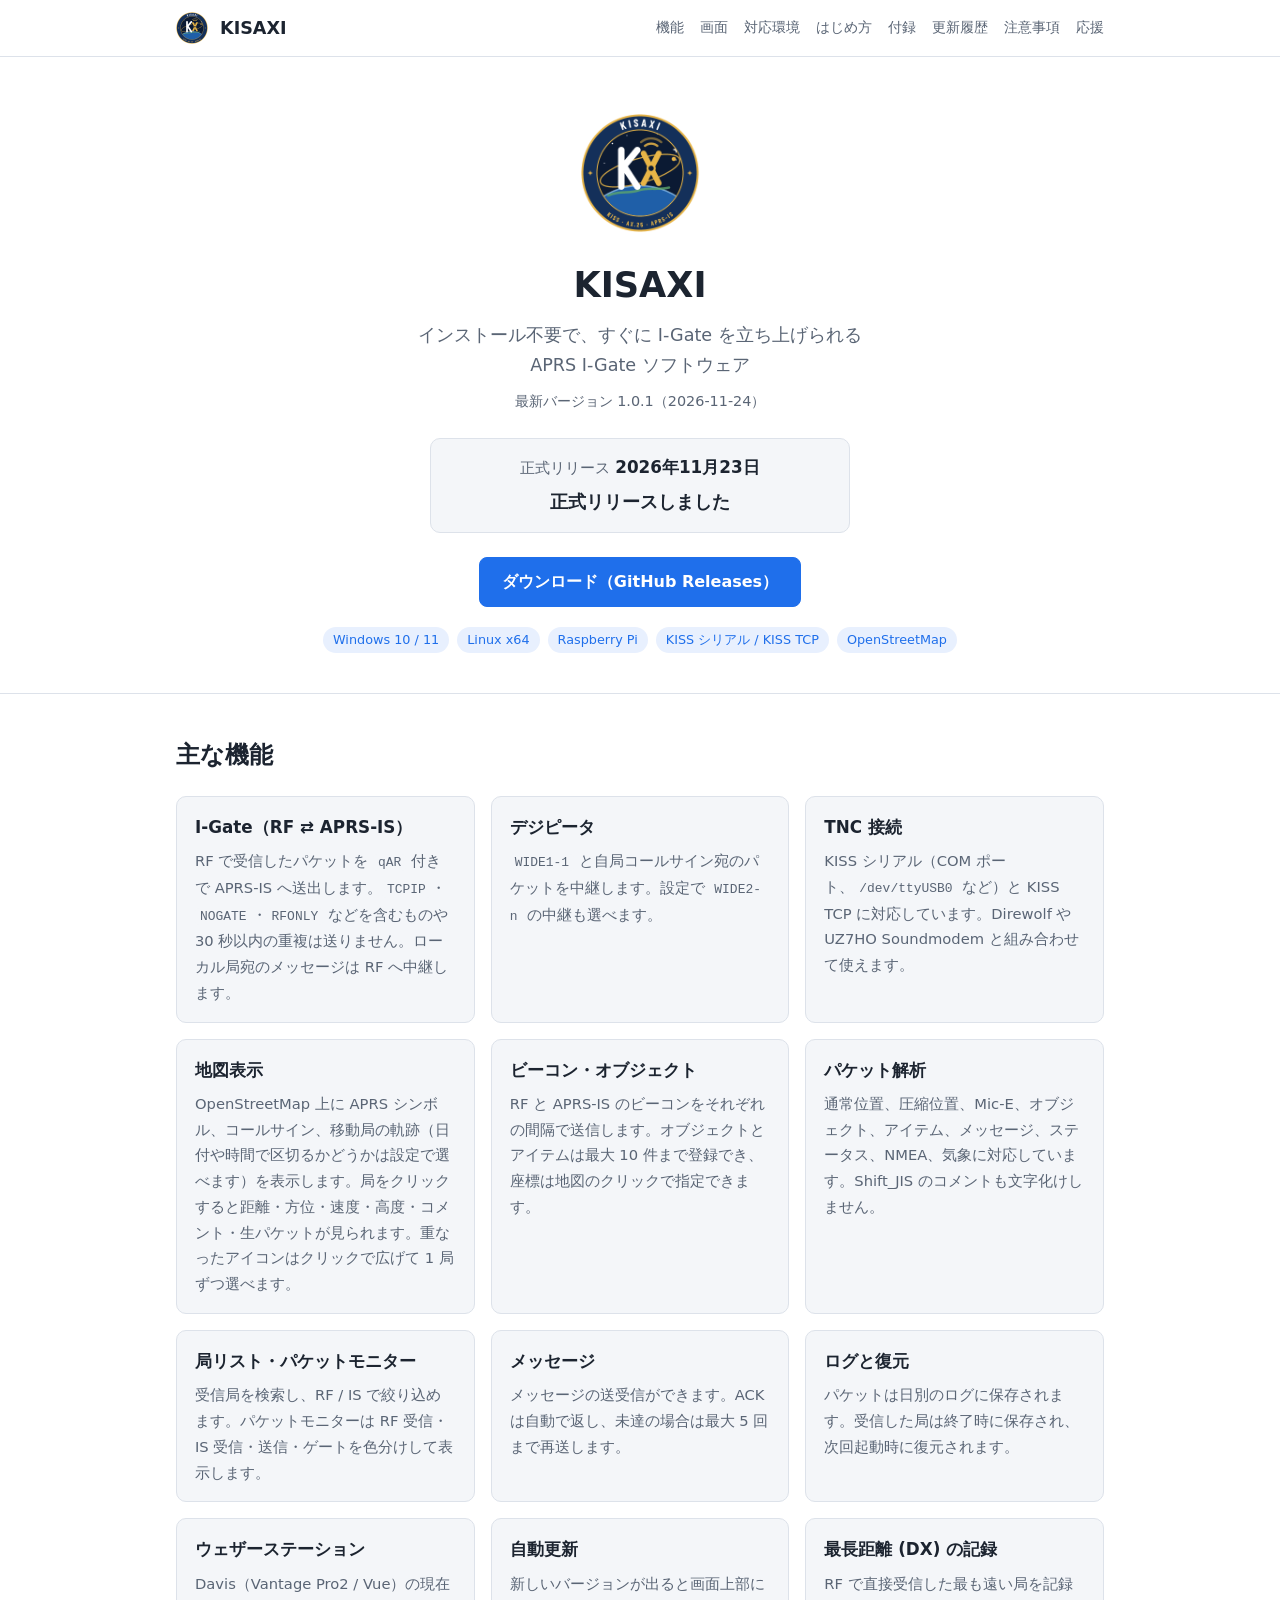
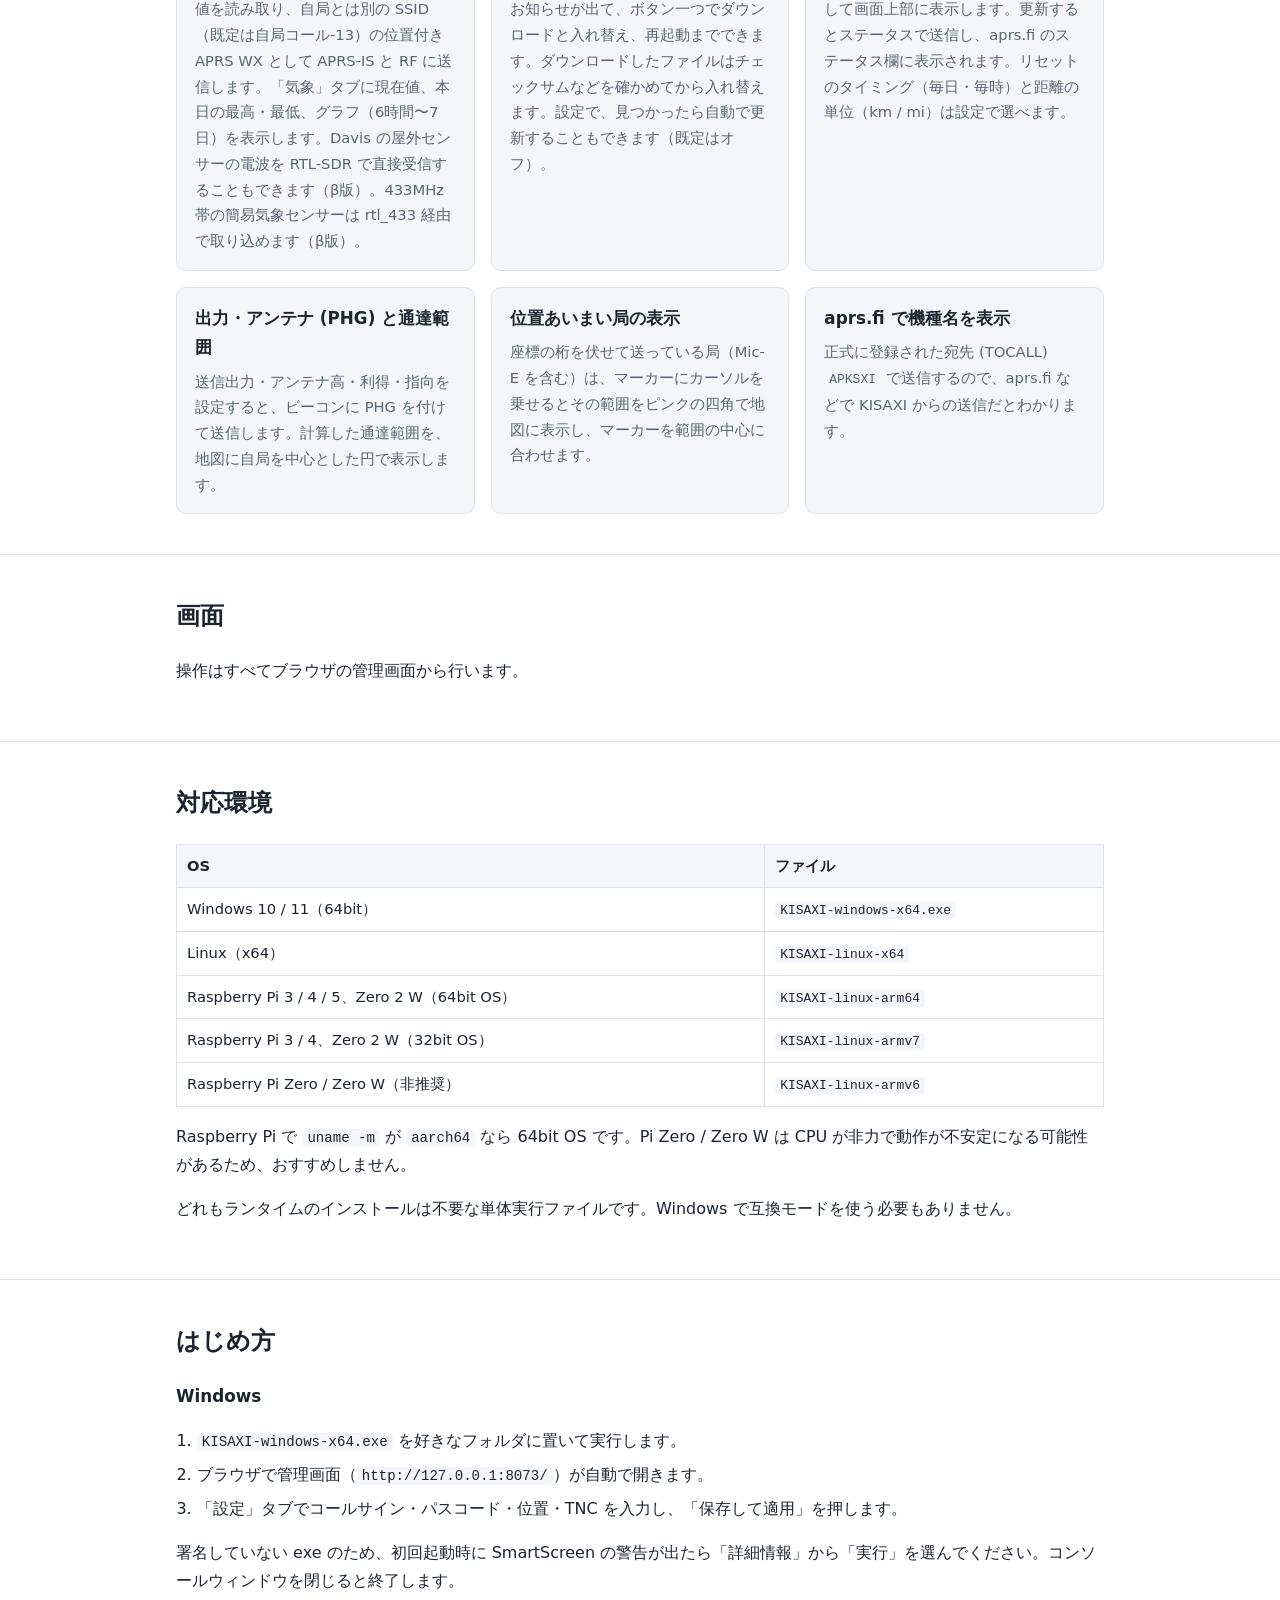
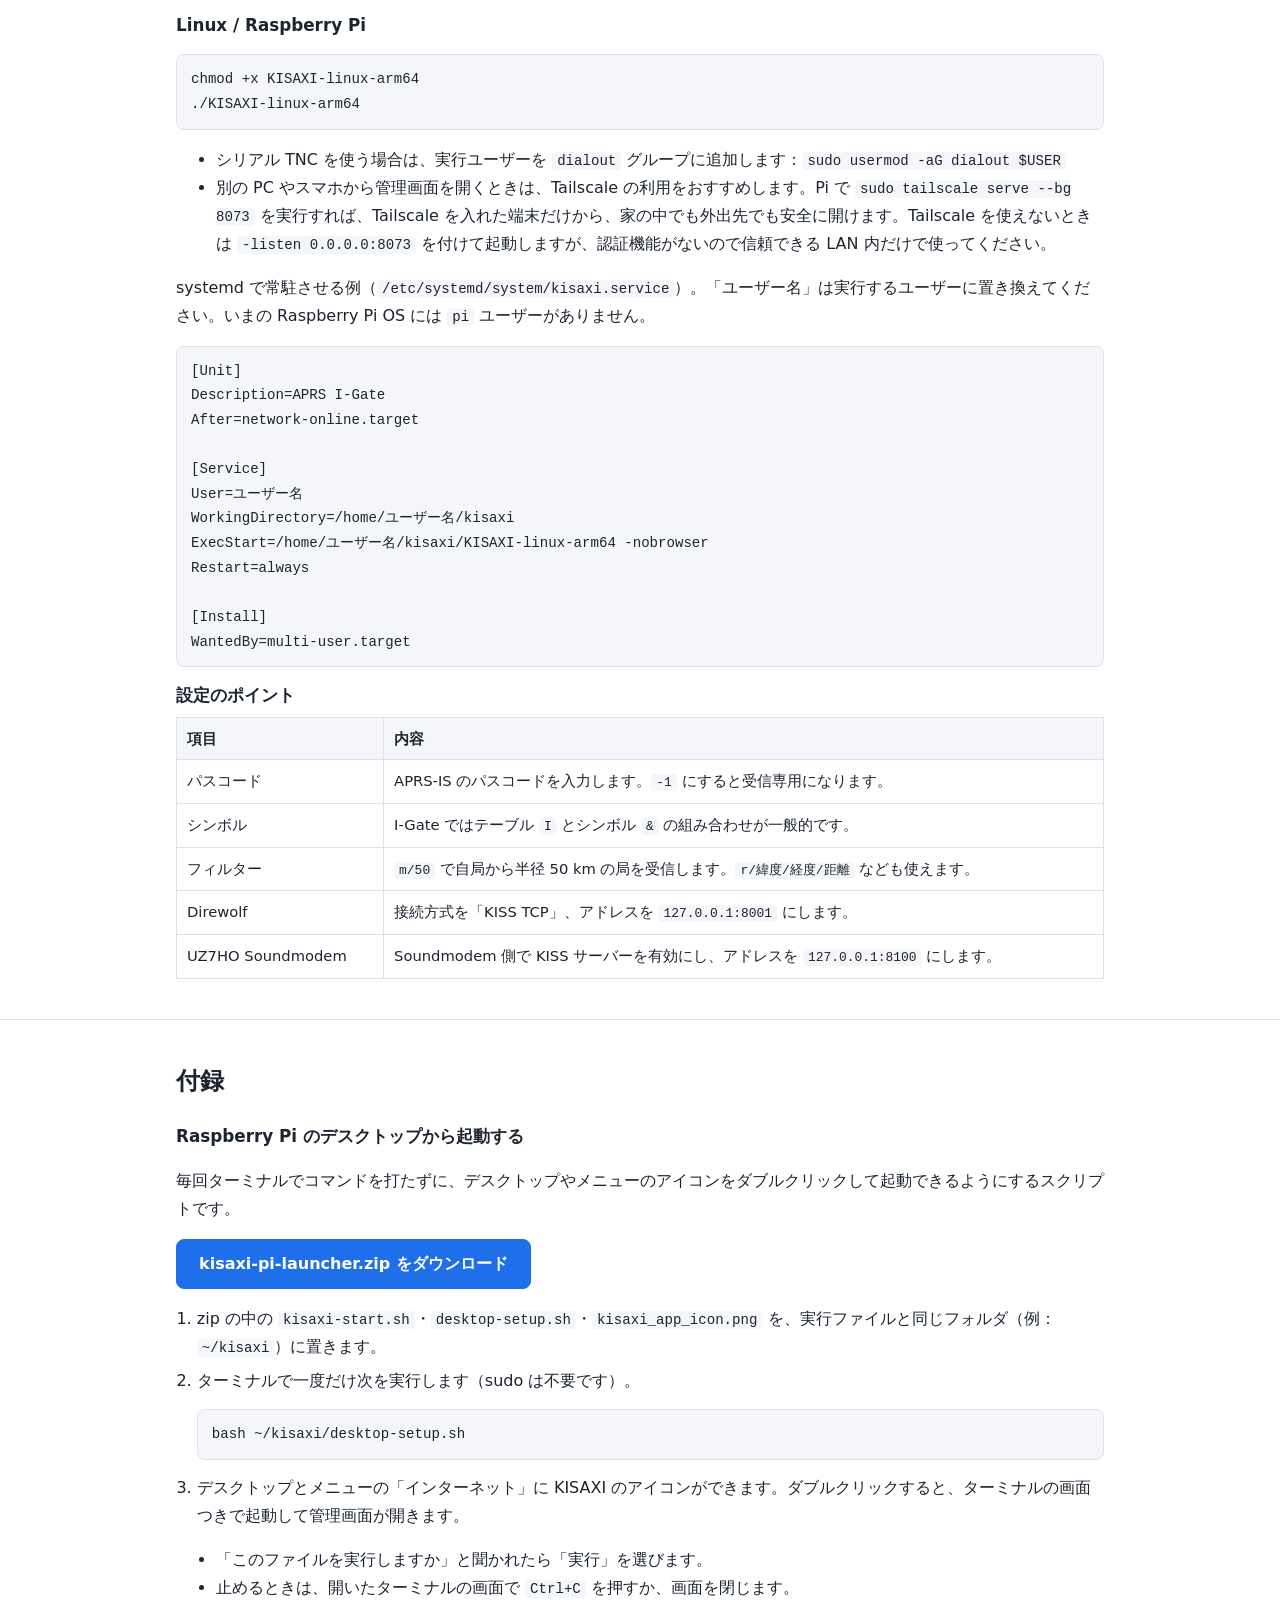
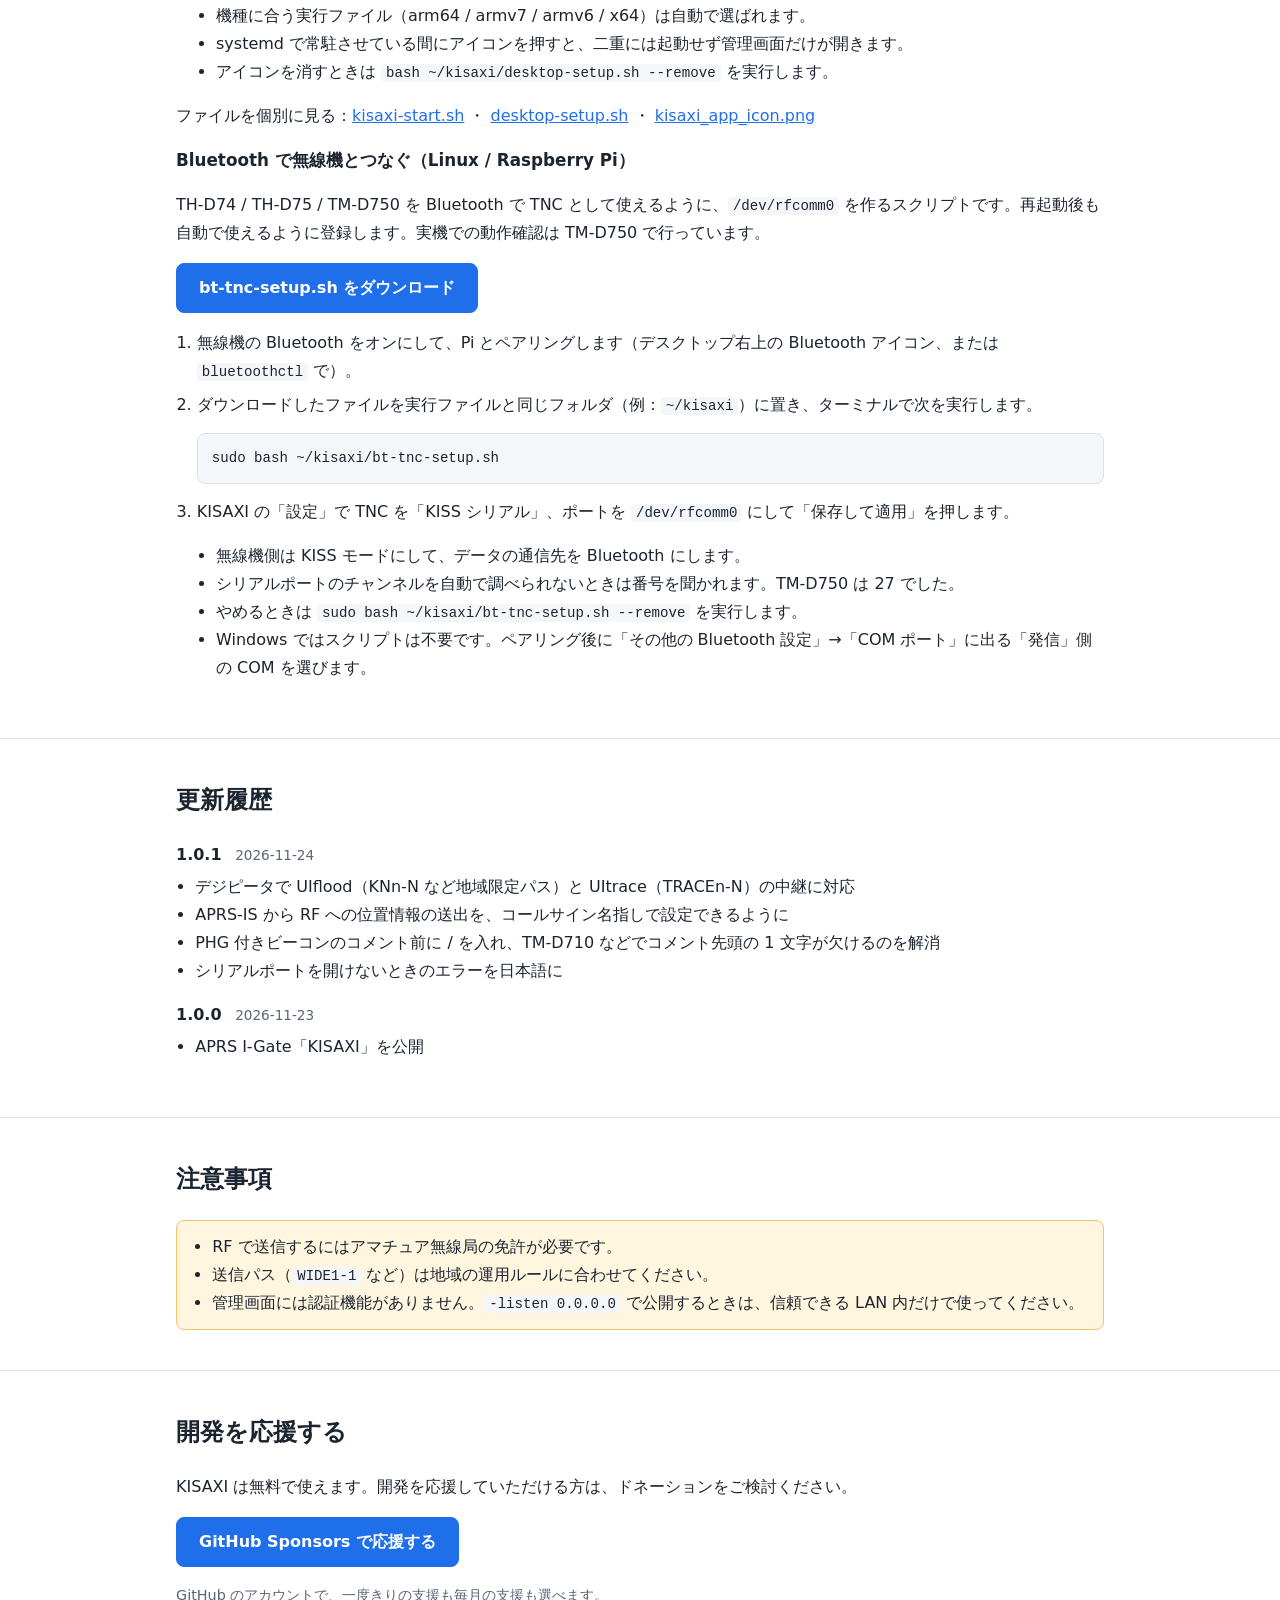
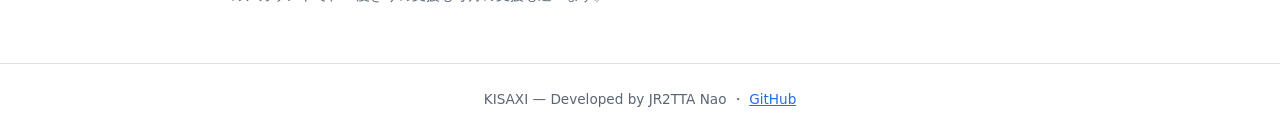
==== docs/index.html @ 73a762fe "Ver.1.0.1: IS→RF の送出条件からポジションのコメントを削除 Co-Authored-By: Claude Sonnet 5.5 <noreply@anthropic.com> Clau" ====
<!doctype html>
<html lang="ja">
<head>
<meta charset="utf-8">
<meta name="viewport" content="width=device-width, initial-scale=1">
<title>KISAXI - APRS I-Gate ソフトウェア</title>
<meta name="description" content="KISAXI は Windows と Linux (Raspberry Pi) で動く APRS I-Gate ソフトウェアです。インストール不要の単体実行ファイルで、ブラウザから地図と設定を操作できます。">
<link rel="canonical" href="https://nao700.github.io/kisaxi/">
<meta property="og:type" content="website">
<meta property="og:site_name" content="KISAXI">
<meta property="og:title" content="KISAXI - APRS I-Gate ソフトウェア">
<meta property="og:description" content="Windows と Linux (Raspberry Pi) で動く APRS I-Gate ソフトウェア。インストール不要の単体実行ファイル。">
<meta property="og:url" content="https://nao700.github.io/kisaxi/">
<link rel="icon" href="images/icon.png">
<style>
:root {
  --bg: #ffffff;
  --bg-soft: #f4f6f9;
  --text: #1c2430;
  --muted: #5a6575;
  --line: #dde2ea;
  --accent: #1f6feb;
  --accent-soft: #e8f0fe;
  --warn-bg: #fff6e0;
  --warn-line: #f0c36d;
}
@media (prefers-color-scheme: dark) {
  :root {
    --bg: #12161c;
    --bg-soft: #1b2129;
    --text: #e4e8ee;
    --muted: #9aa4b2;
    --line: #2c3540;
    --accent: #5b9dff;
    --accent-soft: #1d2a3d;
    --warn-bg: #2e2715;
    --warn-line: #8a6d2c;
  }
}
* { box-sizing: border-box; }
html { scroll-behavior: smooth; }
body {
  margin: 0;
  background: var(--bg);
  color: var(--text);
  font-family: system-ui, -apple-system, "Segoe UI", "Hiragino Sans", "Noto Sans JP", Meiryo, sans-serif;
  line-height: 1.75;
}
a { color: var(--accent); }
.wrap { max-width: 960px; margin: 0 auto; padding: 0 16px; }
header.top {
  border-bottom: 1px solid var(--line);
  position: sticky; top: 0; background: var(--bg); z-index: 10;
}
header.top .wrap { display: flex; align-items: center; gap: 12px; height: 56px; }
header.top img { width: 32px; height: 32px; }
header.top .name { font-weight: 700; font-size: 1.1rem; }
header.top nav { margin-left: auto; display: flex; gap: 16px; font-size: .9rem; }
header.top nav a { color: var(--muted); text-decoration: none; }
header.top nav a:hover { color: var(--accent); }
@media (max-width: 640px) { header.top nav { display: none; } }

.hero { padding: 56px 0 40px; text-align: center; }
.hero img { width: 120px; height: 120px; }
.hero h1 { font-size: 2.2rem; margin: 12px 0 4px; }
.hero .lead { font-size: 1.1rem; color: var(--muted); margin: 0 0 8px; }
.hero .ver { font-size: .9rem; color: var(--muted); margin: 0 0 24px; }
.btns { display: flex; gap: 12px; justify-content: center; flex-wrap: wrap; }
.btn {
  display: inline-block; padding: 10px 22px; border-radius: 8px;
  text-decoration: none; font-weight: 600; border: 1px solid var(--accent);
}
.btn.primary { background: var(--accent); color: #fff; }
.btn.ghost { color: var(--accent); }
.release { margin: 0 auto 24px; padding: 14px 20px; max-width: 420px; border: 1px solid var(--line); border-radius: 10px; background: var(--bg-soft); }
.release-title { font-size: .95rem; color: var(--muted); }
.release-title strong { color: var(--text); font-size: 1.05rem; }
.count { display: flex; justify-content: center; gap: 16px; margin-top: 6px; }
.count div { min-width: 56px; }
.count b { display: block; font-size: 1.8rem; line-height: 1.2; font-variant-numeric: tabular-nums; }
.count span { font-size: .8rem; color: var(--muted); }
.count[hidden], .release-done[hidden] { display: none; }
.release-done { font-weight: 700; font-size: 1.1rem; margin-top: 4px; }
.muted { color: var(--muted); font-size: .9rem; }
.btn.disabled { color: var(--muted); border-color: var(--line); background: var(--bg-soft); cursor: default; }
.tags { margin-top: 20px; display: flex; gap: 8px; justify-content: center; flex-wrap: wrap; }
.tag { font-size: .8rem; padding: 2px 10px; border-radius: 999px; background: var(--accent-soft); color: var(--accent); }

section { padding: 40px 0; border-top: 1px solid var(--line); }
section h2 { font-size: 1.5rem; margin: 0 0 20px; }
section h3 { font-size: 1.05rem; margin: 0 0 6px; }

.grid { display: grid; grid-template-columns: repeat(auto-fill, minmax(260px, 1fr)); gap: 16px; }
.card { background: var(--bg-soft); border: 1px solid var(--line); border-radius: 10px; padding: 16px 18px; }
.card p { margin: 0; color: var(--muted); font-size: .92rem; }

.shots { display: grid; grid-template-columns: repeat(auto-fill, minmax(280px, 1fr)); gap: 16px; }
.shots figure { margin: 0; }
.shots img { width: 100%; border: 1px solid var(--line); border-radius: 8px; display: block; }
.shots figcaption { font-size: .85rem; color: var(--muted); margin-top: 6px; }

table { border-collapse: collapse; width: 100%; font-size: .92rem; }
th, td { border: 1px solid var(--line); padding: 8px 10px; text-align: left; vertical-align: top; }
th { background: var(--bg-soft); }
.table-scroll { overflow-x: auto; }

ol.steps { padding-left: 1.3em; }
ol.steps li { margin-bottom: 6px; }
pre, code { font-family: ui-monospace, SFMono-Regular, Consolas, monospace; font-size: .88em; }
pre { background: var(--bg-soft); border: 1px solid var(--line); border-radius: 8px; padding: 12px 14px; overflow-x: auto; }
:not(pre) > code { background: var(--bg-soft); padding: 1px 5px; border-radius: 4px; }

.note { background: var(--warn-bg); border: 1px solid var(--warn-line); border-radius: 8px; padding: 12px 16px; }
.note ul { margin: 0; padding-left: 1.2em; }

.history dt { font-weight: 700; margin-top: 16px; }
.history dt:first-child { margin-top: 0; }
.history dt span { font-weight: 400; color: var(--muted); font-size: .85rem; margin-left: 8px; }
.history dd { margin: 4px 0 0; }
.history ul { margin: 0; padding-left: 1.2em; }

footer { border-top: 1px solid var(--line); padding: 24px 0 40px; color: var(--muted); font-size: .85rem; text-align: center; }
</style>
</head>
<body>

<header class="top">
  <div class="wrap">
    <img src="images/icon.png" alt="">
    <span class="name">KISAXI</span>
    <nav>
      <a href="#features">機能</a>
      <a href="#screens">画面</a>
      <a href="#env">対応環境</a>
      <a href="#start">はじめ方</a>
      <a href="#extras">付録</a>
      <a href="#history">更新履歴</a>
      <a href="#notes">注意事項</a>
      <a href="#support">応援</a>
    </nav>
  </div>
</header>

<main>
  <div class="hero wrap">
    <img src="images/icon.png" alt="KISAXI アイコン">
    <h1>KISAXI</h1>
    <p class="lead">インストール不要で、すぐに I-Gate を立ち上げられる<br>APRS I-Gate ソフトウェア</p>
    <p class="ver">最新バージョン 1.0.1（2026-11-24）</p>
    <div class="release" id="release" data-date="2026-11-23T00:00:00+09:00">
      <div class="release-title">正式リリース <strong>2026年11月23日</strong></div>
      <div class="count" id="count" aria-live="off">
        <div><b id="cd-d">--</b><span>日</span></div>
        <div><b id="cd-h">--</b><span>時間</span></div>
        <div><b id="cd-m">--</b><span>分</span></div>
        <div><b id="cd-s">--</b><span>秒</span></div>
      </div>
      <div class="release-done" id="release-done" hidden>正式リリースしました</div>
    </div>
    <p><a class="btn primary" href="https://github.com/Nao700/kisaxi/releases/latest">ダウンロード（GitHub Releases）</a></p>
    <div class="tags">
      <span class="tag">Windows 10 / 11</span>
      <span class="tag">Linux x64</span>
      <span class="tag">Raspberry Pi</span>
      <span class="tag">KISS シリアル / KISS TCP</span>
      <span class="tag">OpenStreetMap</span>
    </div>
  </div>

  <section id="features">
    <div class="wrap">
      <h2>主な機能</h2>
      <div class="grid">
        <div class="card">
          <h3>I-Gate（RF ⇄ APRS-IS）</h3>
          <p>RF で受信したパケットを <code>qAR</code> 付きで APRS-IS へ送出します。<code>TCPIP</code>・<code>NOGATE</code>・<code>RFONLY</code> などを含むものや 30 秒以内の重複は送りません。ローカル局宛のメッセージは RF へ中継します。</p>
        </div>
        <div class="card">
          <h3>デジピータ</h3>
          <p><code>WIDE1-1</code> と自局コールサイン宛のパケットを中継します。設定で <code>WIDE2-n</code> の中継も選べます。</p>
        </div>
        <div class="card">
          <h3>TNC 接続</h3>
          <p>KISS シリアル（COM ポート、<code>/dev/ttyUSB0</code> など）と KISS TCP に対応しています。Direwolf や UZ7HO Soundmodem と組み合わせて使えます。</p>
        </div>
        <div class="card">
          <h3>地図表示</h3>
          <p>OpenStreetMap 上に APRS シンボル、コールサイン、移動局の軌跡（日付や時間で区切るかどうかは設定で選べます）を表示します。局をクリックすると距離・方位・速度・高度・コメント・生パケットが見られます。重なったアイコンはクリックで広げて 1 局ずつ選べます。</p>
        </div>
        <div class="card">
          <h3>ビーコン・オブジェクト</h3>
          <p>RF と APRS-IS のビーコンをそれぞれの間隔で送信します。オブジェクトとアイテムは最大 10 件まで登録でき、座標は地図のクリックで指定できます。</p>
        </div>
        <div class="card">
          <h3>パケット解析</h3>
          <p>通常位置、圧縮位置、Mic-E、オブジェクト、アイテム、メッセージ、ステータス、NMEA、気象に対応しています。Shift_JIS のコメントも文字化けしません。</p>
        </div>
        <div class="card">
          <h3>局リスト・パケットモニター</h3>
          <p>受信局を検索し、RF / IS で絞り込めます。パケットモニターは RF 受信・IS 受信・送信・ゲートを色分けして表示します。</p>
        </div>
        <div class="card">
          <h3>メッセージ</h3>
          <p>メッセージの送受信ができます。ACK は自動で返し、未達の場合は最大 5 回まで再送します。</p>
        </div>
        <div class="card">
          <h3>ログと復元</h3>
          <p>パケットは日別のログに保存されます。受信した局は終了時に保存され、次回起動時に復元されます。</p>
        </div>
        <div class="card">
          <h3>ウェザーステーション</h3>
          <p>Davis（Vantage Pro2 / Vue）の現在値を読み取り、自局とは別の SSID（既定は自局コール-13）の位置付き APRS WX として APRS-IS と RF に送信します。「気象」タブに現在値、本日の最高・最低、グラフ（6時間〜7日）を表示します。Davis の屋外センサーの電波を RTL-SDR で直接受信することもできます（β版）。433MHz 帯の簡易気象センサーは rtl_433 経由で取り込めます（β版）。</p>
        </div>
        <div class="card">
          <h3>自動更新</h3>
          <p>新しいバージョンが出ると画面上部にお知らせが出て、ボタン一つでダウンロードと入れ替え、再起動までできます。ダウンロードしたファイルはチェックサムなどを確かめてから入れ替えます。設定で、見つかったら自動で更新することもできます（既定はオフ）。</p>
        </div>
        <div class="card">
          <h3>最長距離 (DX) の記録</h3>
          <p>RF で直接受信した最も遠い局を記録して画面上部に表示します。更新するとステータスで送信し、aprs.fi のステータス欄に表示されます。リセットのタイミング（毎日・毎時）と距離の単位（km / mi）は設定で選べます。</p>
        </div>
        <div class="card">
          <h3>出力・アンテナ (PHG) と通達範囲</h3>
          <p>送信出力・アンテナ高・利得・指向を設定すると、ビーコンに PHG を付けて送信します。計算した通達範囲を、地図に自局を中心とした円で表示します。</p>
        </div>
        <div class="card">
          <h3>位置あいまい局の表示</h3>
          <p>座標の桁を伏せて送っている局（Mic-E を含む）は、マーカーにカーソルを乗せるとその範囲をピンクの四角で地図に表示し、マーカーを範囲の中心に合わせます。</p>
        </div>
        <div class="card">
          <h3>aprs.fi で機種名を表示</h3>
          <p>正式に登録された宛先 (TOCALL) <code>APKSXI</code> で送信するので、aprs.fi などで KISAXI からの送信だとわかります。</p>
        </div>
      </div>
    </div>
  </section>

  <section id="screens">
    <div class="wrap">
      <h2>画面</h2>
      <p>操作はすべてブラウザの管理画面から行います。</p>
      <div class="shots">
        <!-- 画像は docs/images/ に置く。ファイルが無いうちはその枠を表示しない -->
        <figure>
          <img src="images/screen-map.png" alt="地図画面" loading="lazy" onerror="this.parentNode.remove()">
          <figcaption>地図：受信した局と移動局の軌跡</figcaption>
        </figure>
        <figure>
          <img src="images/screen-monitor.png" alt="パケットモニター" loading="lazy" onerror="this.parentNode.remove()">
          <figcaption>パケットモニター：RF / IS / 送信 / ゲートを色分け</figcaption>
        </figure>
        <figure>
          <img src="images/screen-settings.png" alt="設定画面" loading="lazy" onerror="this.parentNode.remove()">
          <figcaption>設定：コールサイン・位置・TNC・I-Gate の設定</figcaption>
        </figure>
      </div>
      <p id="shots-empty" hidden>画面の写真は準備中です。</p>
      <script>
        window.addEventListener('load', function () {
          if (!document.querySelector('.shots figure')) document.getElementById('shots-empty').hidden = false;
        });
      </script>
    </div>
  </section>

  <section id="env">
    <div class="wrap">
      <h2>対応環境</h2>
      <div class="table-scroll">
        <table>
          <tr><th>OS</th><th>ファイル</th></tr>
          <tr><td>Windows 10 / 11（64bit）</td><td><code>KISAXI-windows-x64.exe</code></td></tr>
          <tr><td>Linux（x64）</td><td><code>KISAXI-linux-x64</code></td></tr>
          <tr><td>Raspberry Pi 3 / 4 / 5、Zero 2 W（64bit OS）</td><td><code>KISAXI-linux-arm64</code></td></tr>
          <tr><td>Raspberry Pi 3 / 4、Zero 2 W（32bit OS）</td><td><code>KISAXI-linux-armv7</code></td></tr>
          <tr><td>Raspberry Pi Zero / Zero W（非推奨）</td><td><code>KISAXI-linux-armv6</code></td></tr>
        </table>
      </div>
      <p>Raspberry Pi で <code>uname -m</code> が <code>aarch64</code> なら 64bit OS です。Pi Zero / Zero W は CPU が非力で動作が不安定になる可能性があるため、おすすめしません。</p>
      <p>どれもランタイムのインストールは不要な単体実行ファイルです。Windows で互換モードを使う必要もありません。</p>
    </div>
  </section>

  <section id="start">
    <div class="wrap">
      <h2>はじめ方</h2>

      <h3>Windows</h3>
      <ol class="steps">
        <li><code>KISAXI-windows-x64.exe</code> を好きなフォルダに置いて実行します。</li>
        <li>ブラウザで管理画面（<code>http://127.0.0.1:8073/</code>）が自動で開きます。</li>
        <li>「設定」タブでコールサイン・パスコード・位置・TNC を入力し、「保存して適用」を押します。</li>
      </ol>
      <p>署名していない exe のため、初回起動時に SmartScreen の警告が出たら「詳細情報」から「実行」を選んでください。コンソールウィンドウを閉じると終了します。</p>

      <h3>Linux / Raspberry Pi</h3>
<pre>chmod +x KISAXI-linux-arm64
./KISAXI-linux-arm64</pre>
      <ul>
        <li>シリアル TNC を使う場合は、実行ユーザーを <code>dialout</code> グループに追加します：<code>sudo usermod -aG dialout $USER</code></li>
        <li>別の PC やスマホから管理画面を開くときは、Tailscale の利用をおすすめします。Pi で <code>sudo tailscale serve --bg 8073</code> を実行すれば、Tailscale を入れた端末だけから、家の中でも外出先でも安全に開けます。Tailscale を使えないときは <code>-listen 0.0.0.0:8073</code> を付けて起動しますが、認証機能がないので信頼できる LAN 内だけで使ってください。</li>
      </ul>
      <p>systemd で常駐させる例（<code>/etc/systemd/system/kisaxi.service</code>）。「ユーザー名」は実行するユーザーに置き換えてください。いまの Raspberry Pi OS には <code>pi</code> ユーザーがありません。</p>
<pre>[Unit]
Description=APRS I-Gate
After=network-online.target

[Service]
User=ユーザー名
WorkingDirectory=/home/ユーザー名/kisaxi
ExecStart=/home/ユーザー名/kisaxi/KISAXI-linux-arm64 -nobrowser
Restart=always

[Install]
WantedBy=multi-user.target</pre>

      <h3>設定のポイント</h3>
      <div class="table-scroll">
        <table>
          <tr><th>項目</th><th>内容</th></tr>
          <tr><td>パスコード</td><td>APRS-IS のパスコードを入力します。<code>-1</code> にすると受信専用になります。</td></tr>
          <tr><td>シンボル</td><td>I-Gate ではテーブル <code>I</code> とシンボル <code>&amp;</code> の組み合わせが一般的です。</td></tr>
          <tr><td>フィルター</td><td><code>m/50</code> で自局から半径 50 km の局を受信します。<code>r/緯度/経度/距離</code> なども使えます。</td></tr>
          <tr><td>Direwolf</td><td>接続方式を「KISS TCP」、アドレスを <code>127.0.0.1:8001</code> にします。</td></tr>
          <tr><td>UZ7HO Soundmodem</td><td>Soundmodem 側で KISS サーバーを有効にし、アドレスを <code>127.0.0.1:8100</code> にします。</td></tr>
        </table>
      </div>
    </div>
  </section>

  <section id="extras">
    <div class="wrap">
      <h2>付録</h2>

      <h3>Raspberry Pi のデスクトップから起動する</h3>
      <p>毎回ターミナルでコマンドを打たずに、デスクトップやメニューのアイコンをダブルクリックして起動できるようにするスクリプトです。</p>
      <div class="btns" style="justify-content:flex-start">
        <a class="btn primary" href="extras/kisaxi-pi-launcher.zip" download>kisaxi-pi-launcher.zip をダウンロード</a>
      </div>
      <ol class="steps">
        <li>zip の中の <code>kisaxi-start.sh</code>・<code>desktop-setup.sh</code>・<code>kisaxi_app_icon.png</code> を、実行ファイルと同じフォルダ（例：<code>~/kisaxi</code>）に置きます。</li>
        <li>ターミナルで一度だけ次を実行します（sudo は不要です）。
<pre>bash ~/kisaxi/desktop-setup.sh</pre></li>
        <li>デスクトップとメニューの「インターネット」に KISAXI のアイコンができます。ダブルクリックすると、ターミナルの画面つきで起動して管理画面が開きます。</li>
      </ol>
      <ul>
        <li>「このファイルを実行しますか」と聞かれたら「実行」を選びます。</li>
        <li>止めるときは、開いたターミナルの画面で <code>Ctrl+C</code> を押すか、画面を閉じます。</li>
        <li>機種に合う実行ファイル（arm64 / armv7 / armv6 / x64）は自動で選ばれます。</li>
        <li>systemd で常駐させている間にアイコンを押すと、二重には起動せず管理画面だけが開きます。</li>
        <li>アイコンを消すときは <code>bash ~/kisaxi/desktop-setup.sh --remove</code> を実行します。</li>
      </ul>
      <p>ファイルを個別に見る：<a href="extras/pi-launcher/kisaxi-start.sh">kisaxi-start.sh</a> ・ <a href="extras/pi-launcher/desktop-setup.sh">desktop-setup.sh</a> ・ <a href="extras/pi-launcher/kisaxi_app_icon.png">kisaxi_app_icon.png</a></p>

      <h3>Bluetooth で無線機とつなぐ（Linux / Raspberry Pi）</h3>
      <p>TH-D74 / TH-D75 / TM-D750 を Bluetooth で TNC として使えるように、<code>/dev/rfcomm0</code> を作るスクリプトです。再起動後も自動で使えるように登録します。実機での動作確認は TM-D750 で行っています。</p>
      <div class="btns" style="justify-content:flex-start">
        <a class="btn primary" href="extras/bluetooth/bt-tnc-setup.sh" download>bt-tnc-setup.sh をダウンロード</a>
      </div>
      <ol class="steps">
        <li>無線機の Bluetooth をオンにして、Pi とペアリングします（デスクトップ右上の Bluetooth アイコン、または <code>bluetoothctl</code> で）。</li>
        <li>ダウンロードしたファイルを実行ファイルと同じフォルダ（例：<code>~/kisaxi</code>）に置き、ターミナルで次を実行します。
<pre>sudo bash ~/kisaxi/bt-tnc-setup.sh</pre></li>
        <li>KISAXI の「設定」で TNC を「KISS シリアル」、ポートを <code>/dev/rfcomm0</code> にして「保存して適用」を押します。</li>
      </ol>
      <ul>
        <li>無線機側は KISS モードにして、データの通信先を Bluetooth にします。</li>
        <li>シリアルポートのチャンネルを自動で調べられないときは番号を聞かれます。TM-D750 は 27 でした。</li>
        <li>やめるときは <code>sudo bash ~/kisaxi/bt-tnc-setup.sh --remove</code> を実行します。</li>
        <li>Windows ではスクリプトは不要です。ペアリング後に「その他の Bluetooth 設定」→「COM ポート」に出る「発信」側の COM を選びます。</li>
      </ul>
    </div>
  </section>

  <section id="history">
    <div class="wrap">
      <h2>更新履歴</h2>
      <dl class="history">
        <dt>1.0.1 <span>2026-11-24</span></dt>
        <dd><ul>
          <li>デジピータで UIflood（KNn-N など地域限定パス）と UItrace（TRACEn-N）の中継に対応</li>
          <li>APRS-IS から RF への位置情報の送出を、コールサイン名指しで設定できるように</li>
          <li>PHG 付きビーコンのコメント前に / を入れ、TM-D710 などでコメント先頭の 1 文字が欠けるのを解消</li>
          <li>シリアルポートを開けないときのエラーを日本語に</li>
        </ul></dd>
        <dt>1.0.0 <span>2026-11-23</span></dt>
        <dd><ul><li>APRS I-Gate「KISAXI」を公開</li></ul></dd>
      </dl>
    </div>
  </section>

  <section id="notes">
    <div class="wrap">
      <h2>注意事項</h2>
      <div class="note">
        <ul>
          <li>RF で送信するにはアマチュア無線局の免許が必要です。</li>
          <li>送信パス（<code>WIDE1-1</code> など）は地域の運用ルールに合わせてください。</li>
          <li>管理画面には認証機能がありません。<code>-listen 0.0.0.0</code> で公開するときは、信頼できる LAN 内だけで使ってください。</li>
        </ul>
      </div>
    </div>
  </section>
  <section id="support">
    <div class="wrap">
      <h2>開発を応援する</h2>
      <p>KISAXI は無料で使えます。開発を応援していただける方は、ドネーションをご検討ください。</p>
      <p><a class="btn primary" href="https://github.com/sponsors/Nao700" target="_blank" rel="noopener">GitHub Sponsors で応援する</a></p>
      <p class="muted">GitHub のアカウントで、一度きりの支援も毎月の支援も選べます。</p>
    </div>
  </section>
</main>

<footer>
  <div class="wrap">
    KISAXI — Developed by JR2TTA Nao ・ <a href="https://github.com/Nao700/kisaxi">GitHub</a>
  </div>
</footer>

<script>
(function () {
  var box = document.getElementById('release');
  var target = new Date(box.getAttribute('data-date')).getTime();
  var ids = ['d', 'h', 'm', 's'].map(function (k) { return document.getElementById('cd-' + k); });
  var count = document.getElementById('count');
  var done = document.getElementById('release-done');
  function pad(n) { return n < 10 ? '0' + n : String(n); }
  function tick() {
    var left = Math.floor((target - Date.now()) / 1000);
    if (left <= 0) { count.hidden = true; done.hidden = false; return false; }
    ids[0].textContent = Math.floor(left / 86400);
    ids[1].textContent = pad(Math.floor(left % 86400 / 3600));
    ids[2].textContent = pad(Math.floor(left % 3600 / 60));
    ids[3].textContent = pad(left % 60);
    return true;
  }
  if (tick()) {
    var t = setInterval(function () { if (!tick()) clearInterval(t); }, 1000);
  }
})();
</script>
</body>
</html>
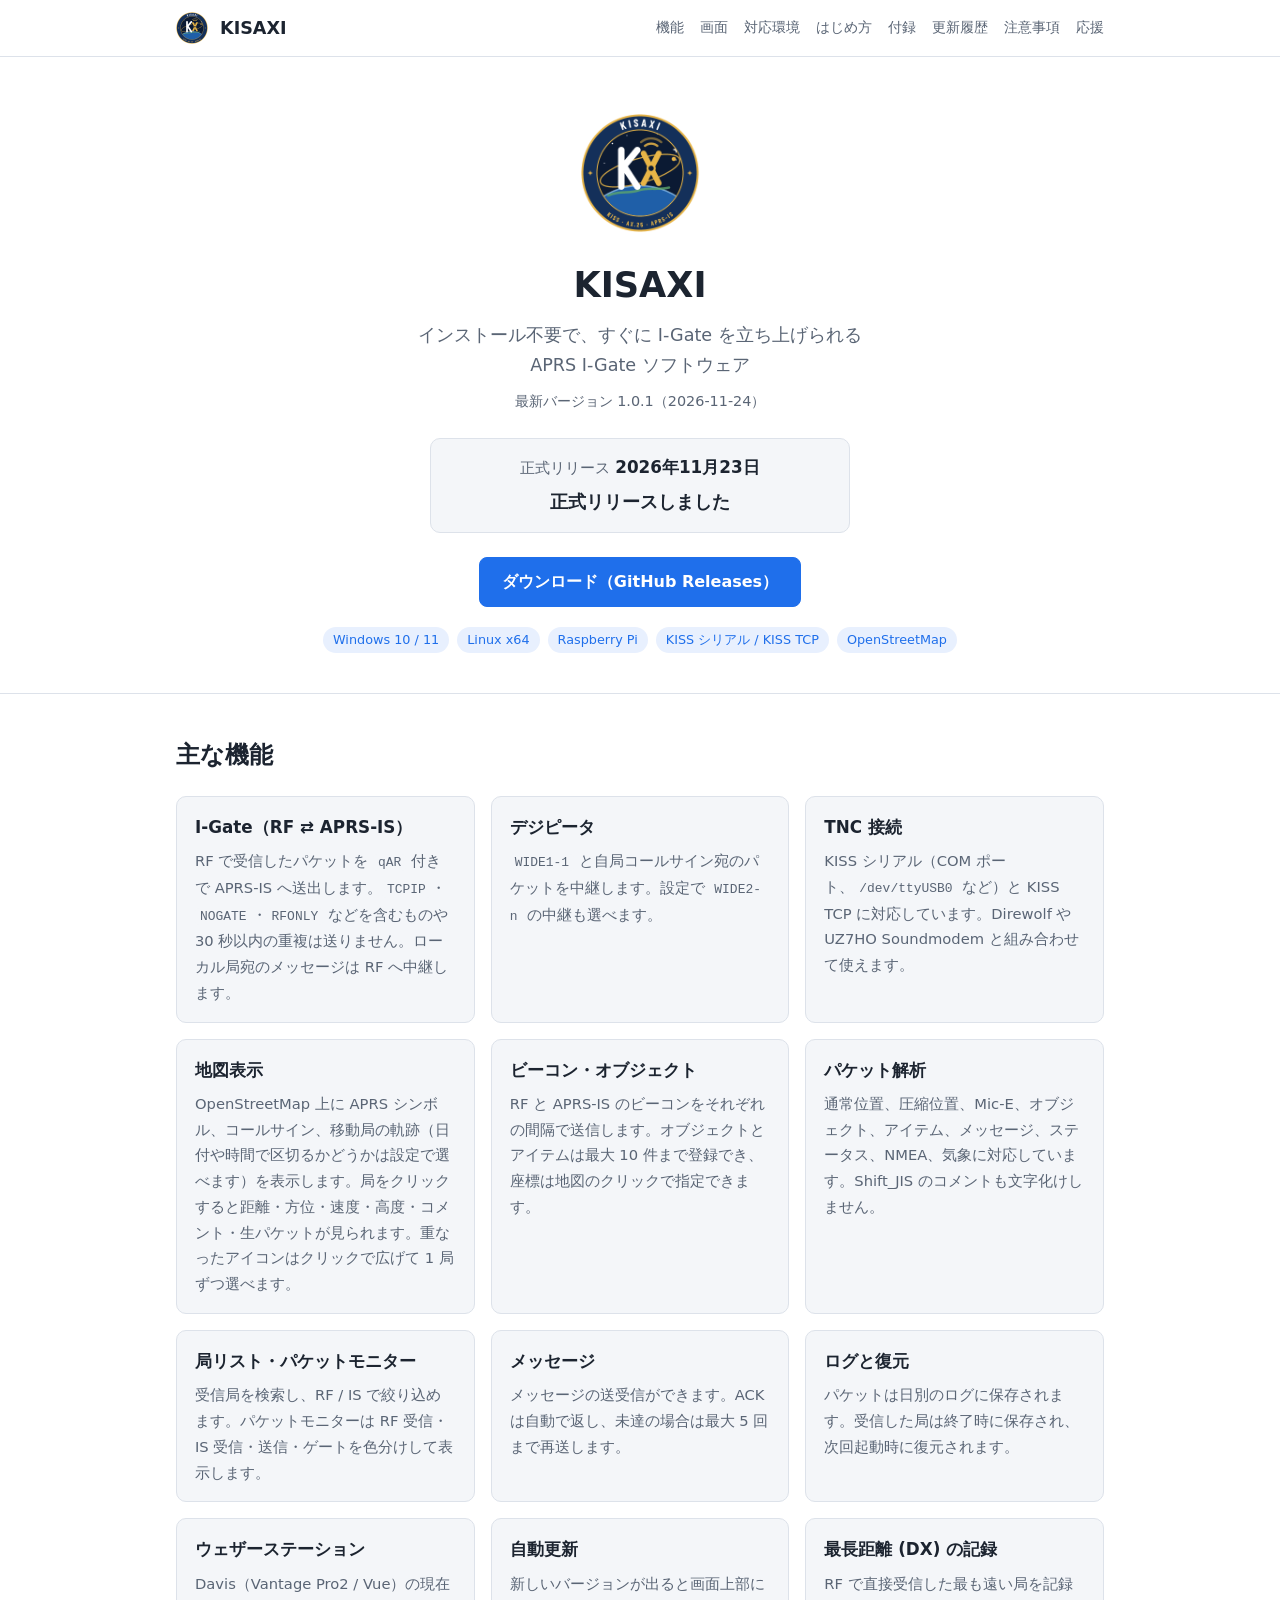
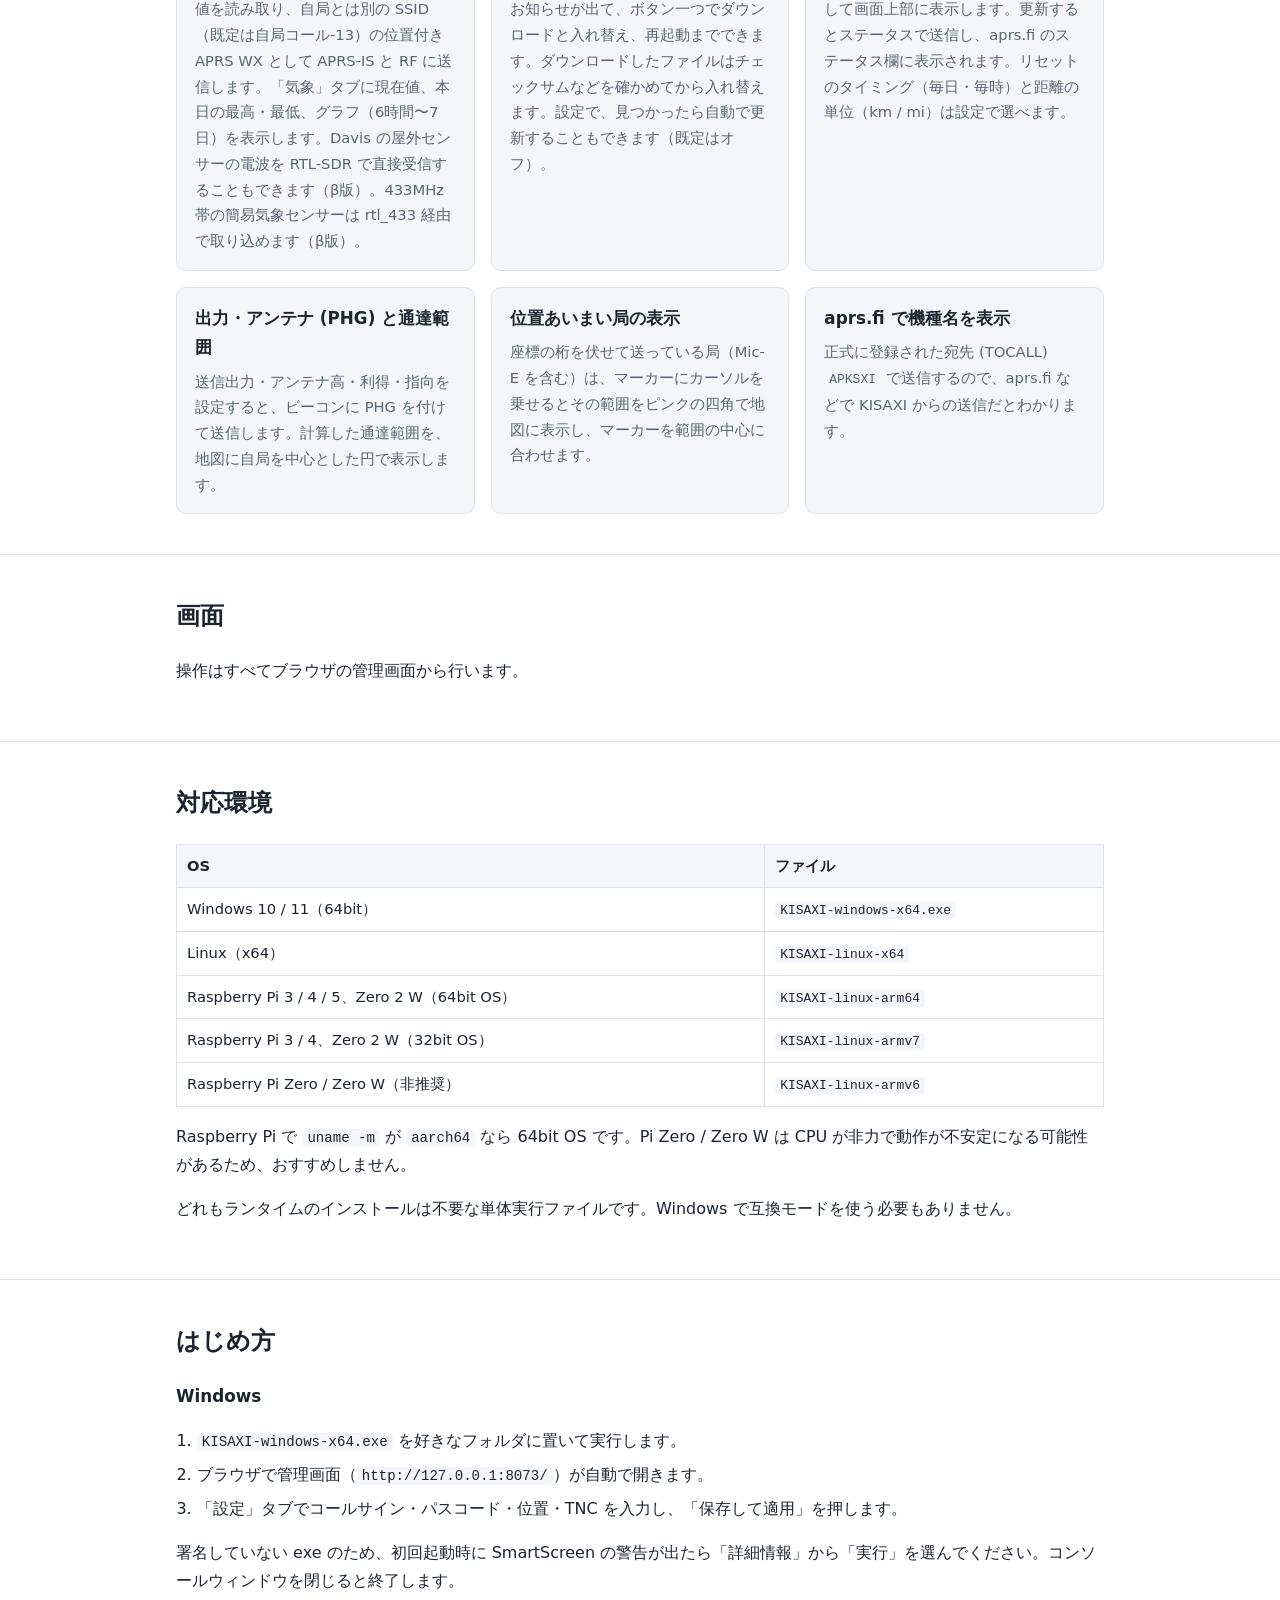
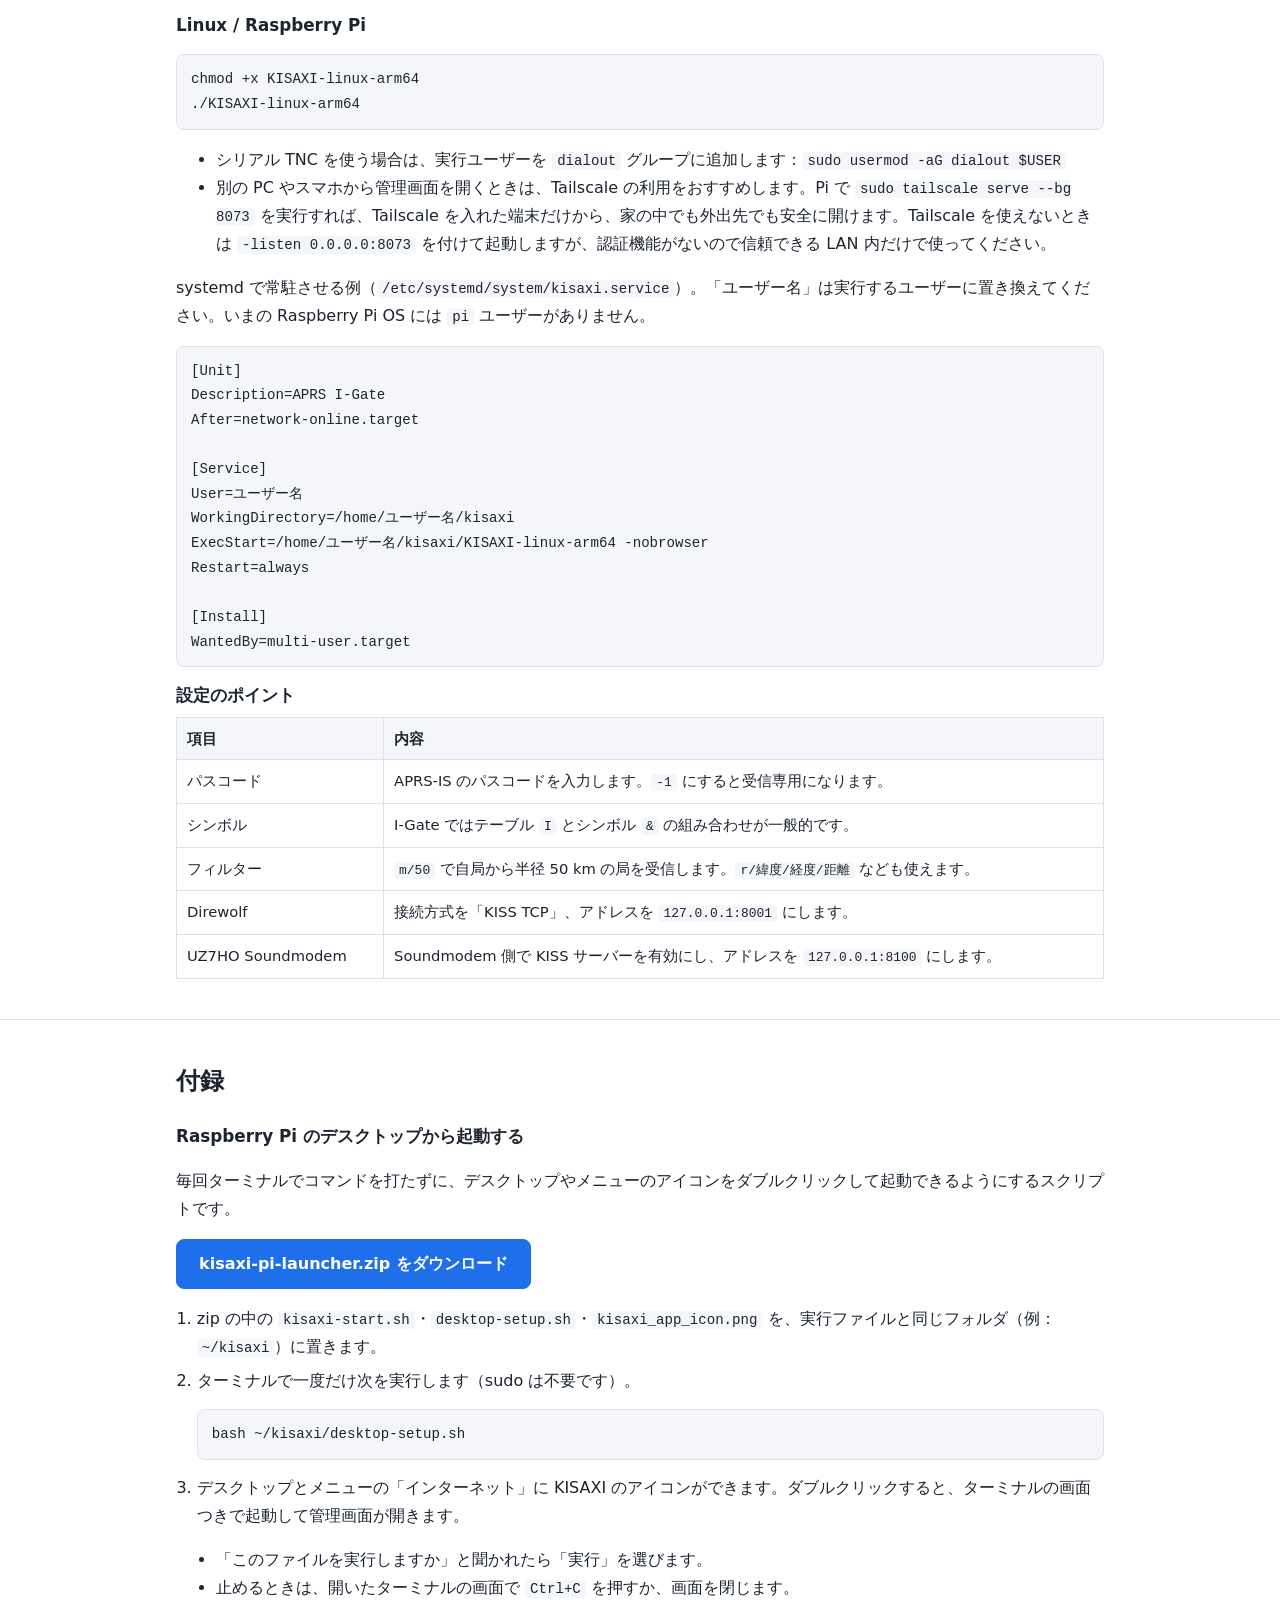
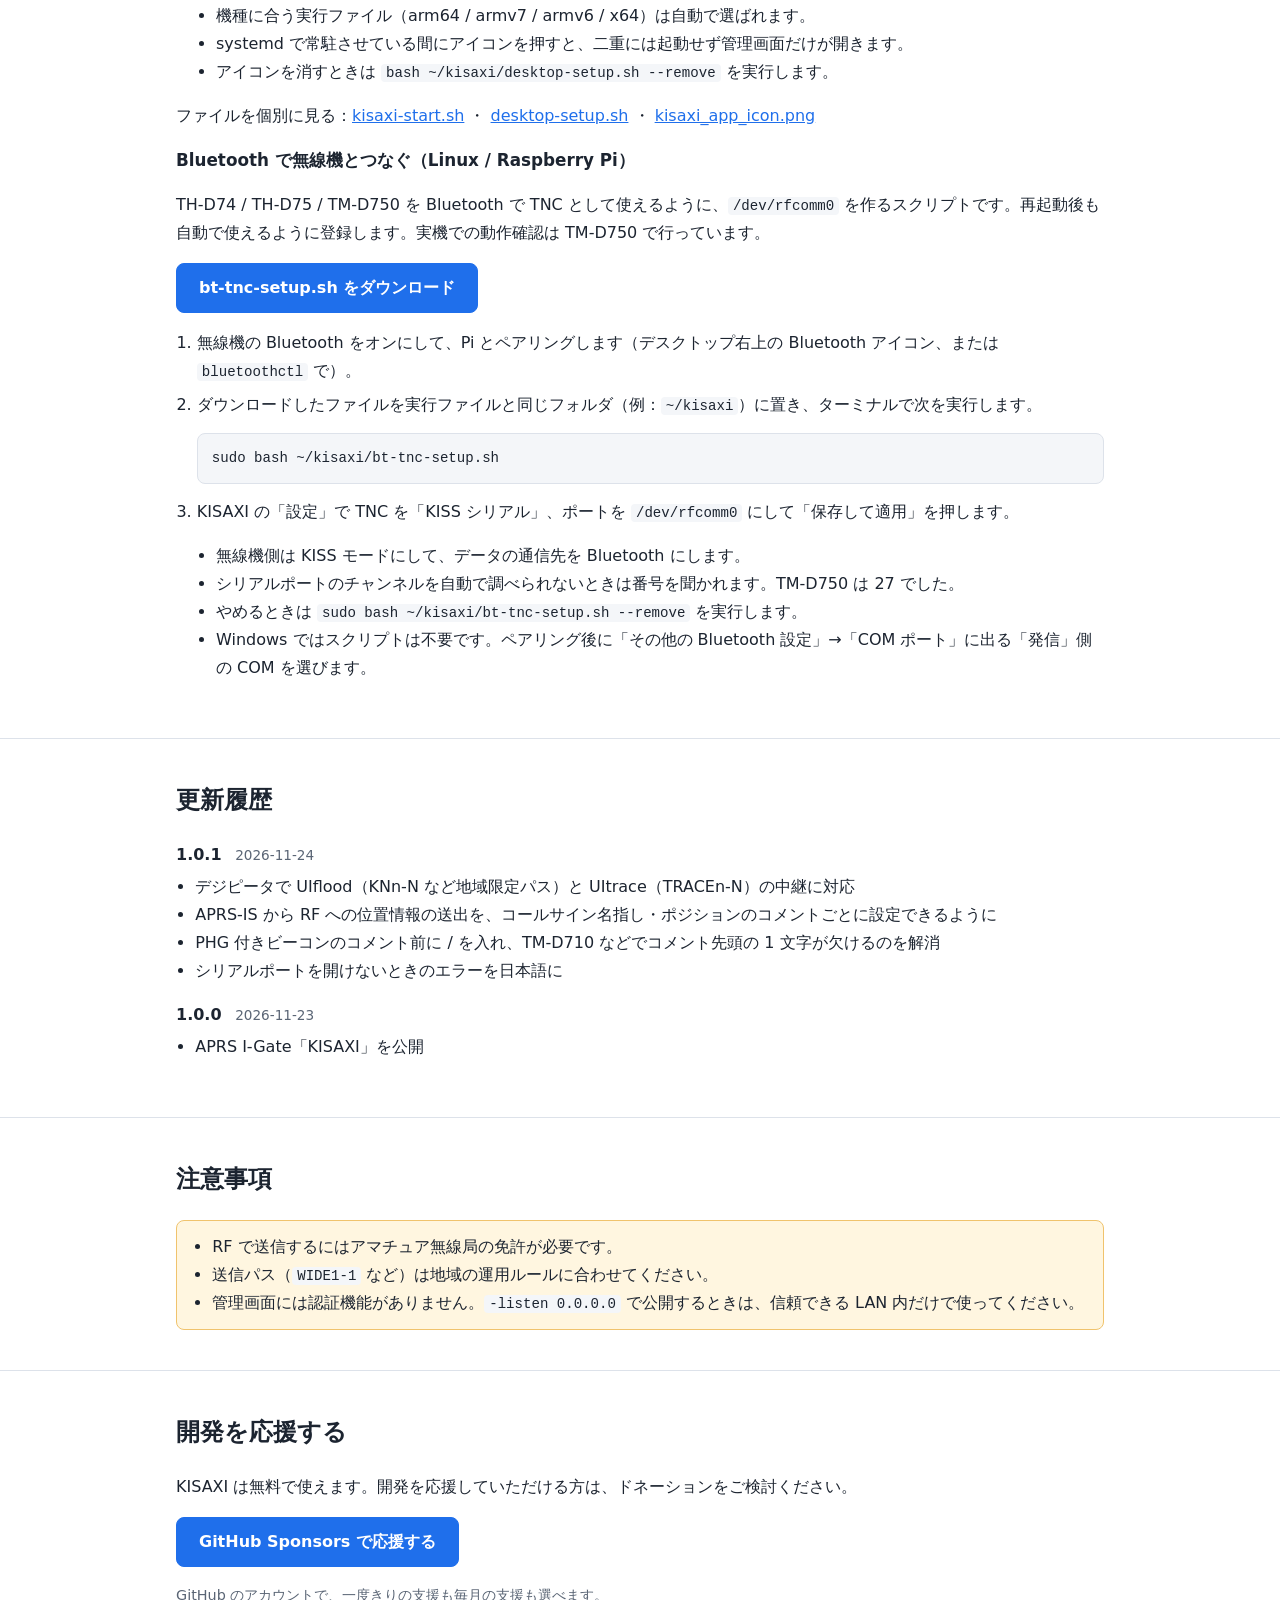
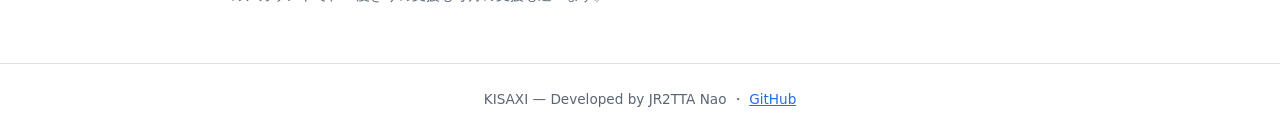
==== commit 6d23e1a4: "Ver.1.0.1: IS→RF の送出条件にポジションのコメントを復活 Co-Authored-By: Claude Sonnet 5.5 <noreply@anthropic.com> Claud" ====
--- a/docs/index.html
+++ b/docs/index.html
@@ -379,7 +379,7 @@
         <dt>1.0.1 <span>2026-11-24</span></dt>
         <dd><ul>
           <li>デジピータで UIflood（KNn-N など地域限定パス）と UItrace（TRACEn-N）の中継に対応</li>
-          <li>APRS-IS から RF への位置情報の送出を、コールサイン名指しで設定できるように</li>
+          <li>APRS-IS から RF への位置情報の送出を、コールサイン名指し・ポジションのコメントごとに設定できるように</li>
           <li>PHG 付きビーコンのコメント前に / を入れ、TM-D710 などでコメント先頭の 1 文字が欠けるのを解消</li>
           <li>シリアルポートを開けないときのエラーを日本語に</li>
         </ul></dd>
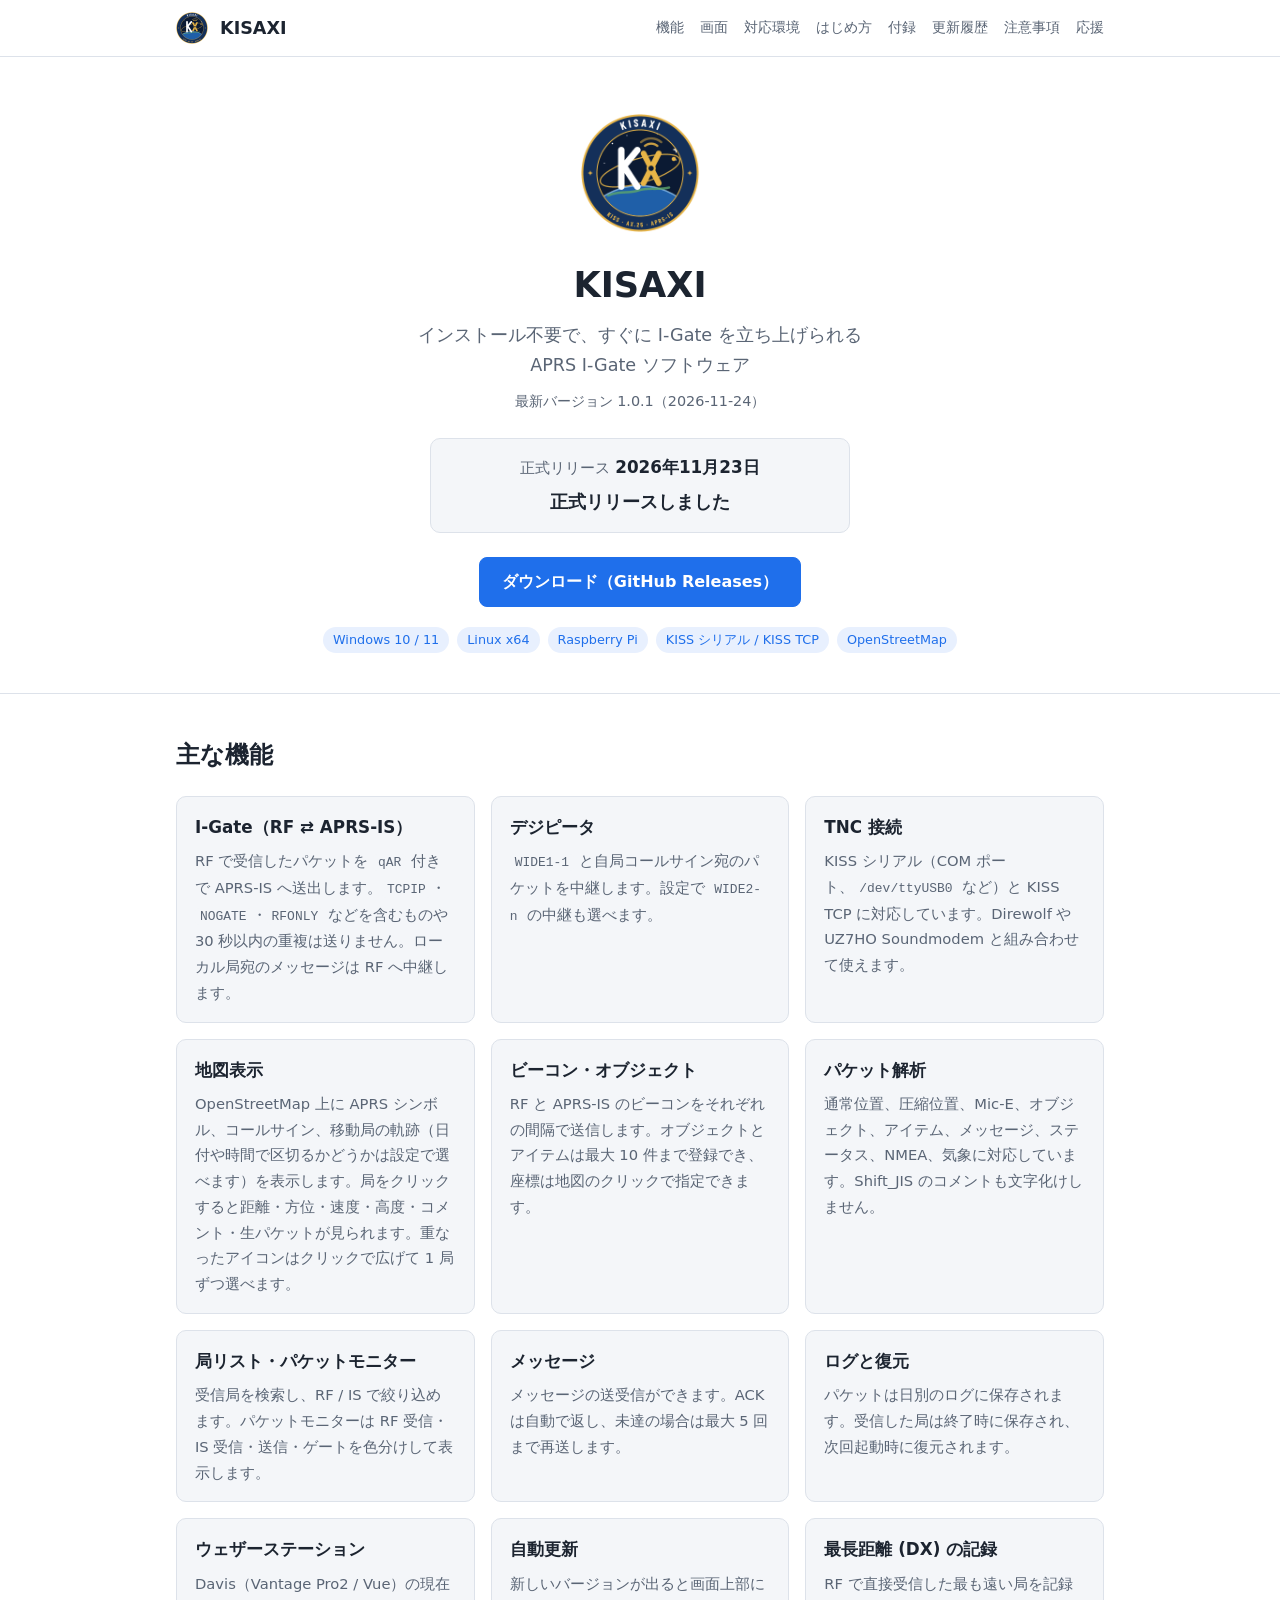
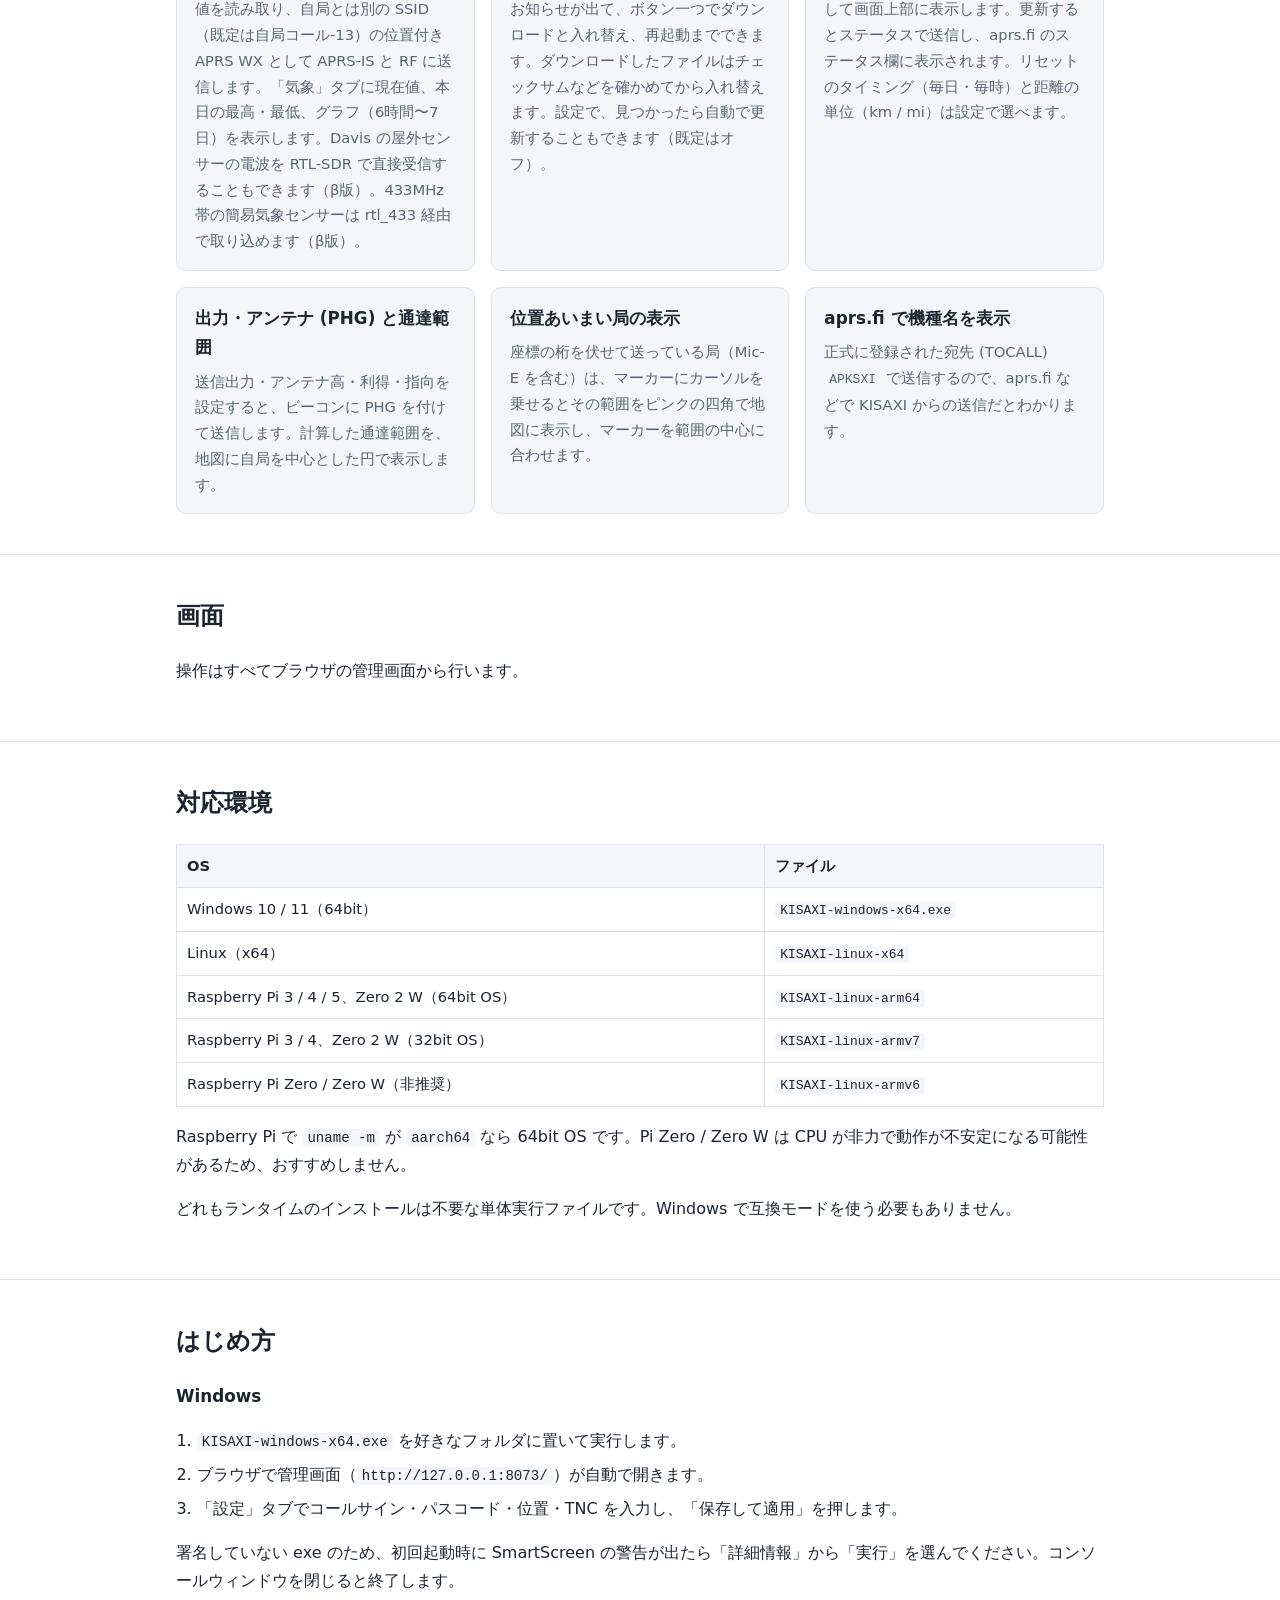
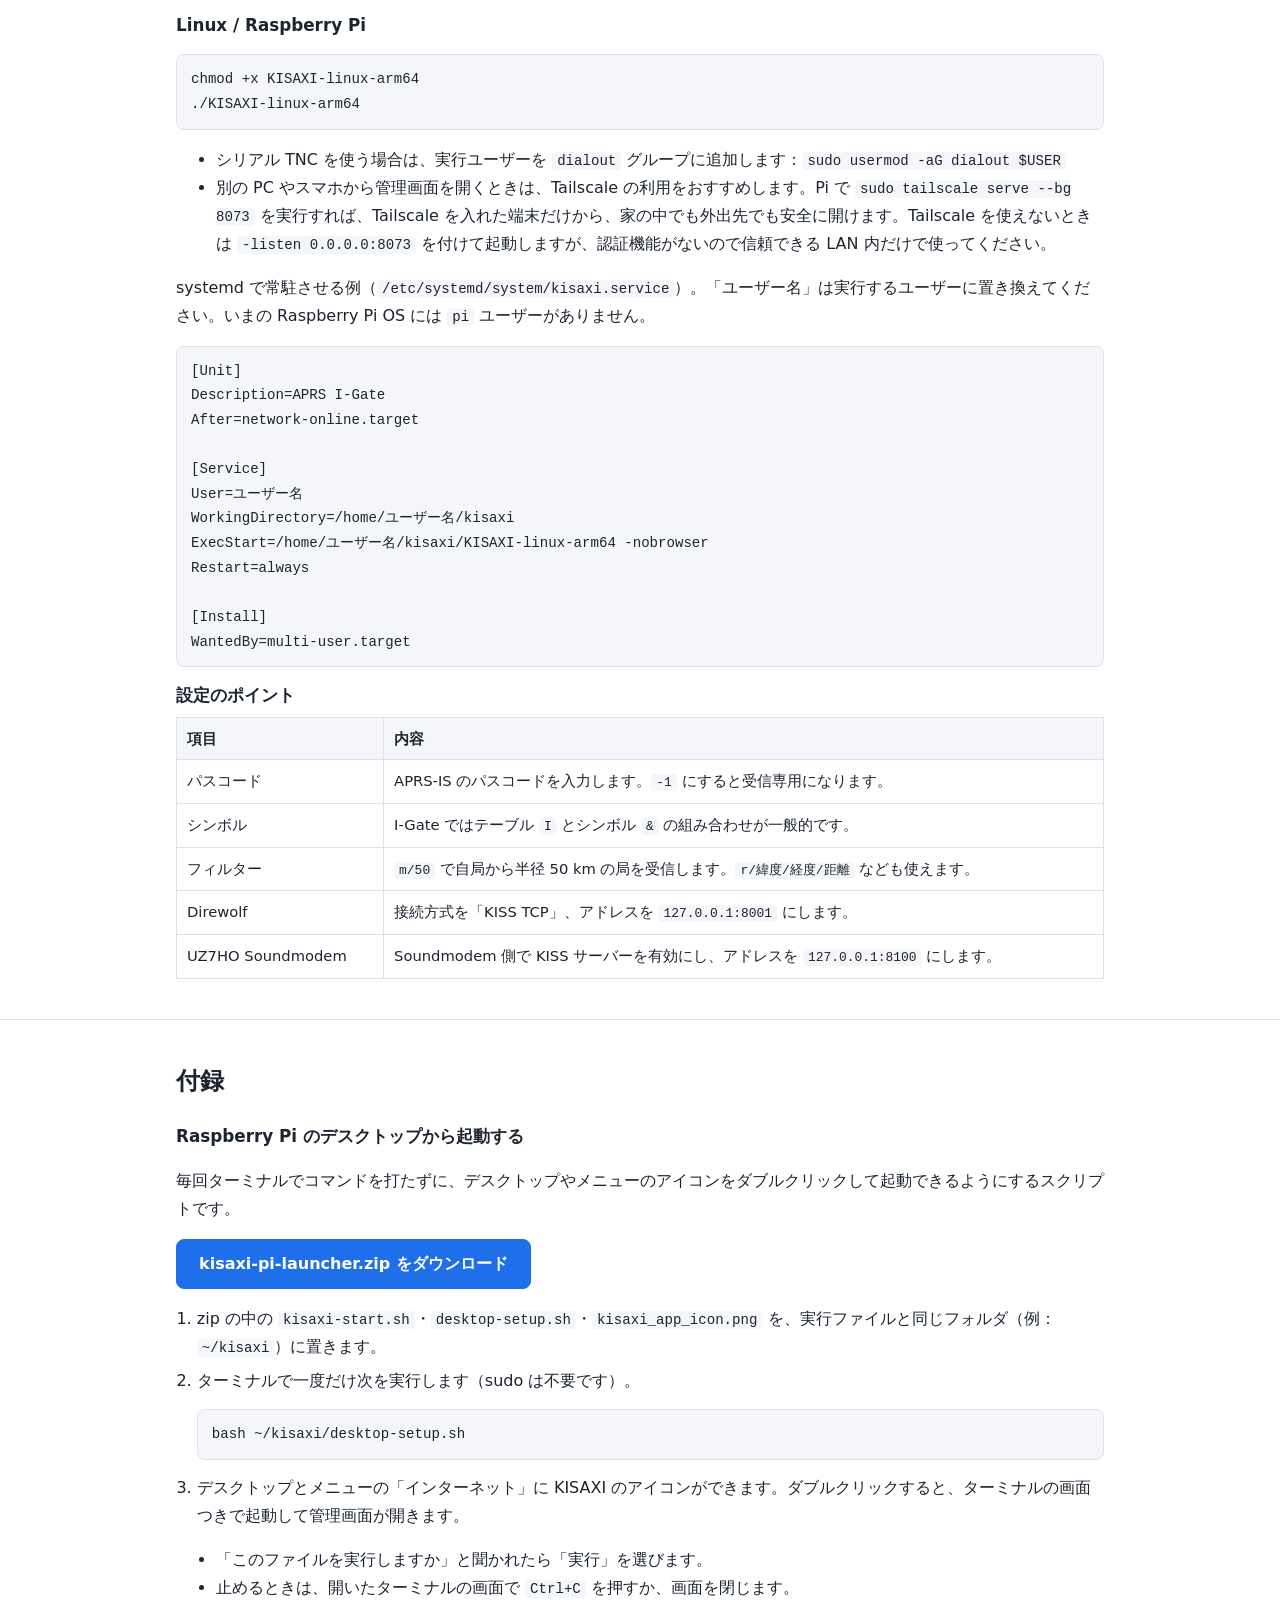
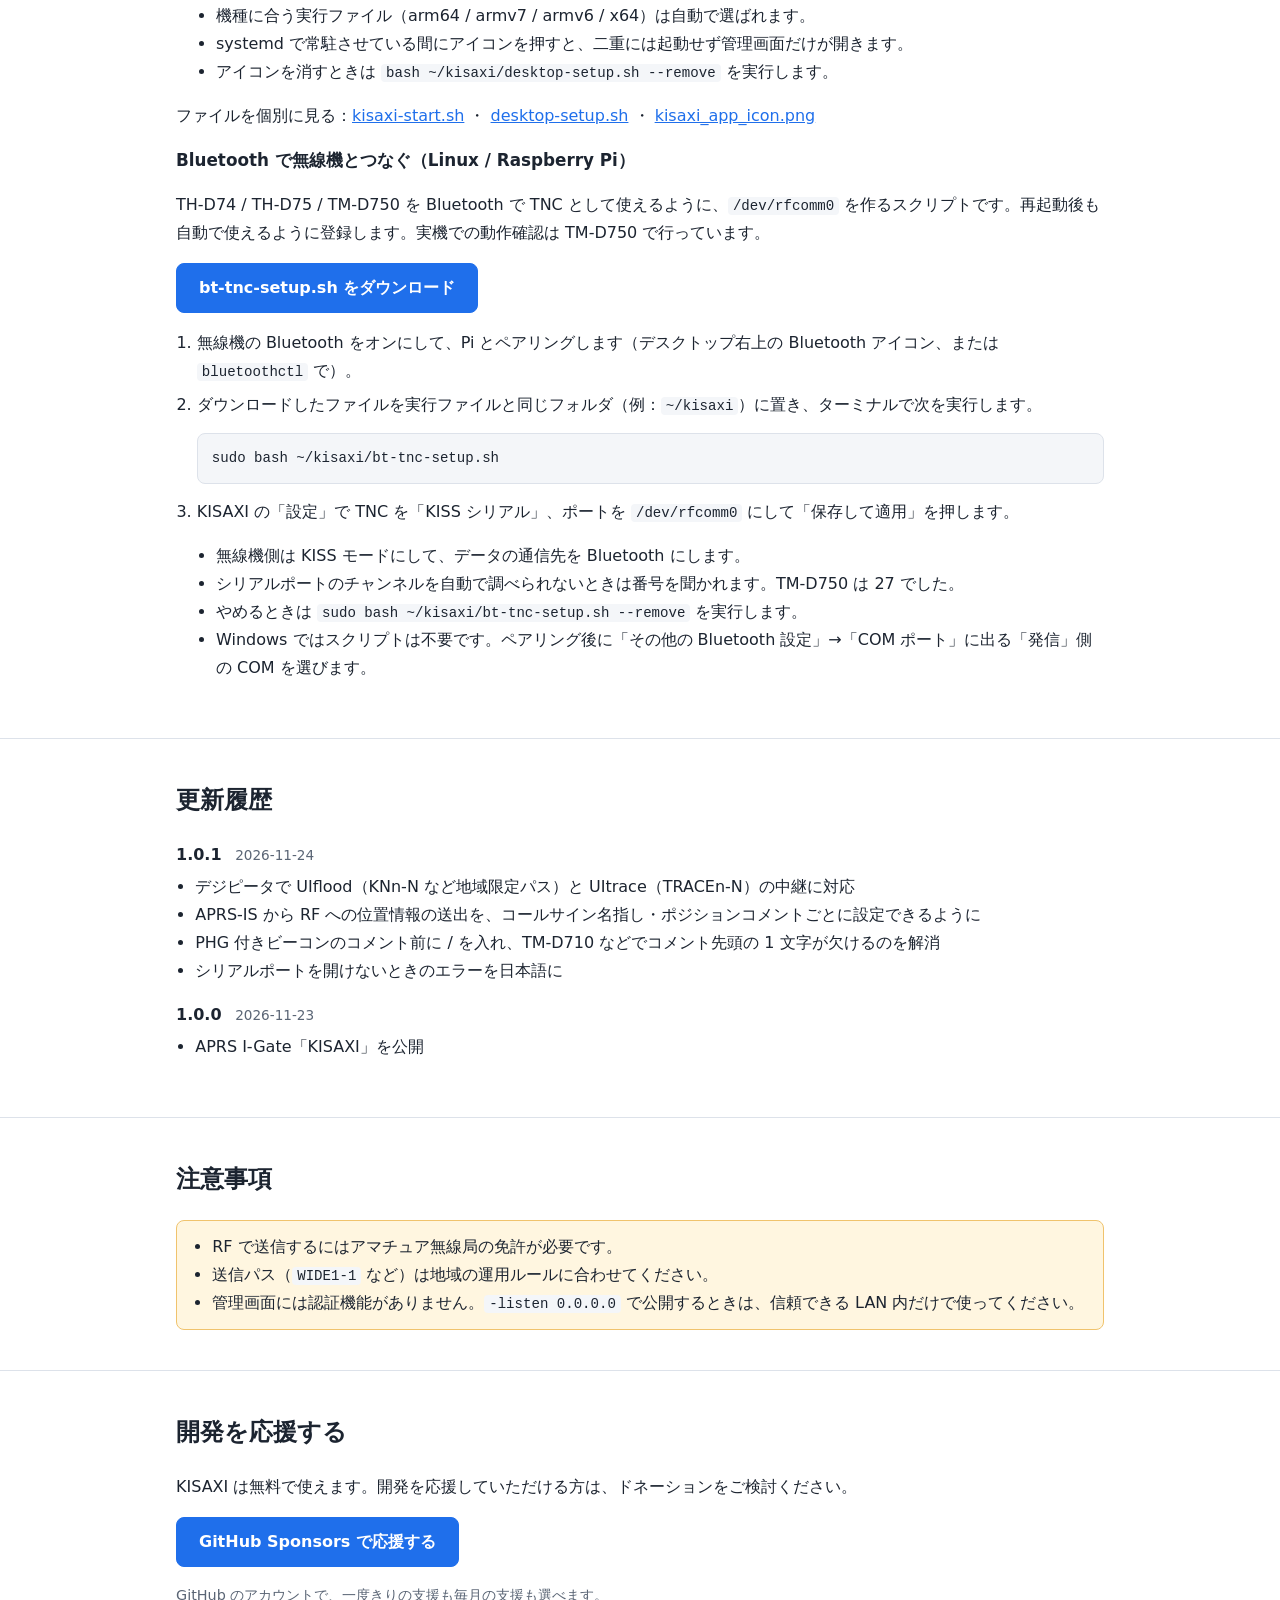
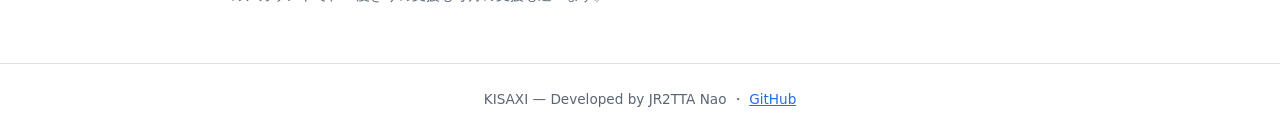
==== commit 83a87a30: "Ver.1.0.1: 「ポジションのコメント」の表記を「ポジションコメント」に統一 Co-Authored-By: Claude Sonnet 5.5 <noreply@anthropic.com> " ====
--- a/docs/index.html
+++ b/docs/index.html
@@ -379,7 +379,7 @@
         <dt>1.0.1 <span>2026-11-24</span></dt>
         <dd><ul>
           <li>デジピータで UIflood（KNn-N など地域限定パス）と UItrace（TRACEn-N）の中継に対応</li>
-          <li>APRS-IS から RF への位置情報の送出を、コールサイン名指し・ポジションのコメントごとに設定できるように</li>
+          <li>APRS-IS から RF への位置情報の送出を、コールサイン名指し・ポジションコメントごとに設定できるように</li>
           <li>PHG 付きビーコンのコメント前に / を入れ、TM-D710 などでコメント先頭の 1 文字が欠けるのを解消</li>
           <li>シリアルポートを開けないときのエラーを日本語に</li>
         </ul></dd>
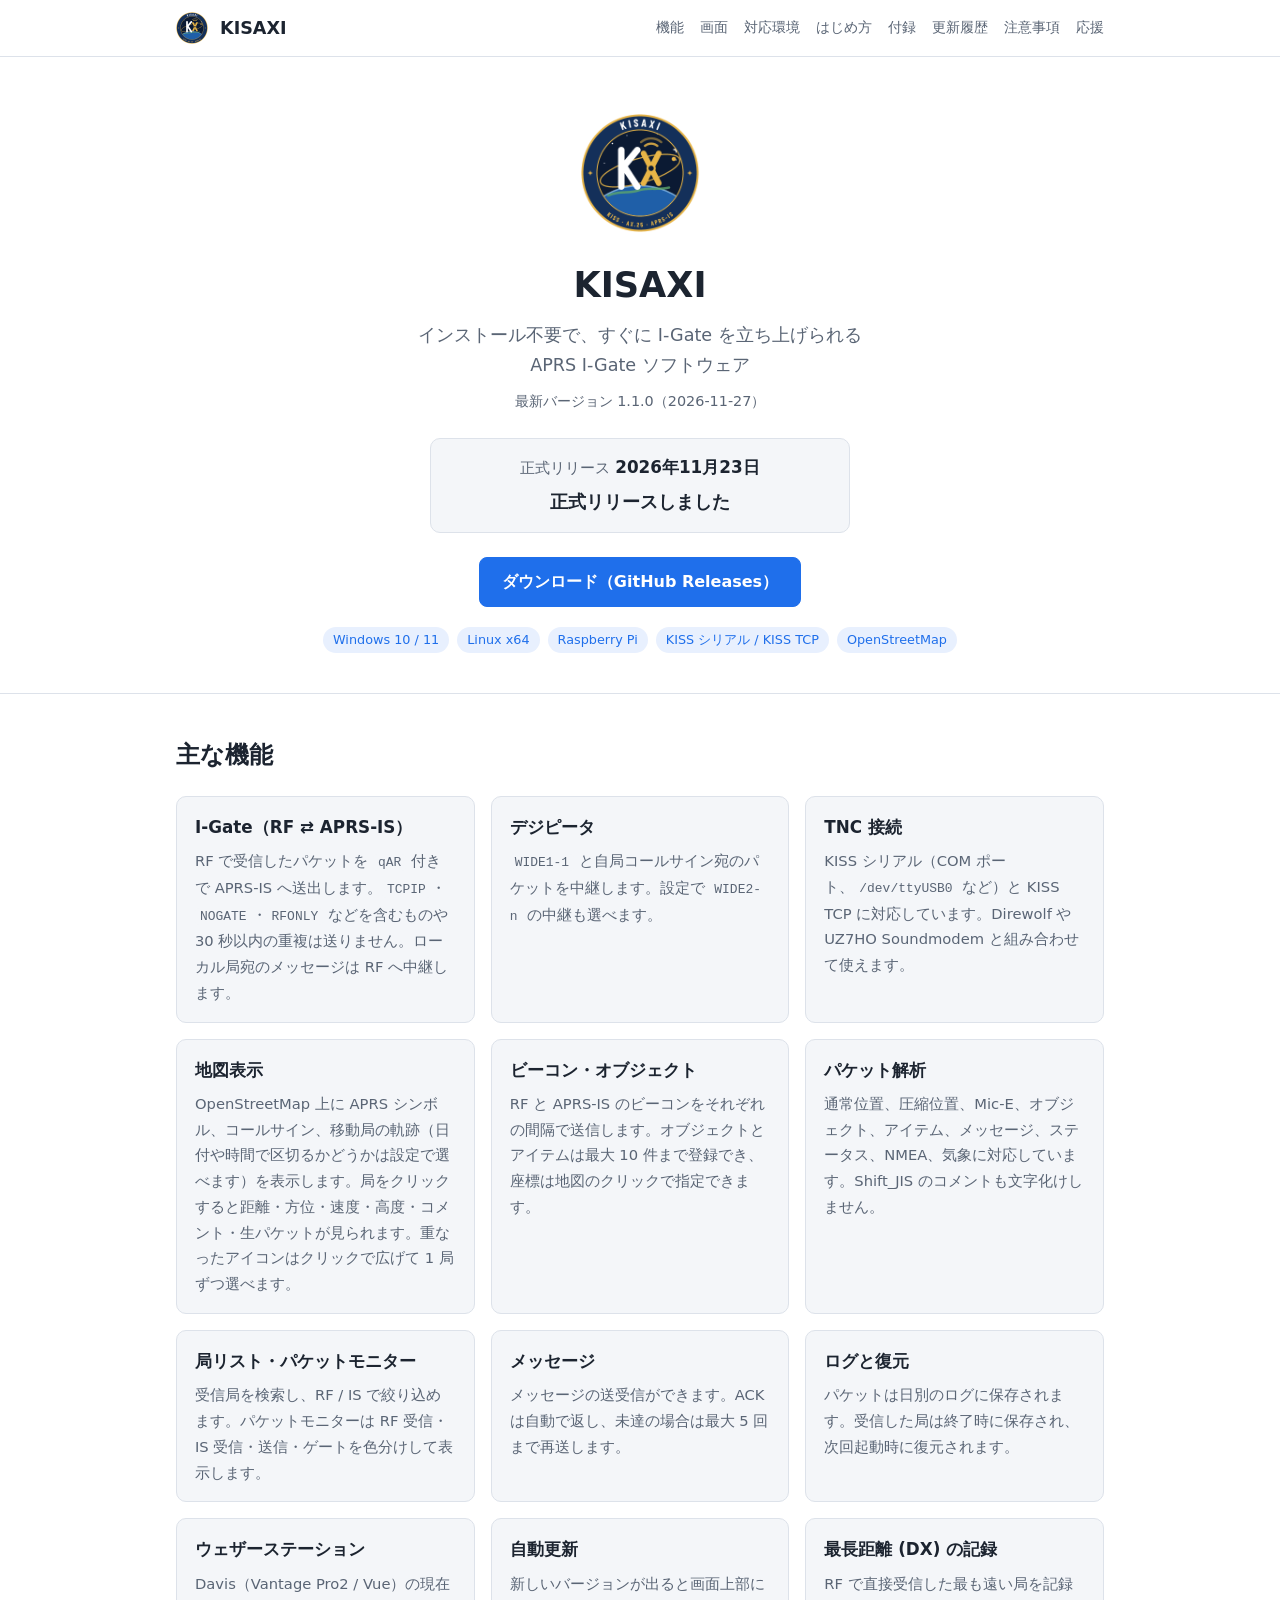
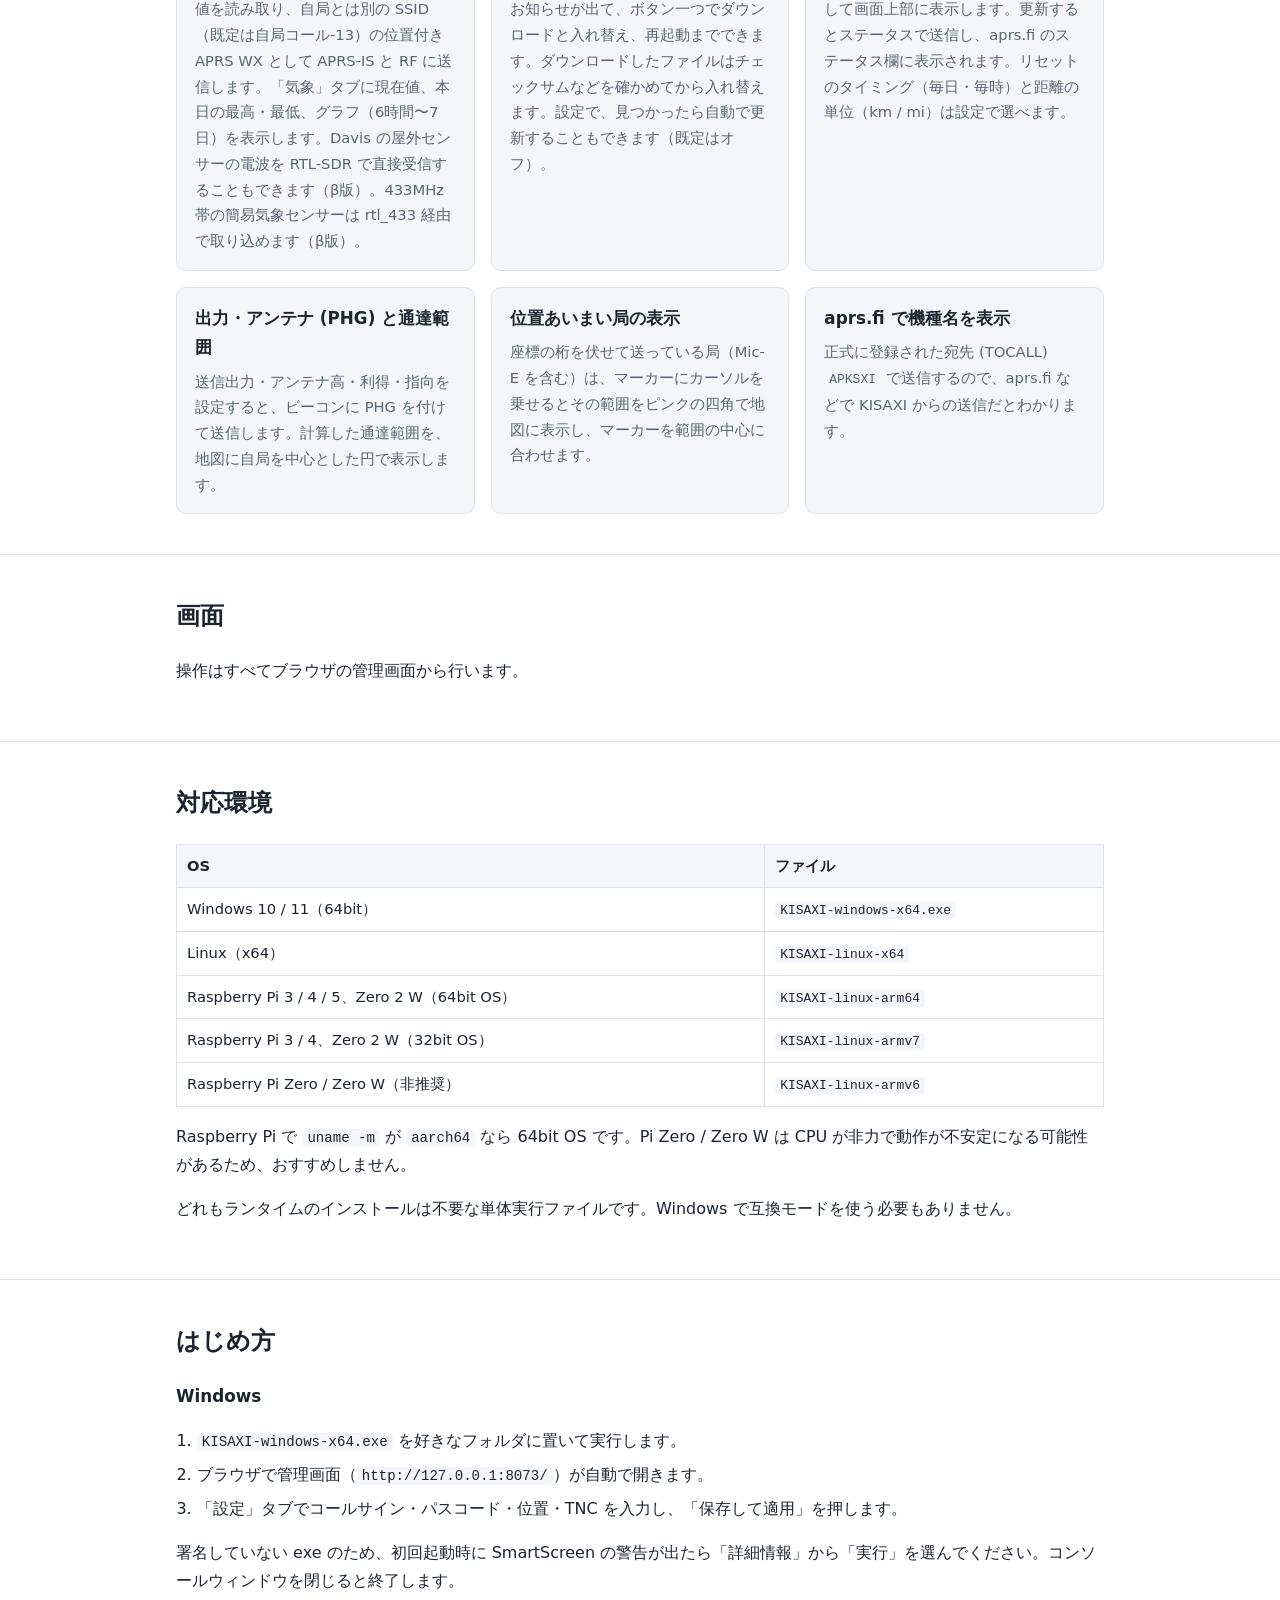
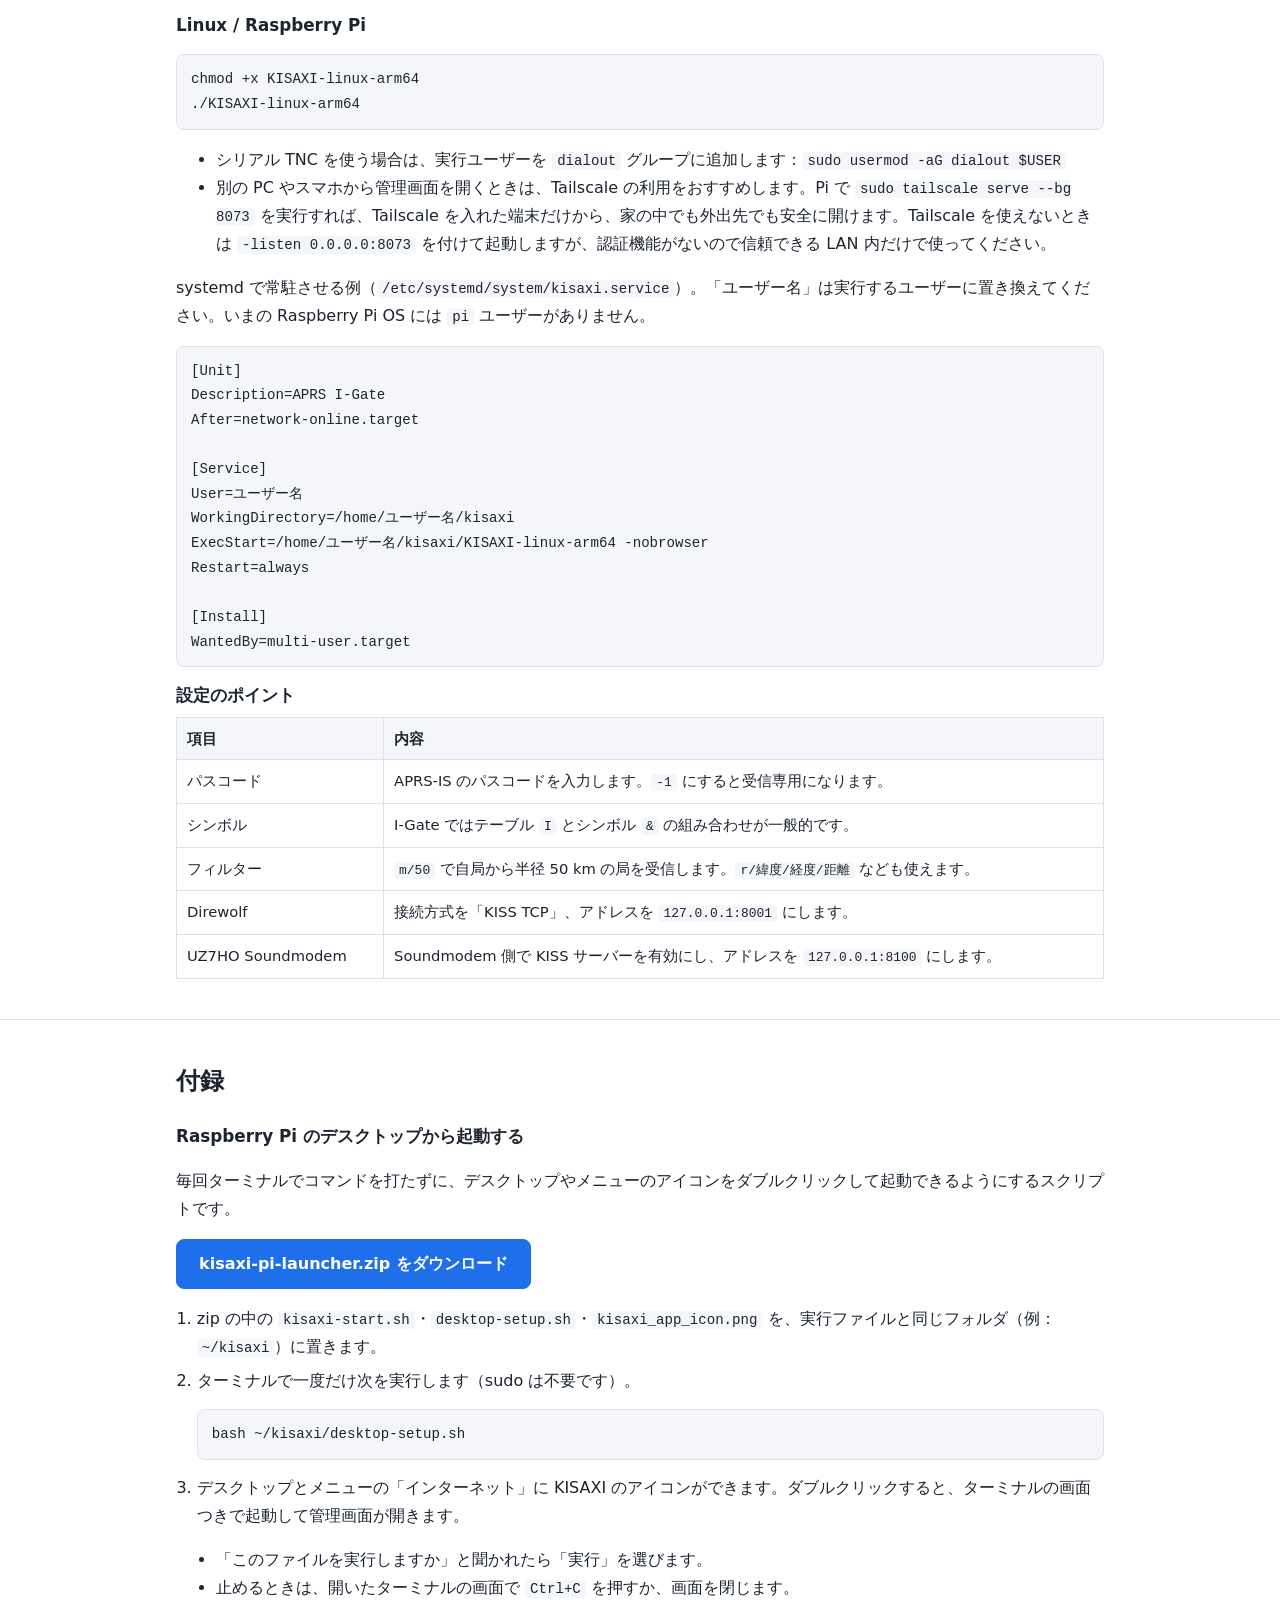
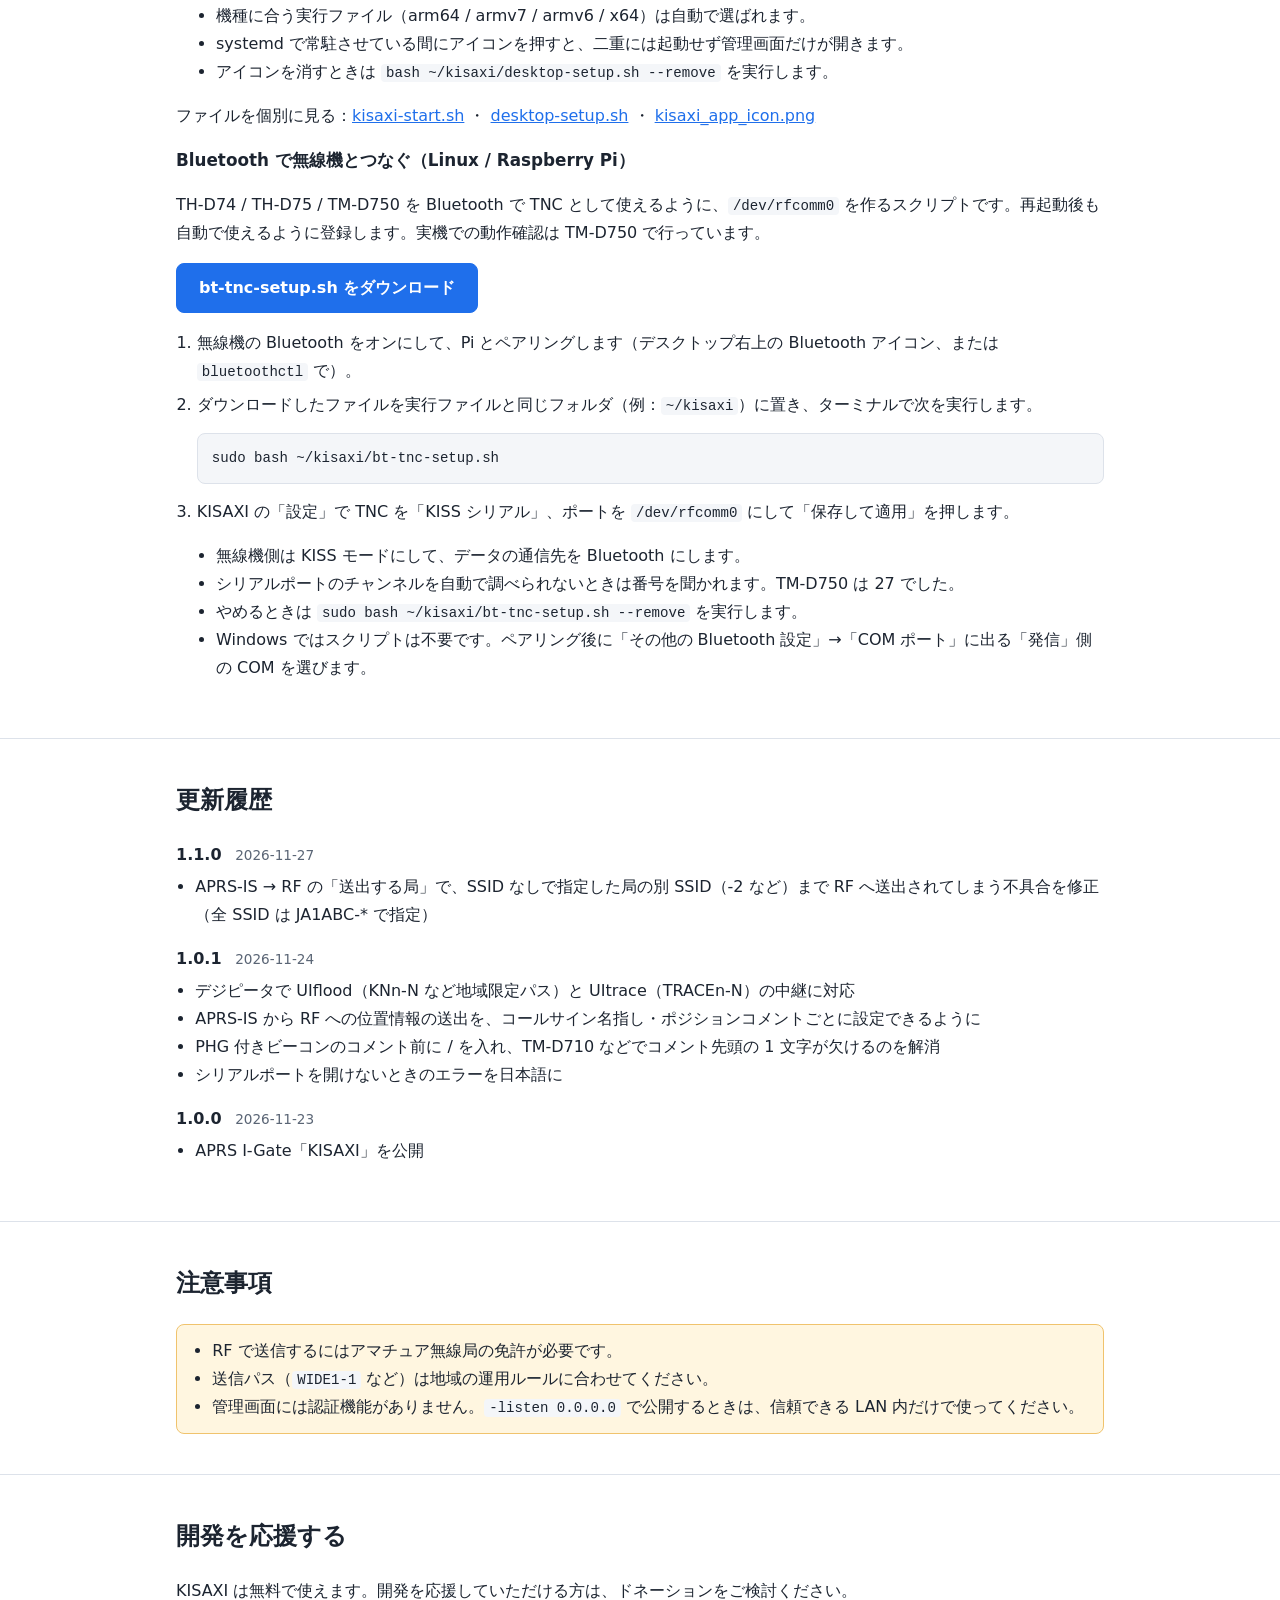
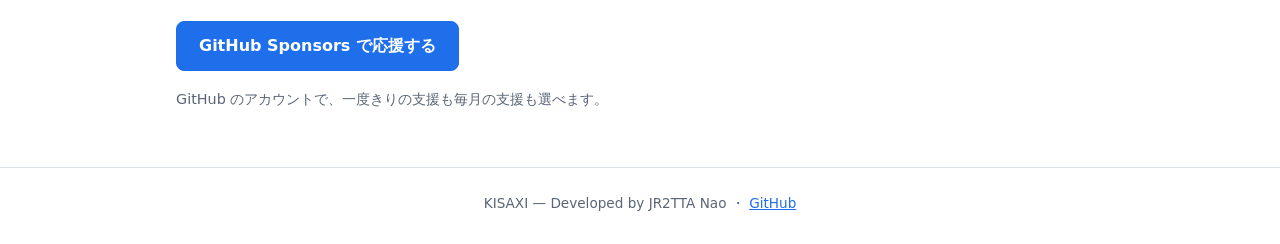
==== commit c02e1aba: "Ver.1.1.0: IS→RF の局指定で別 SSID (-2 など) が RF へ漏れる不具合を修正 Co-Authored-By: Claude Sonnet 5.5 <noreply@anth" ====
--- a/docs/index.html
+++ b/docs/index.html
@@ -146,7 +146,7 @@
     <img src="images/icon.png" alt="KISAXI アイコン">
     <h1>KISAXI</h1>
     <p class="lead">インストール不要で、すぐに I-Gate を立ち上げられる<br>APRS I-Gate ソフトウェア</p>
-    <p class="ver">最新バージョン 1.0.1（2026-11-24）</p>
+    <p class="ver">最新バージョン 1.1.0（2026-11-27）</p>
     <div class="release" id="release" data-date="2026-11-23T00:00:00+09:00">
       <div class="release-title">正式リリース <strong>2026年11月23日</strong></div>
       <div class="count" id="count" aria-live="off">
@@ -376,6 +376,10 @@
     <div class="wrap">
       <h2>更新履歴</h2>
       <dl class="history">
+        <dt>1.1.0 <span>2026-11-27</span></dt>
+        <dd><ul>
+          <li>APRS-IS → RF の「送出する局」で、SSID なしで指定した局の別 SSID（-2 など）まで RF へ送出されてしまう不具合を修正（全 SSID は JA1ABC-* で指定）</li>
+        </ul></dd>
         <dt>1.0.1 <span>2026-11-24</span></dt>
         <dd><ul>
           <li>デジピータで UIflood（KNn-N など地域限定パス）と UItrace（TRACEn-N）の中継に対応</li>
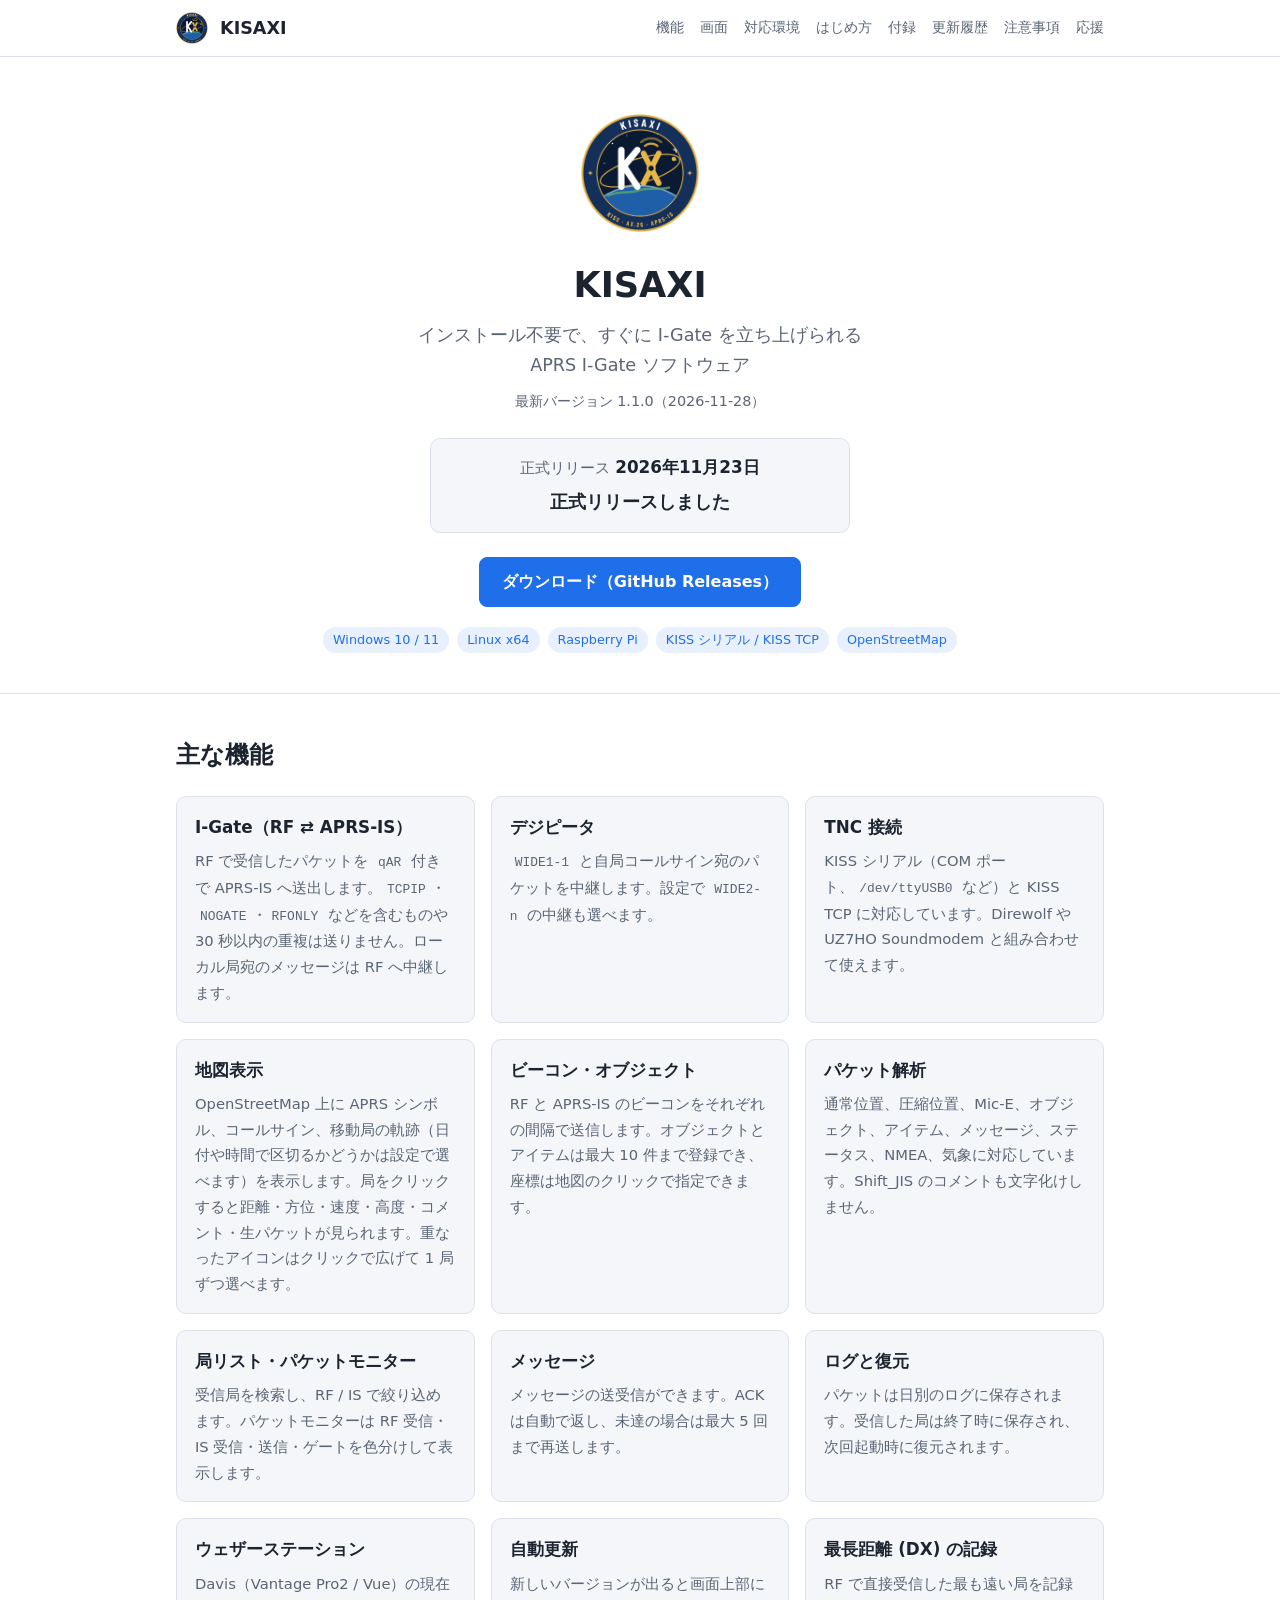
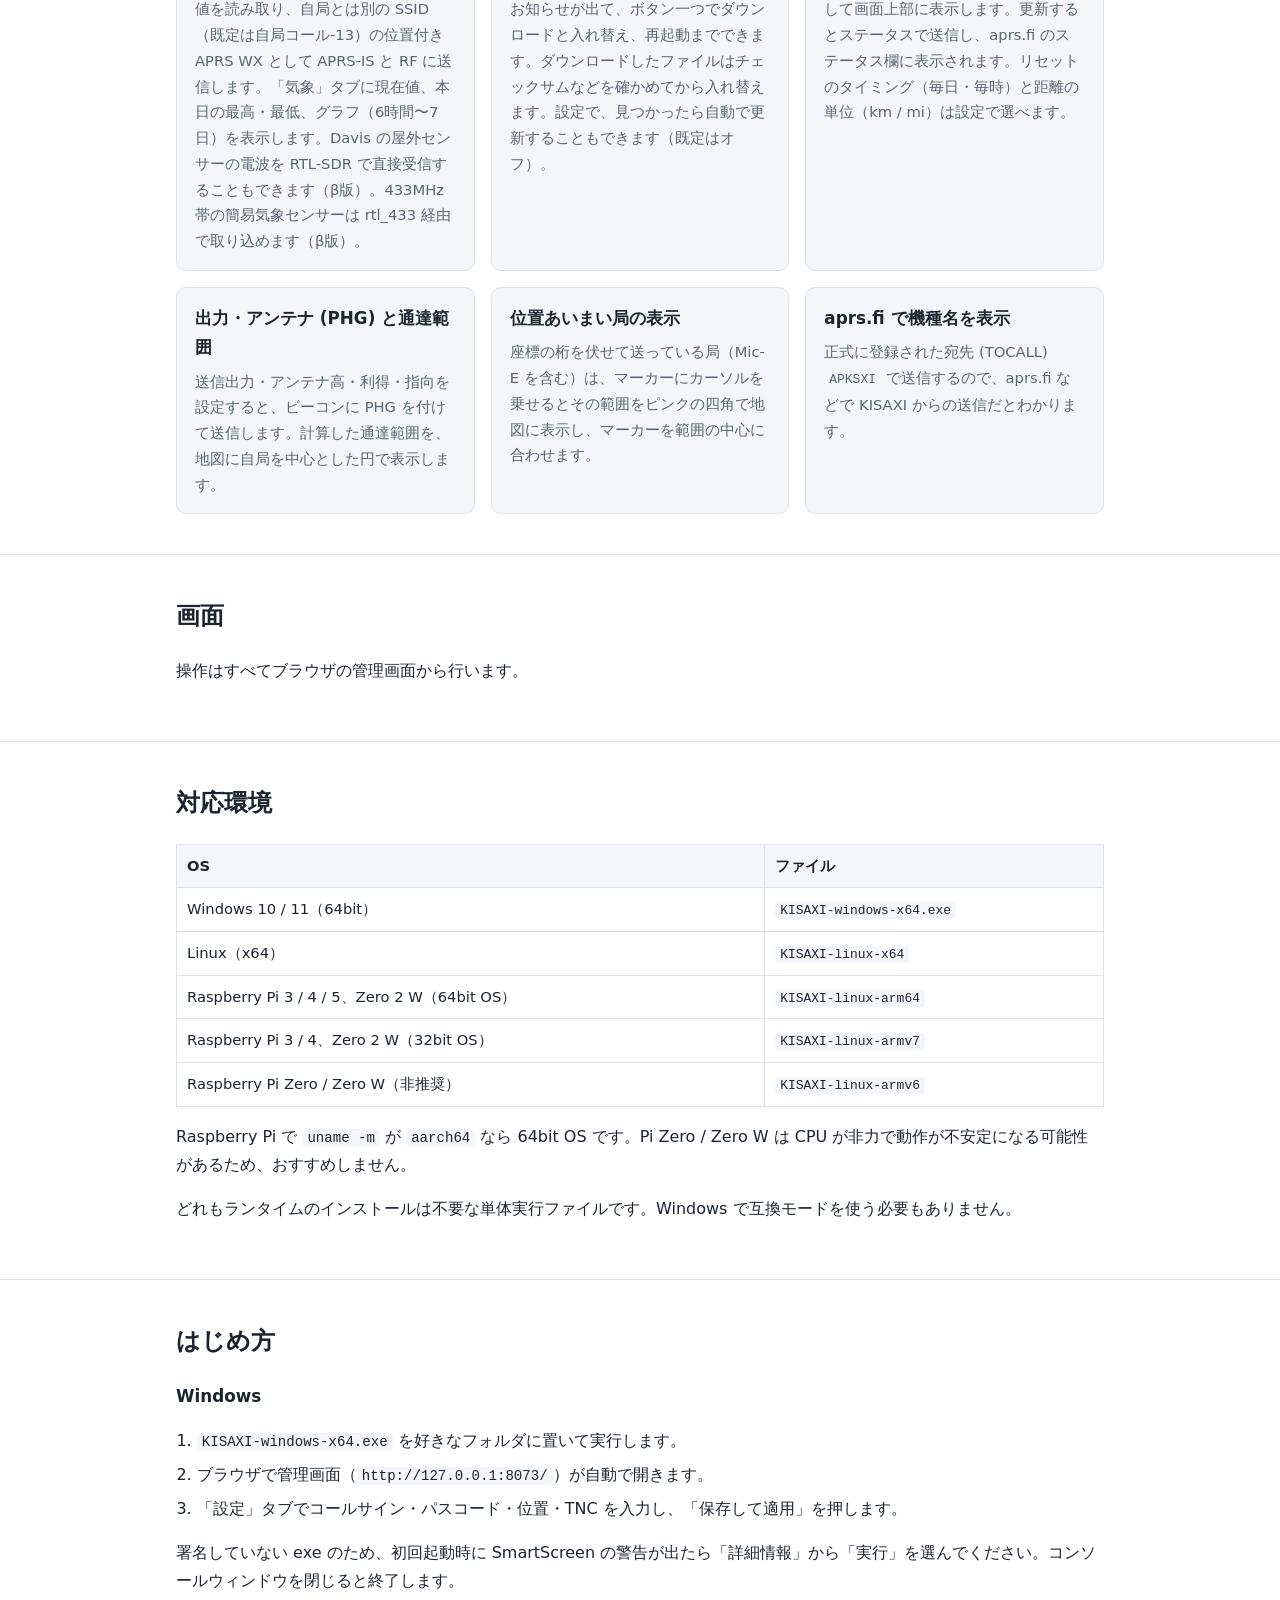
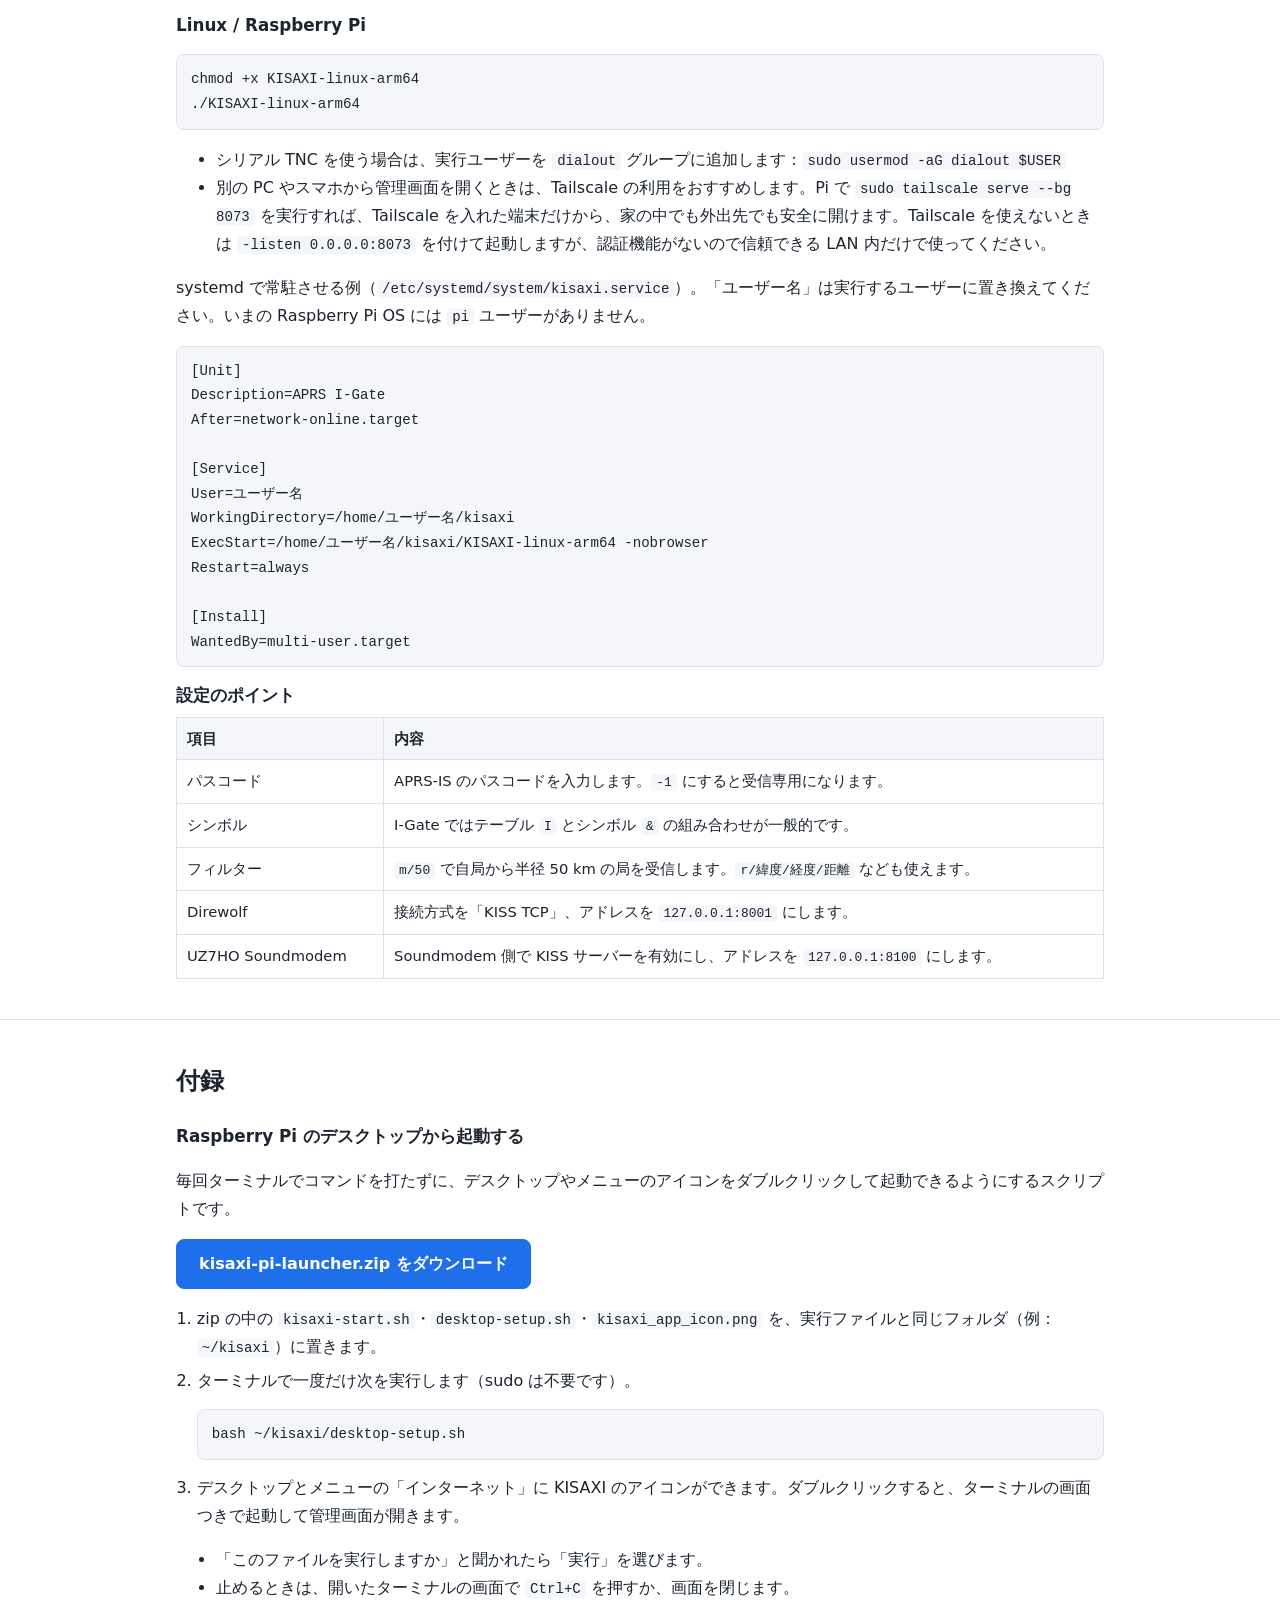
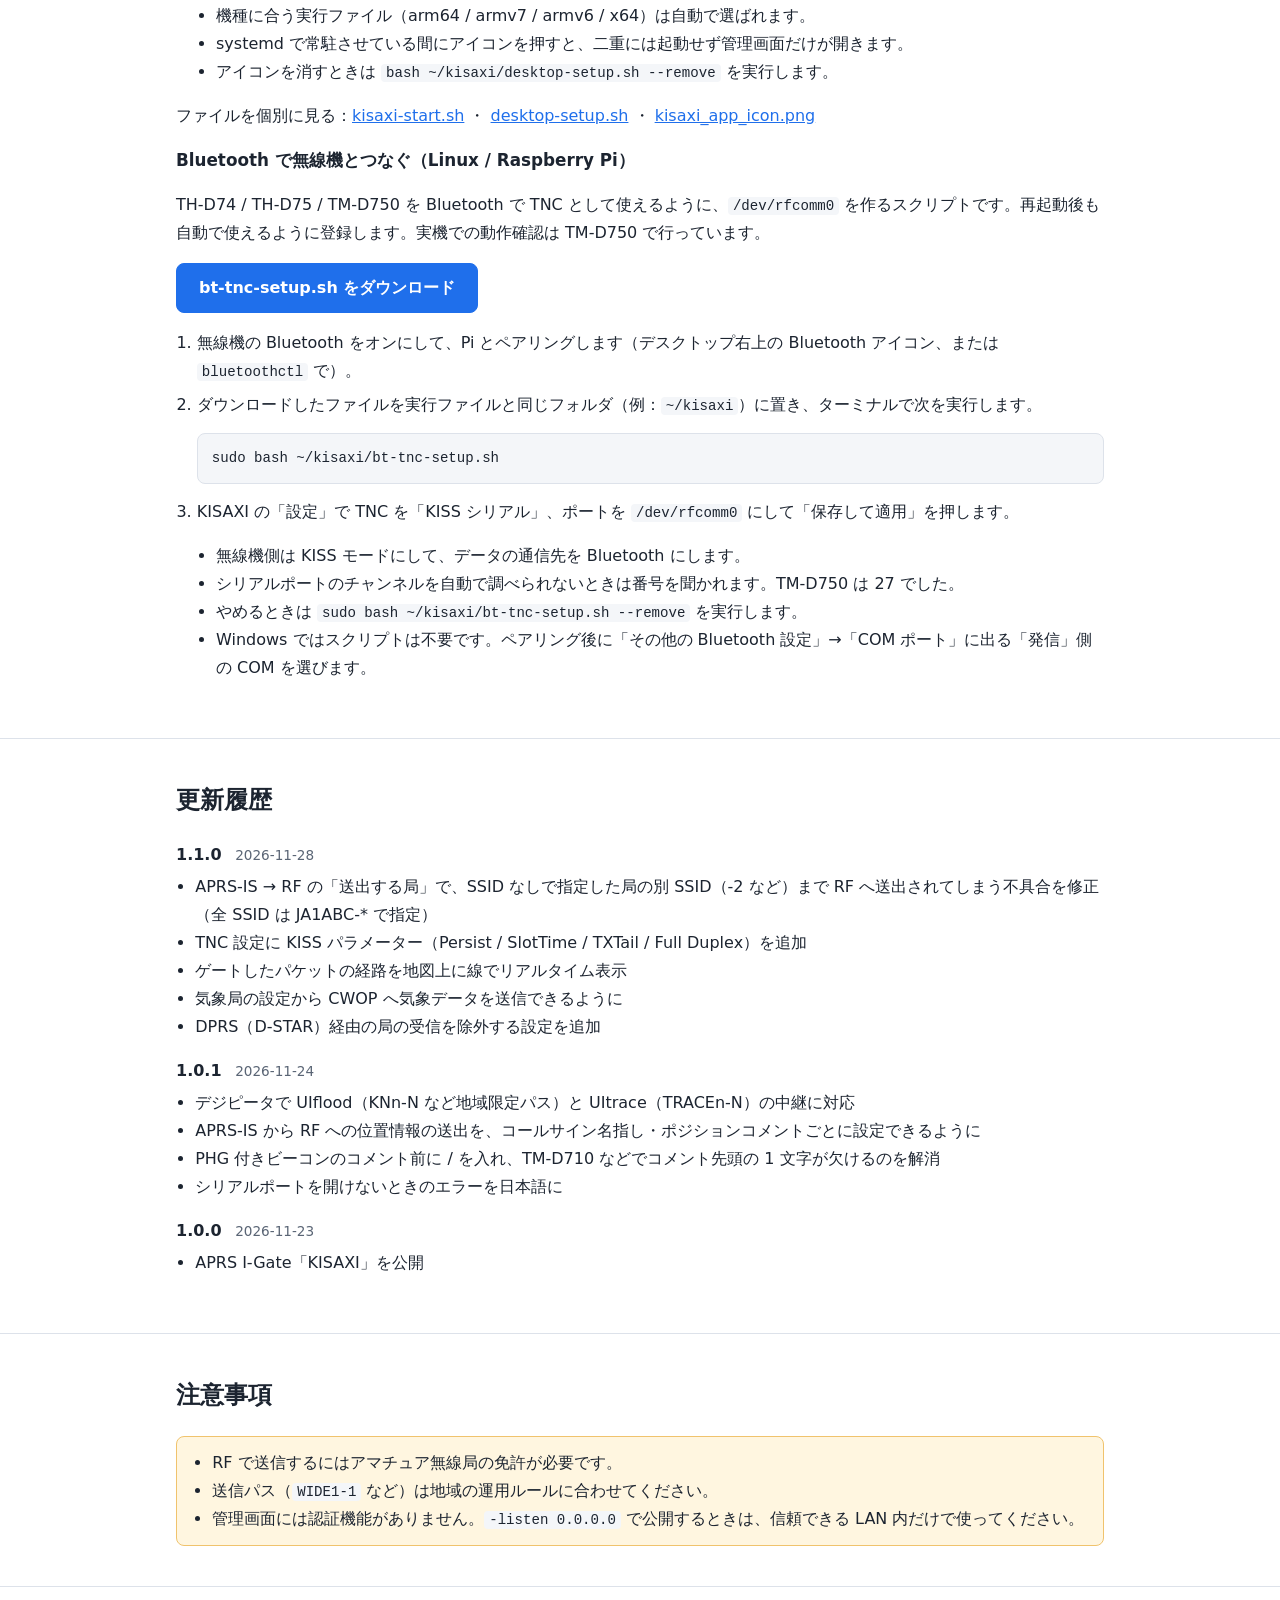
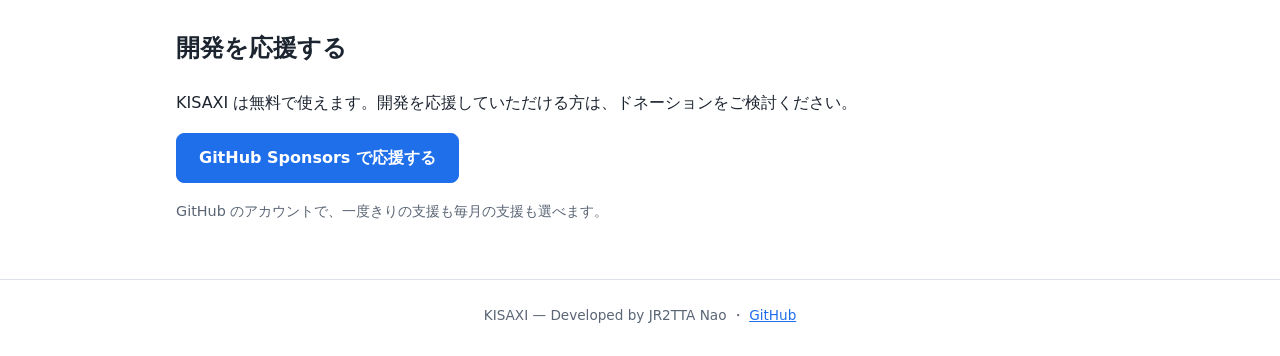
==== commit 752a1215: "Ver.1.1.0: HP の更新履歴に PR #49-#52 を反映" ====
--- a/docs/index.html
+++ b/docs/index.html
@@ -146,7 +146,7 @@
     <img src="images/icon.png" alt="KISAXI アイコン">
     <h1>KISAXI</h1>
     <p class="lead">インストール不要で、すぐに I-Gate を立ち上げられる<br>APRS I-Gate ソフトウェア</p>
-    <p class="ver">最新バージョン 1.1.0（2026-11-27）</p>
+    <p class="ver">最新バージョン 1.1.0（2026-11-28）</p>
     <div class="release" id="release" data-date="2026-11-23T00:00:00+09:00">
       <div class="release-title">正式リリース <strong>2026年11月23日</strong></div>
       <div class="count" id="count" aria-live="off">
@@ -376,9 +376,13 @@
     <div class="wrap">
       <h2>更新履歴</h2>
       <dl class="history">
-        <dt>1.1.0 <span>2026-11-27</span></dt>
+        <dt>1.1.0 <span>2026-11-28</span></dt>
         <dd><ul>
           <li>APRS-IS → RF の「送出する局」で、SSID なしで指定した局の別 SSID（-2 など）まで RF へ送出されてしまう不具合を修正（全 SSID は JA1ABC-* で指定）</li>
+          <li>TNC 設定に KISS パラメーター（Persist / SlotTime / TXTail / Full Duplex）を追加</li>
+          <li>ゲートしたパケットの経路を地図上に線でリアルタイム表示</li>
+          <li>気象局の設定から CWOP へ気象データを送信できるように</li>
+          <li>DPRS（D-STAR）経由の局の受信を除外する設定を追加</li>
         </ul></dd>
         <dt>1.0.1 <span>2026-11-24</span></dt>
         <dd><ul>
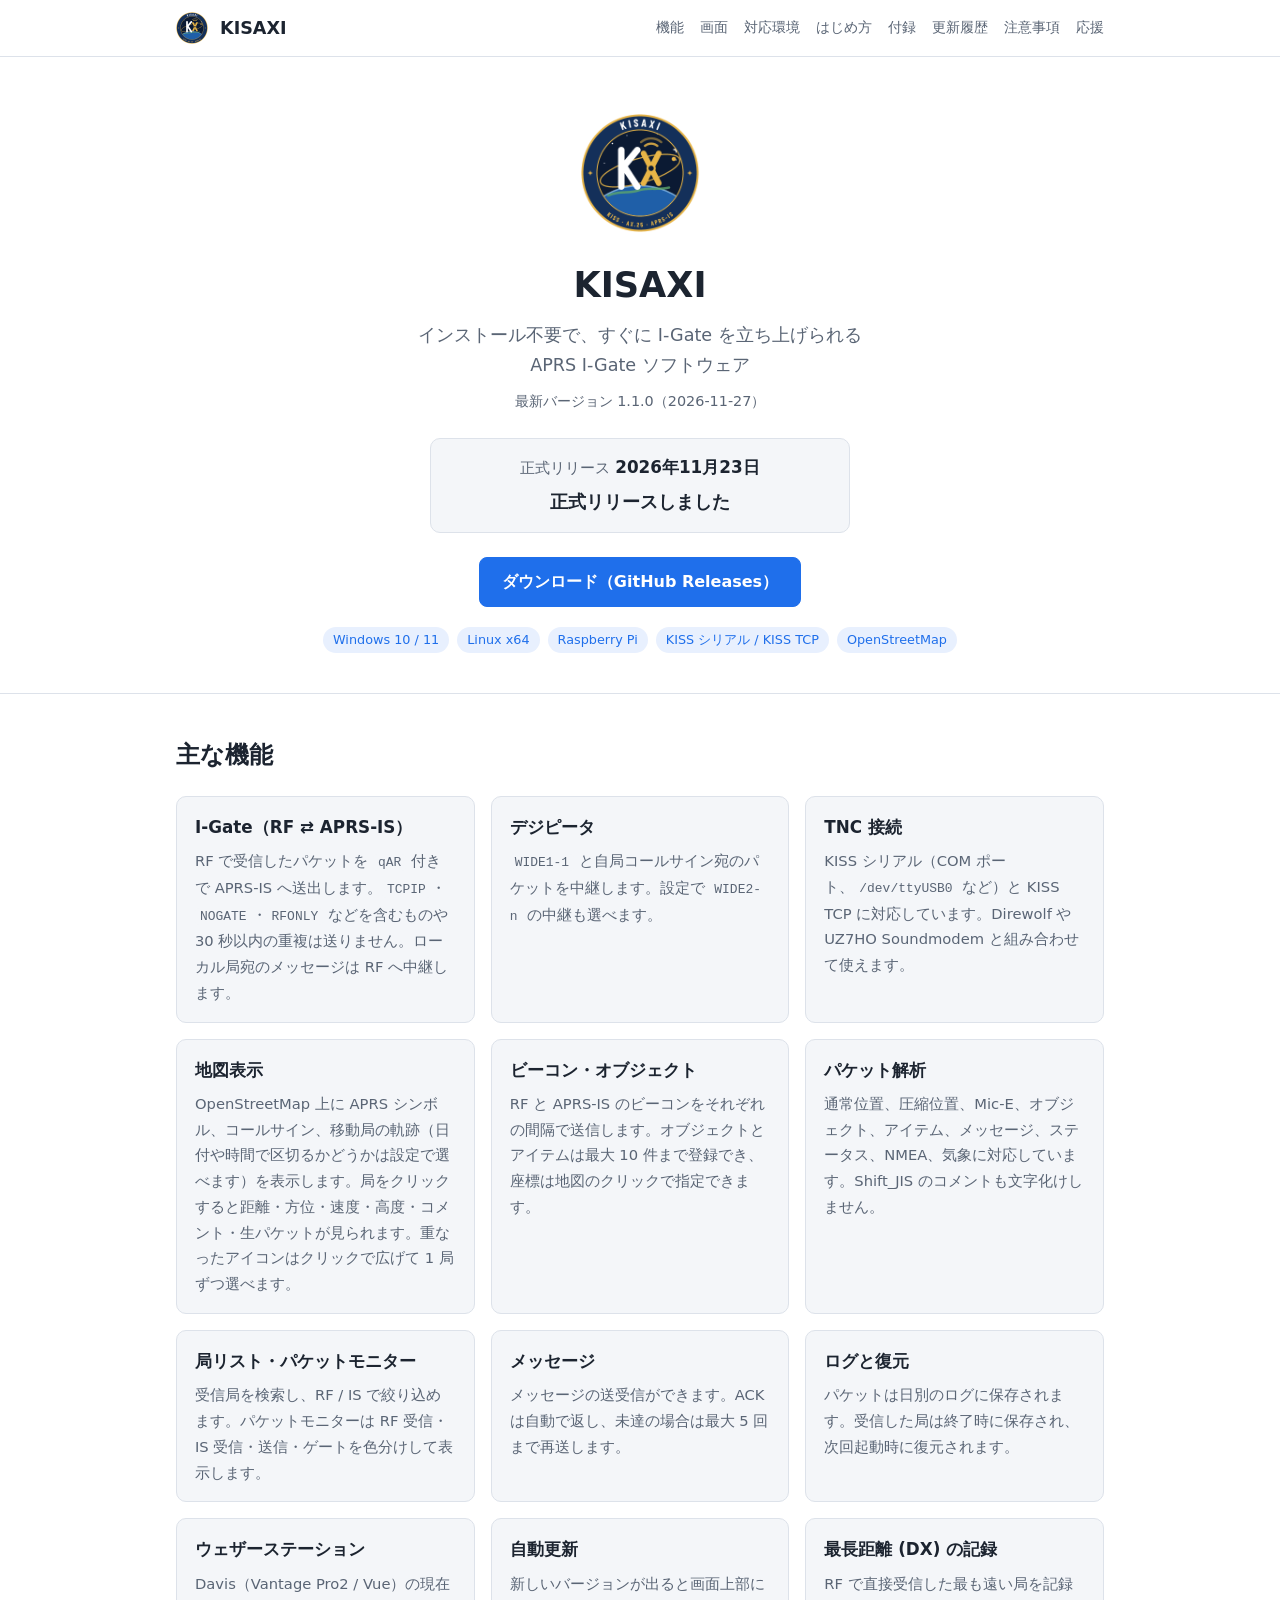
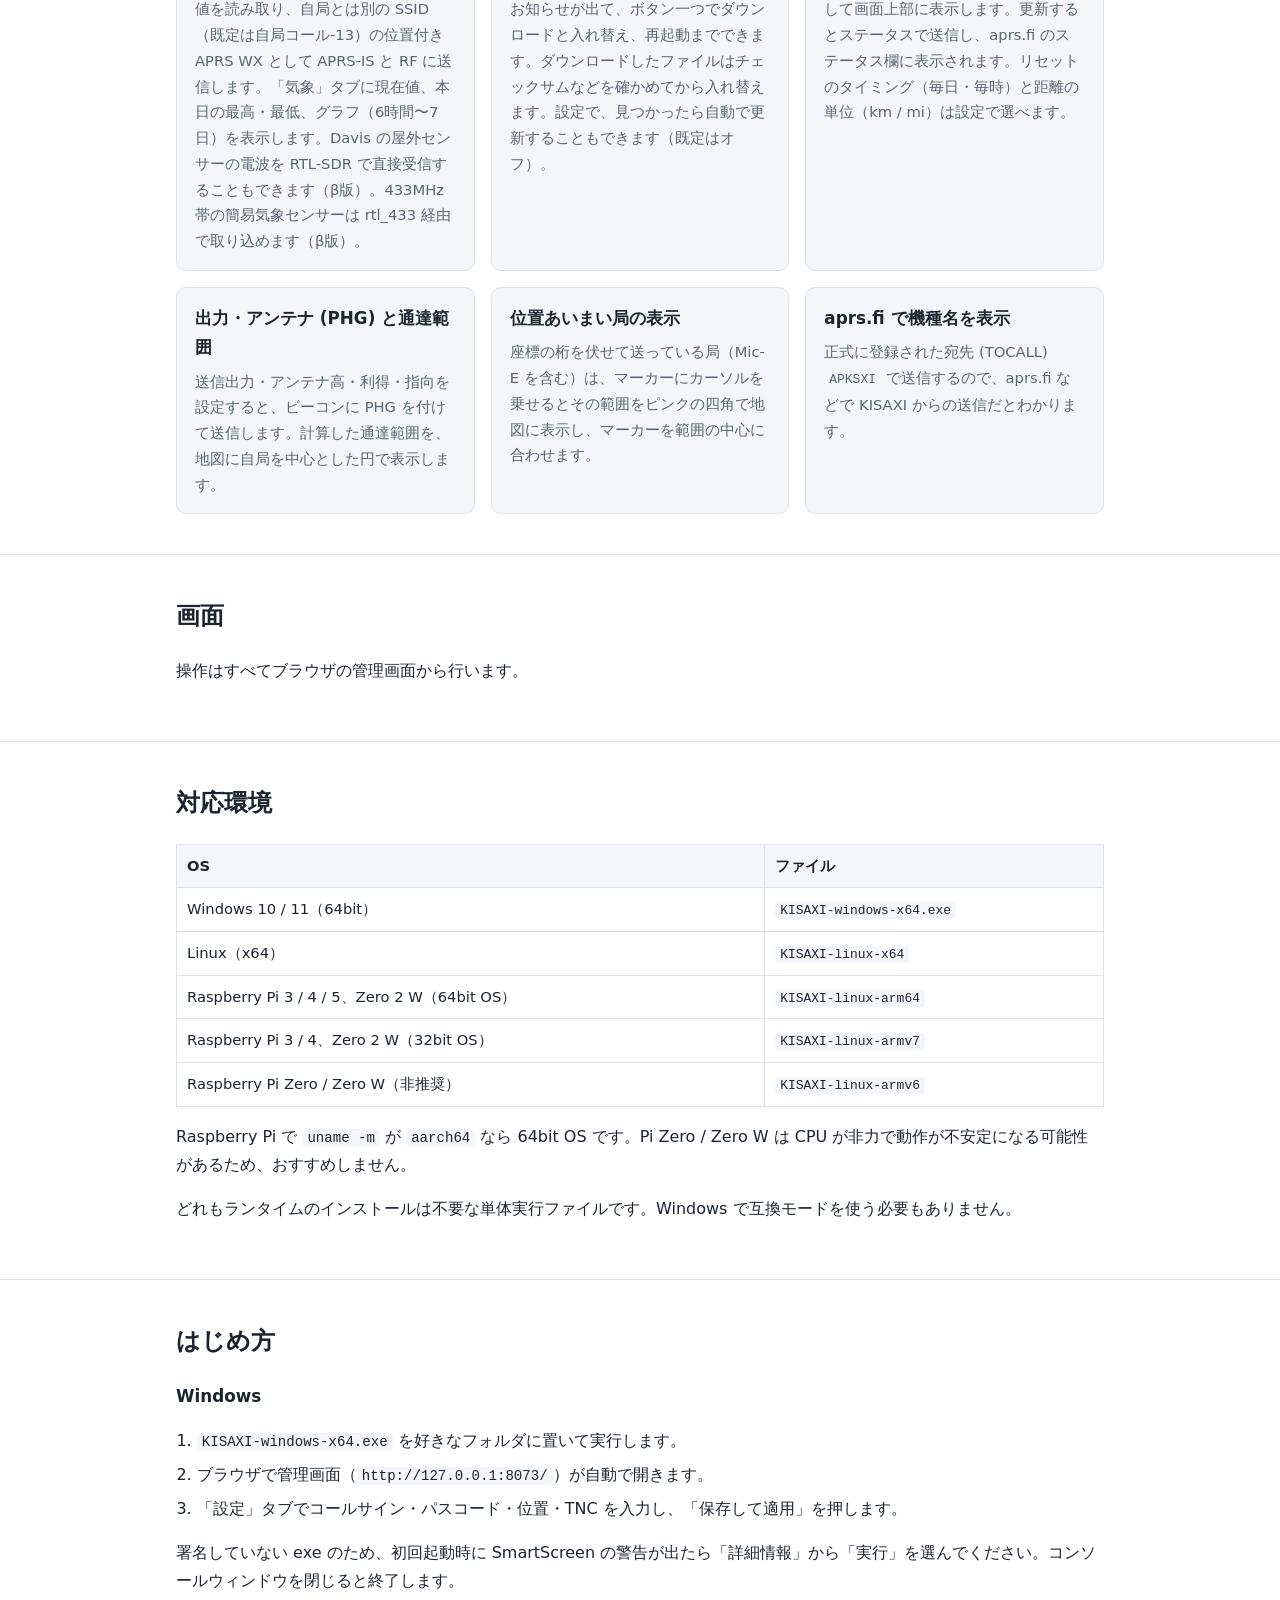
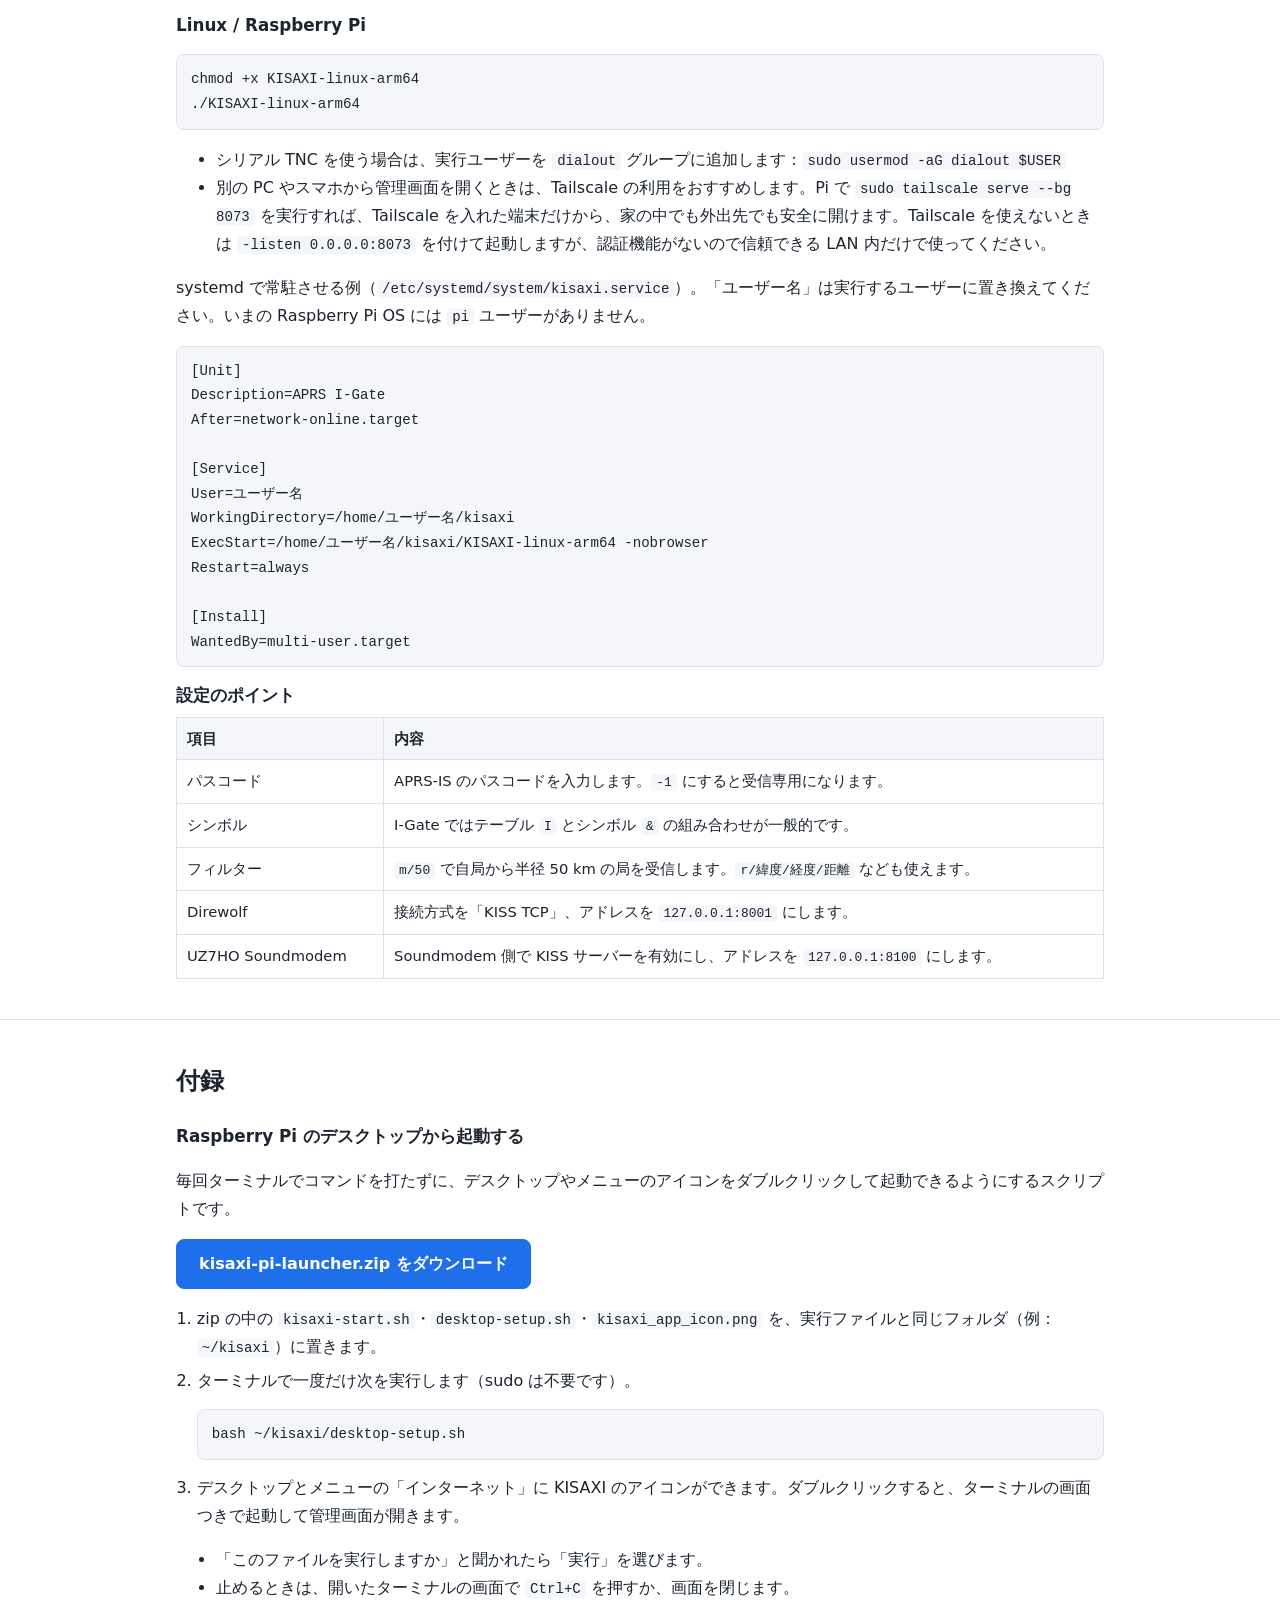
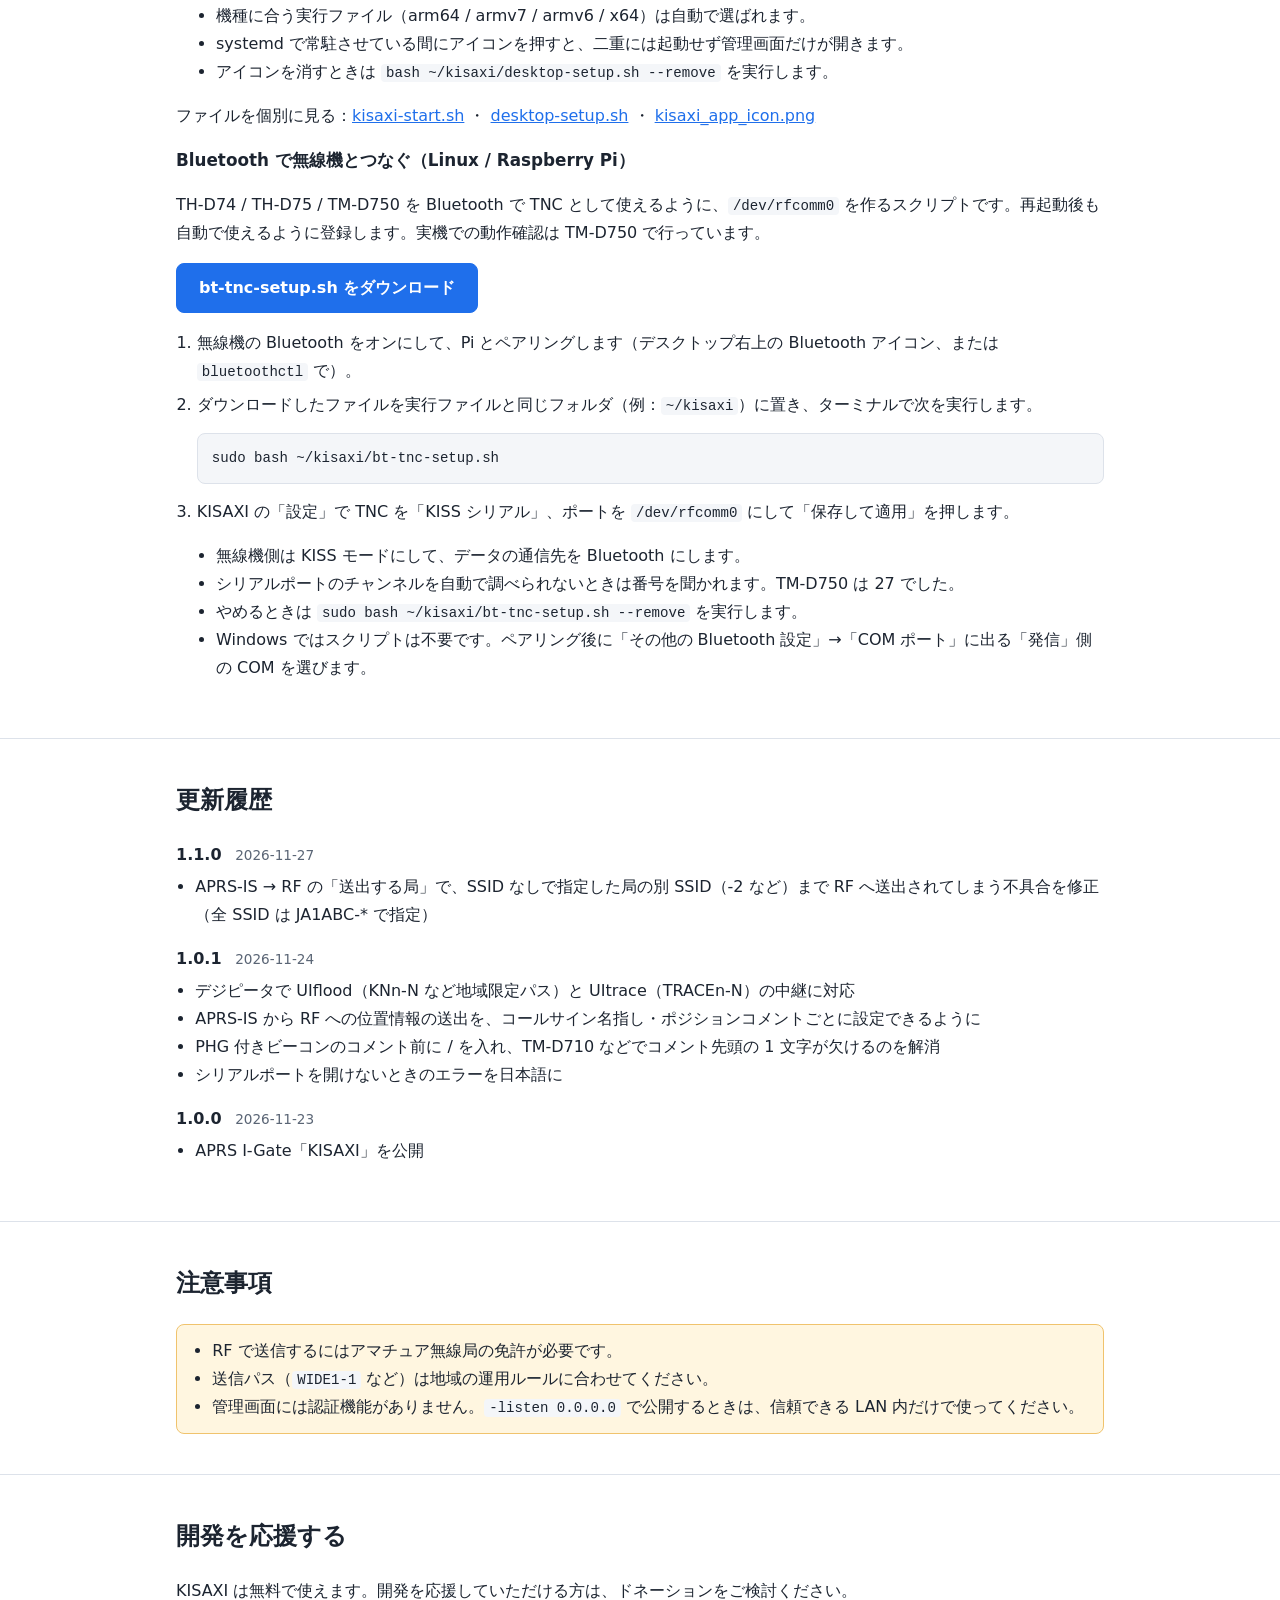
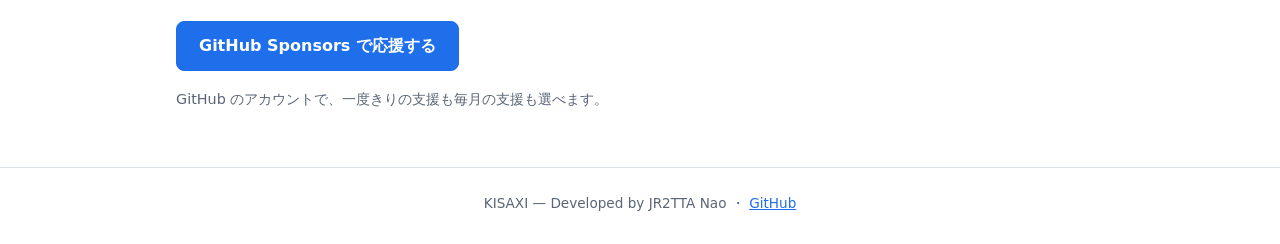
==== commit 28c85841: "Merge pull request #48 from Nao700/claude/project-thread-33r58j Ver.1.1.0: IS→RF 局指定で別 SSID (-2 など) " ====
--- a/docs/index.html
+++ b/docs/index.html
@@ -146,7 +146,7 @@
     <img src="images/icon.png" alt="KISAXI アイコン">
     <h1>KISAXI</h1>
     <p class="lead">インストール不要で、すぐに I-Gate を立ち上げられる<br>APRS I-Gate ソフトウェア</p>
-    <p class="ver">最新バージョン 1.1.0（2026-11-28）</p>
+    <p class="ver">最新バージョン 1.1.0（2026-11-27）</p>
     <div class="release" id="release" data-date="2026-11-23T00:00:00+09:00">
       <div class="release-title">正式リリース <strong>2026年11月23日</strong></div>
       <div class="count" id="count" aria-live="off">
@@ -376,13 +376,9 @@
     <div class="wrap">
       <h2>更新履歴</h2>
       <dl class="history">
-        <dt>1.1.0 <span>2026-11-28</span></dt>
+        <dt>1.1.0 <span>2026-11-27</span></dt>
         <dd><ul>
           <li>APRS-IS → RF の「送出する局」で、SSID なしで指定した局の別 SSID（-2 など）まで RF へ送出されてしまう不具合を修正（全 SSID は JA1ABC-* で指定）</li>
-          <li>TNC 設定に KISS パラメーター（Persist / SlotTime / TXTail / Full Duplex）を追加</li>
-          <li>ゲートしたパケットの経路を地図上に線でリアルタイム表示</li>
-          <li>気象局の設定から CWOP へ気象データを送信できるように</li>
-          <li>DPRS（D-STAR）経由の局の受信を除外する設定を追加</li>
         </ul></dd>
         <dt>1.0.1 <span>2026-11-24</span></dt>
         <dd><ul>
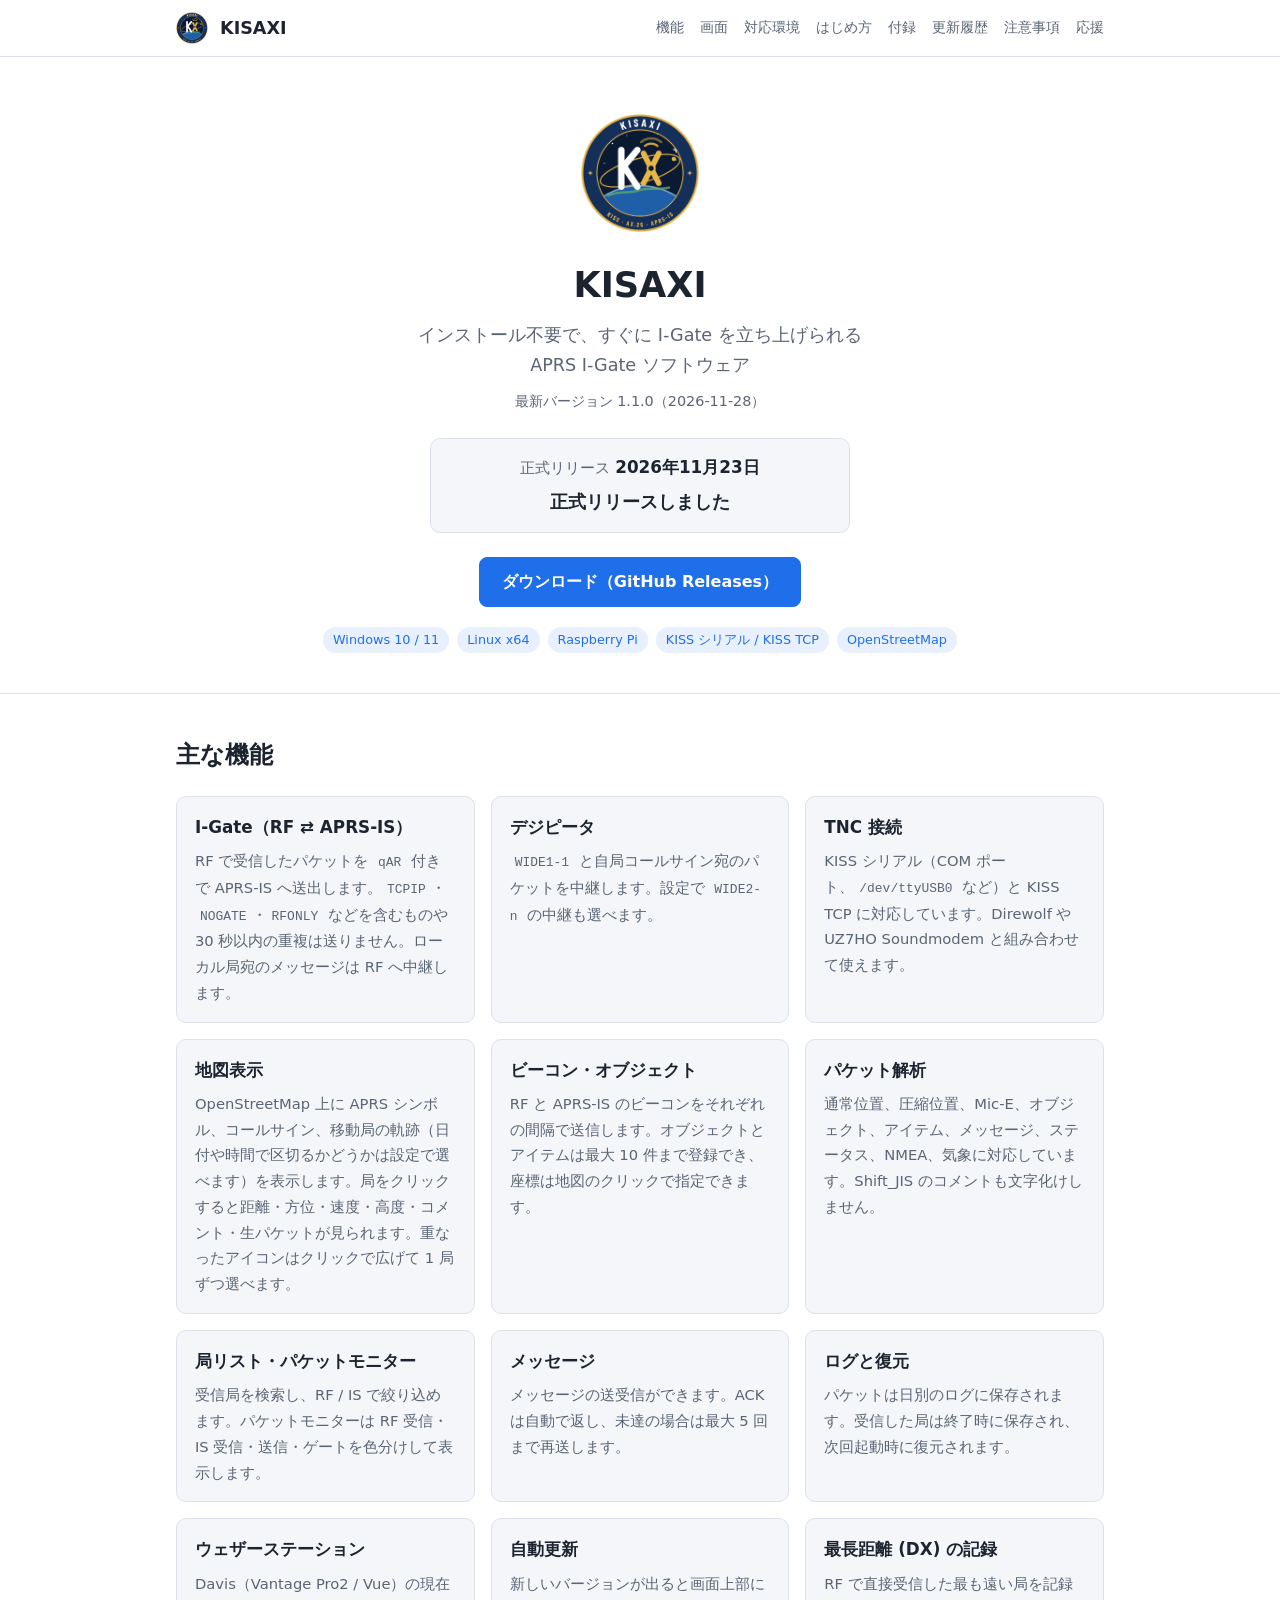
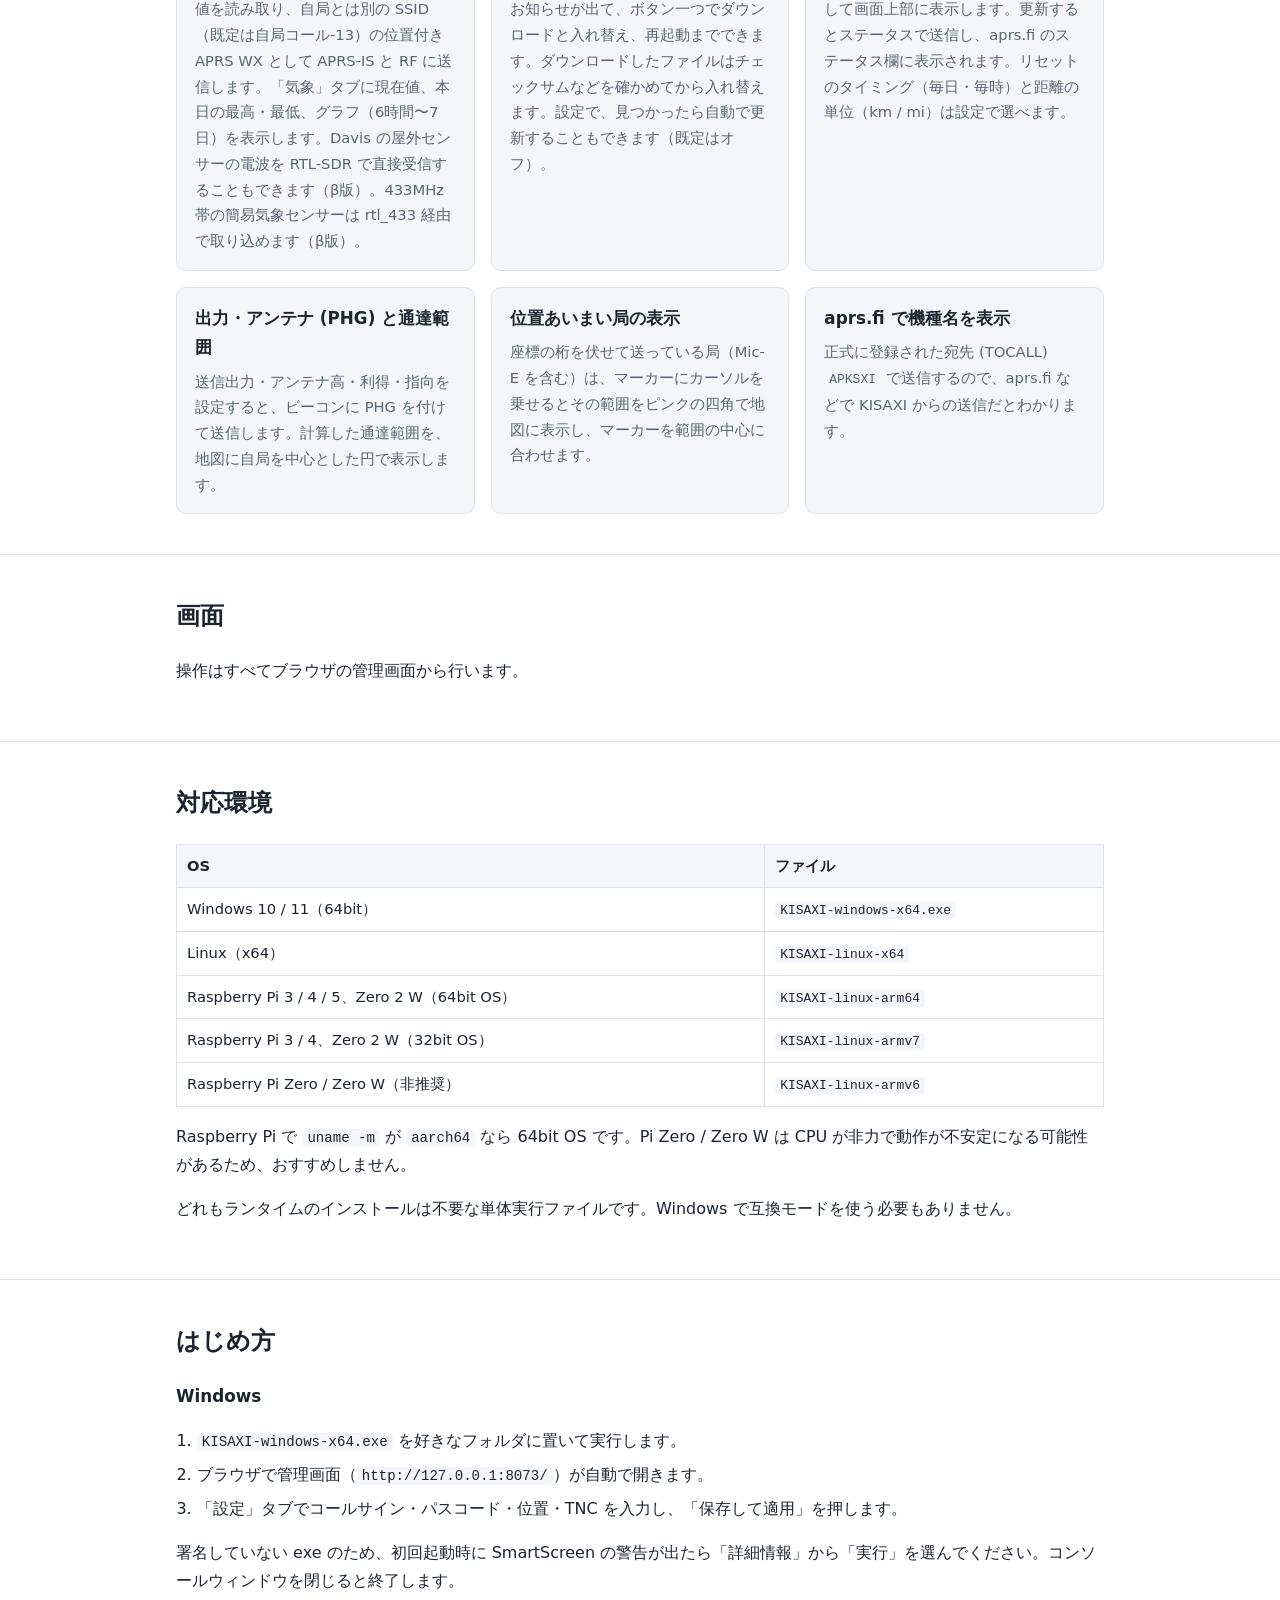
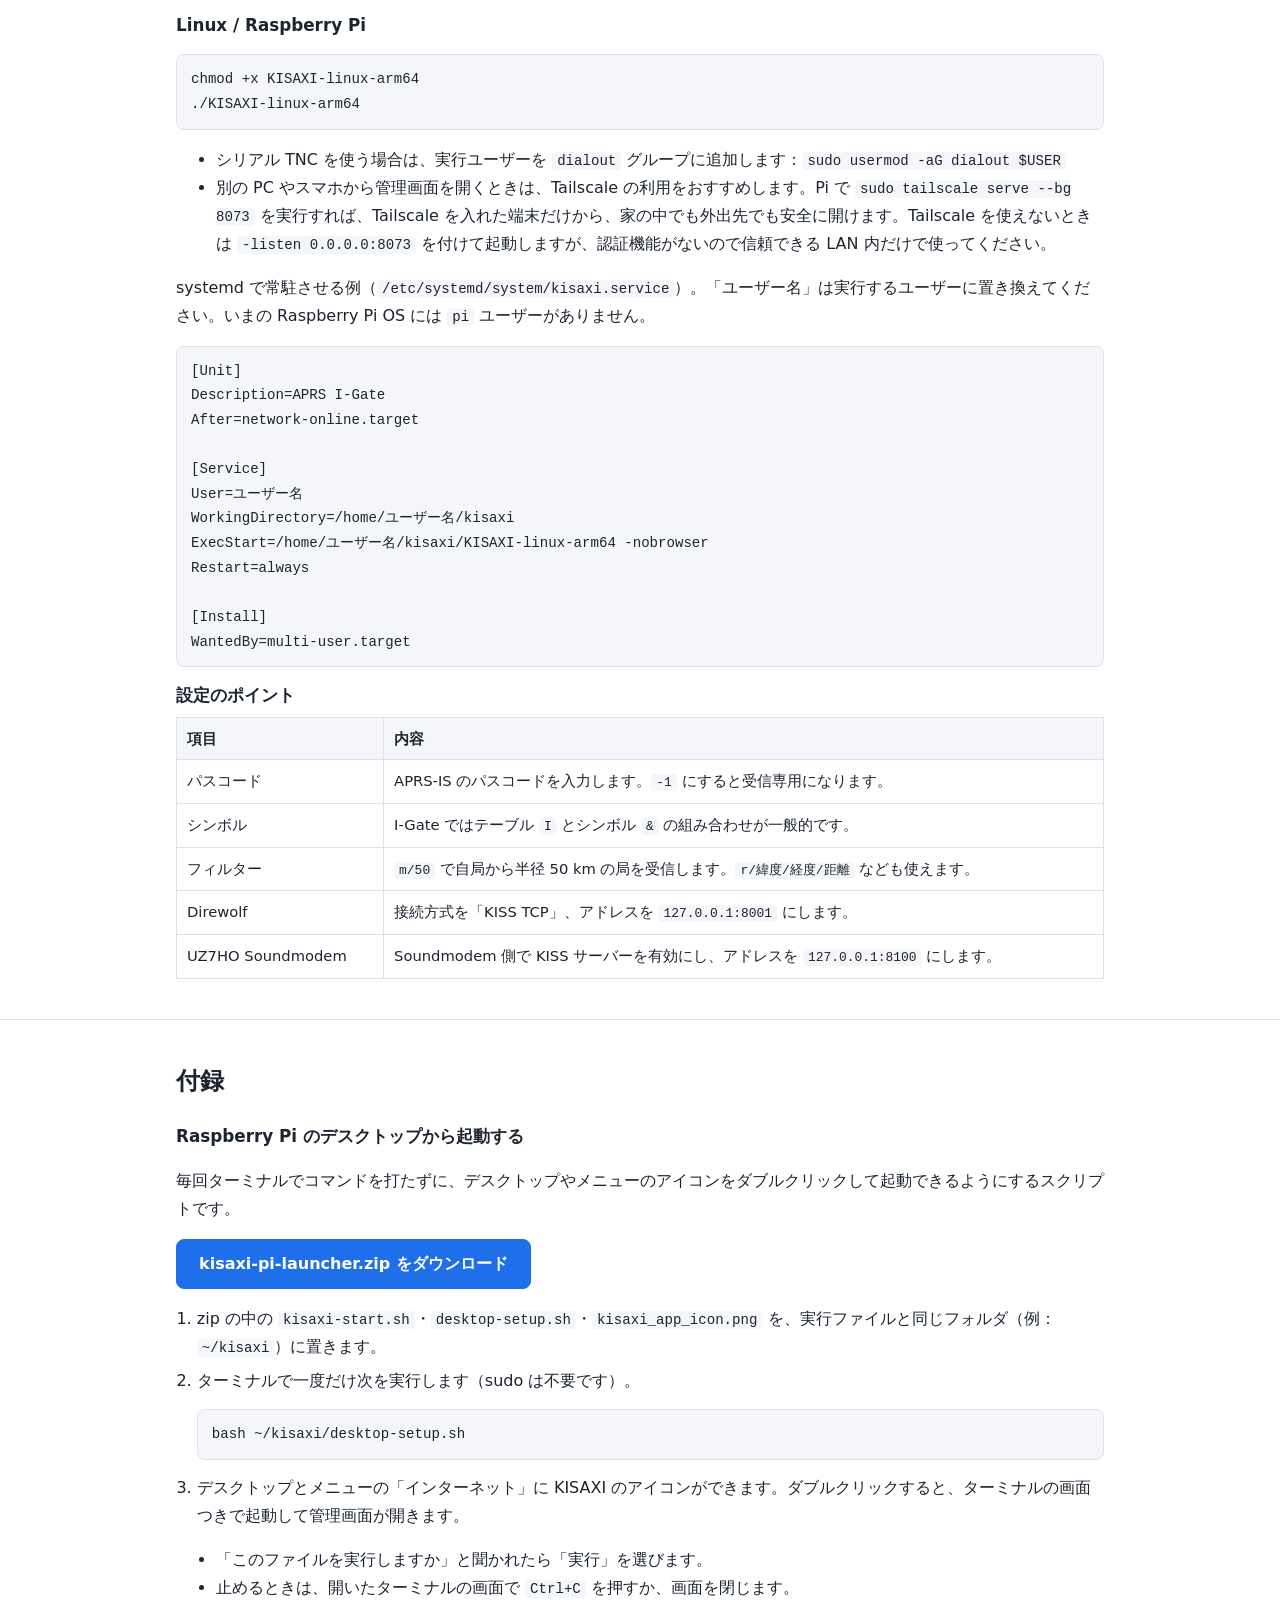
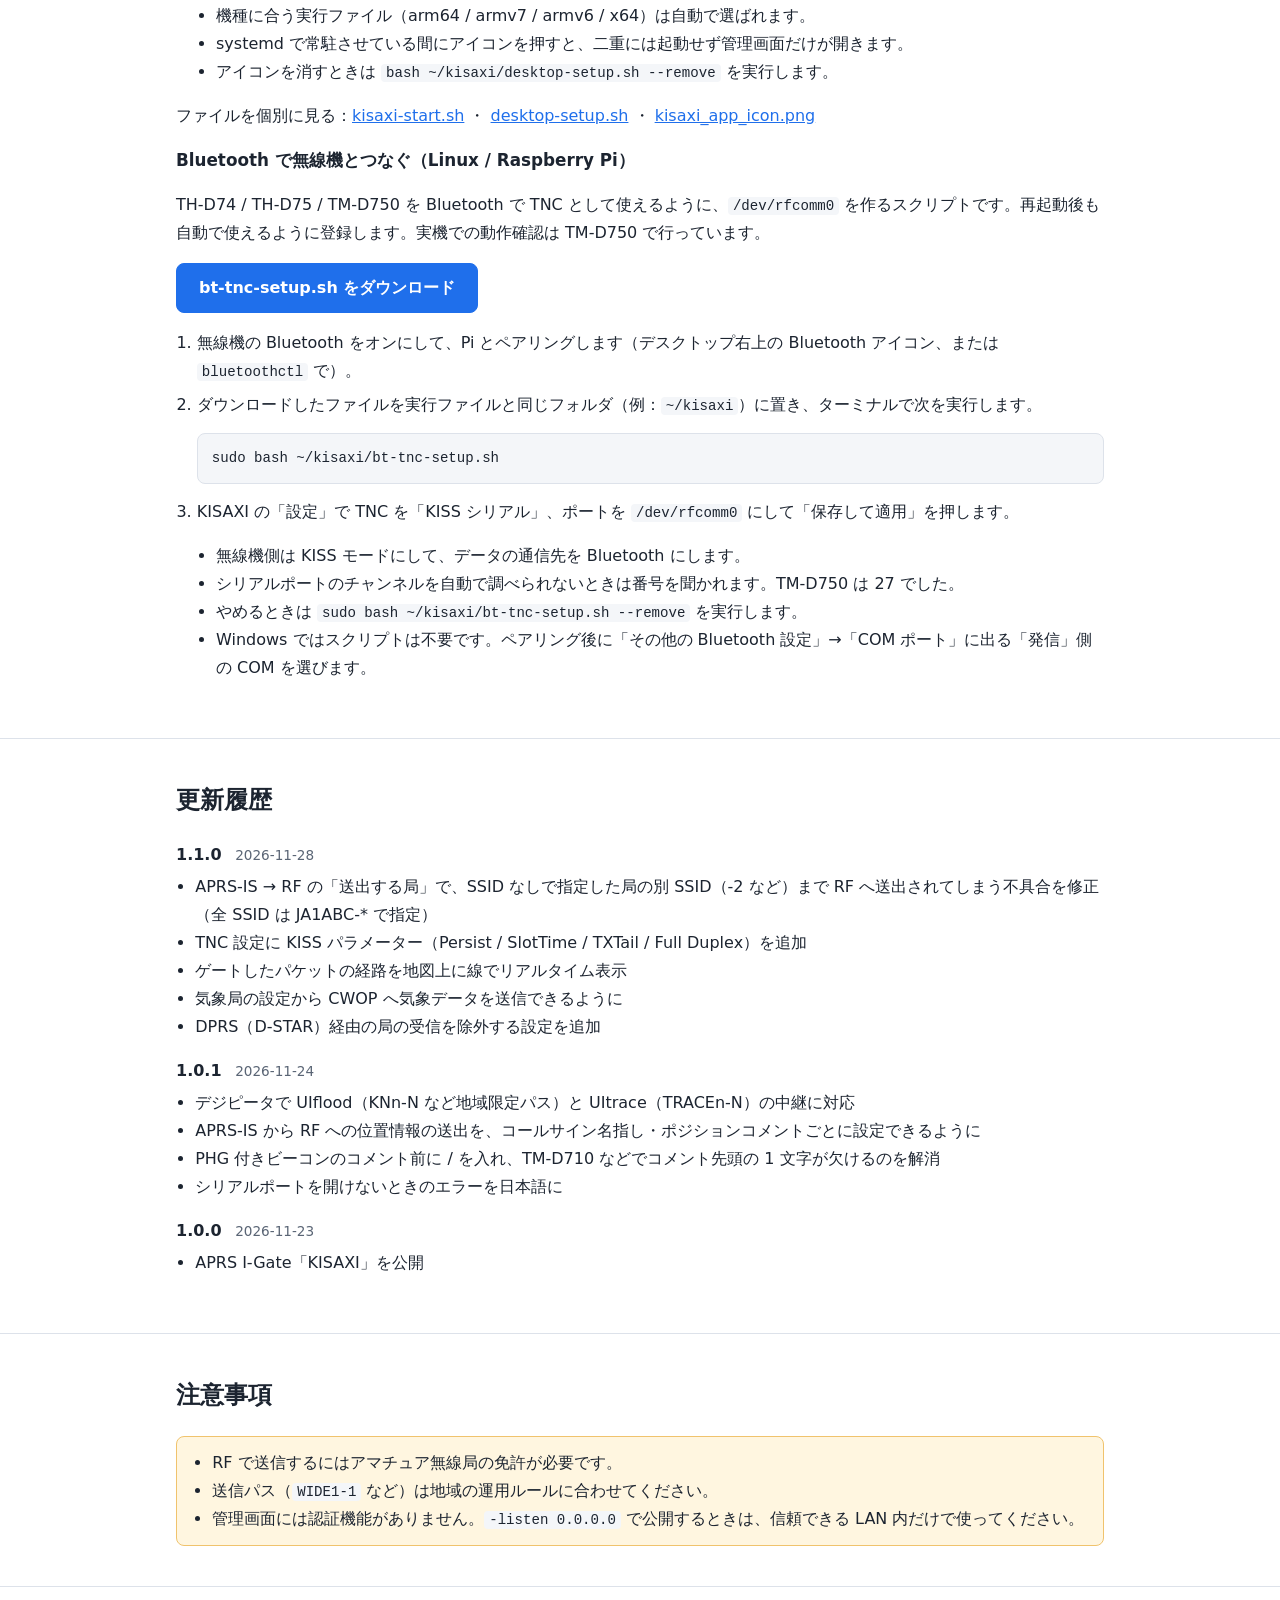
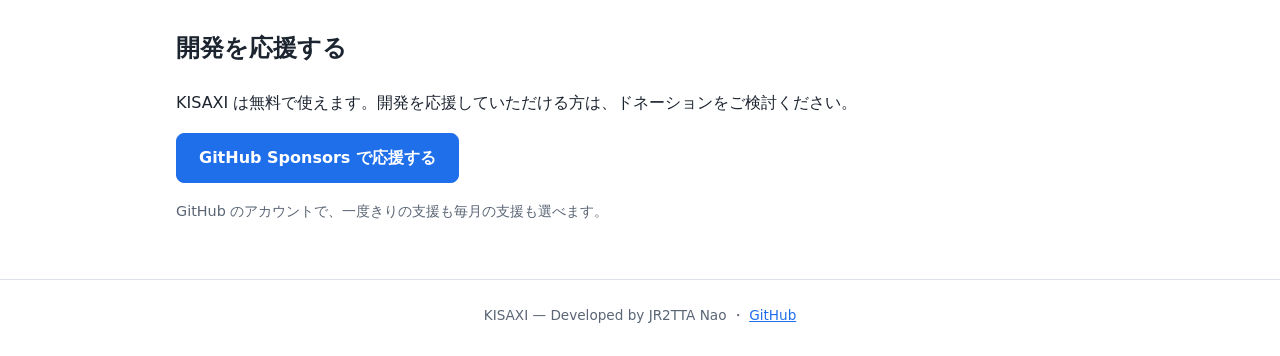
==== commit 21638c97: "Merge pull request #53 from Nao700/claude/project-thread-txa9kp Ver.1.1.0: PR #48〜#52 をまとめてマージ (競合解消" ====
--- a/docs/index.html
+++ b/docs/index.html
@@ -146,7 +146,7 @@
     <img src="images/icon.png" alt="KISAXI アイコン">
     <h1>KISAXI</h1>
     <p class="lead">インストール不要で、すぐに I-Gate を立ち上げられる<br>APRS I-Gate ソフトウェア</p>
-    <p class="ver">最新バージョン 1.1.0（2026-11-27）</p>
+    <p class="ver">最新バージョン 1.1.0（2026-11-28）</p>
     <div class="release" id="release" data-date="2026-11-23T00:00:00+09:00">
       <div class="release-title">正式リリース <strong>2026年11月23日</strong></div>
       <div class="count" id="count" aria-live="off">
@@ -376,9 +376,13 @@
     <div class="wrap">
       <h2>更新履歴</h2>
       <dl class="history">
-        <dt>1.1.0 <span>2026-11-27</span></dt>
+        <dt>1.1.0 <span>2026-11-28</span></dt>
         <dd><ul>
           <li>APRS-IS → RF の「送出する局」で、SSID なしで指定した局の別 SSID（-2 など）まで RF へ送出されてしまう不具合を修正（全 SSID は JA1ABC-* で指定）</li>
+          <li>TNC 設定に KISS パラメーター（Persist / SlotTime / TXTail / Full Duplex）を追加</li>
+          <li>ゲートしたパケットの経路を地図上に線でリアルタイム表示</li>
+          <li>気象局の設定から CWOP へ気象データを送信できるように</li>
+          <li>DPRS（D-STAR）経由の局の受信を除外する設定を追加</li>
         </ul></dd>
         <dt>1.0.1 <span>2026-11-24</span></dt>
         <dd><ul>
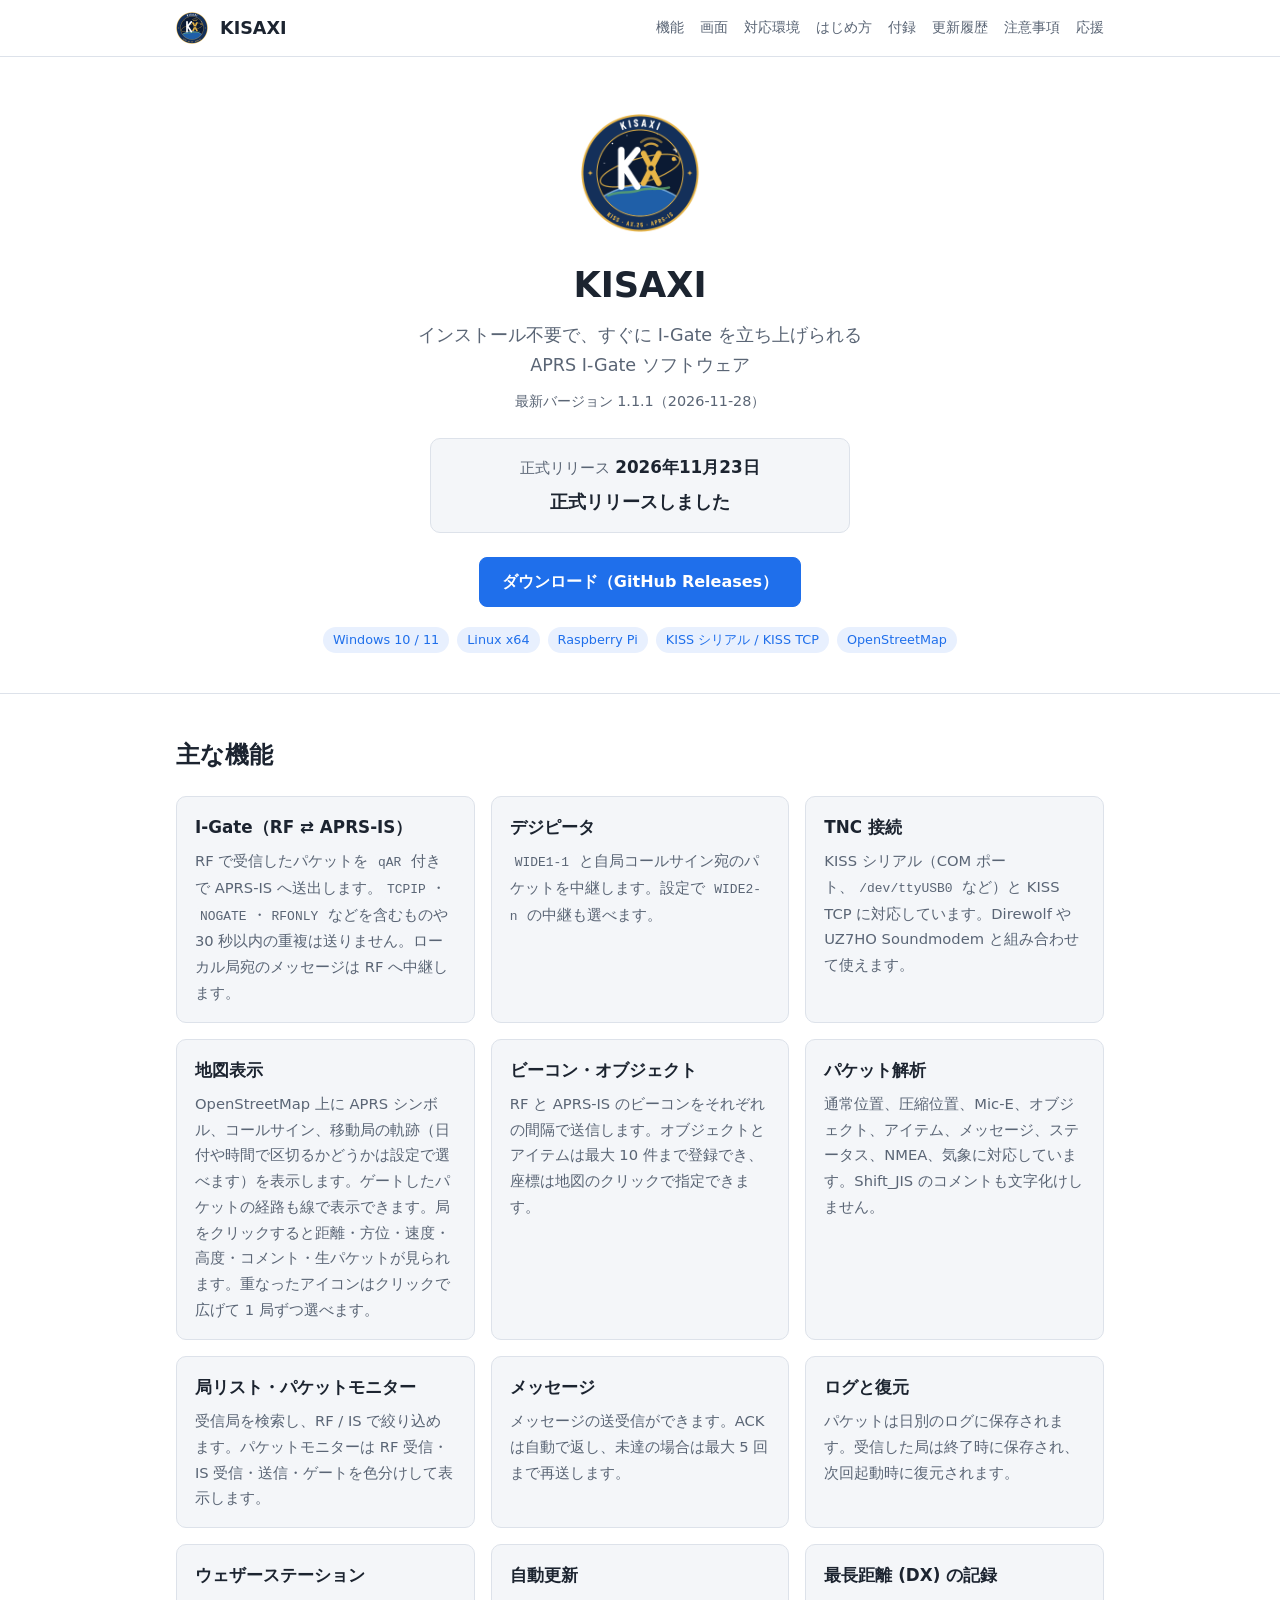
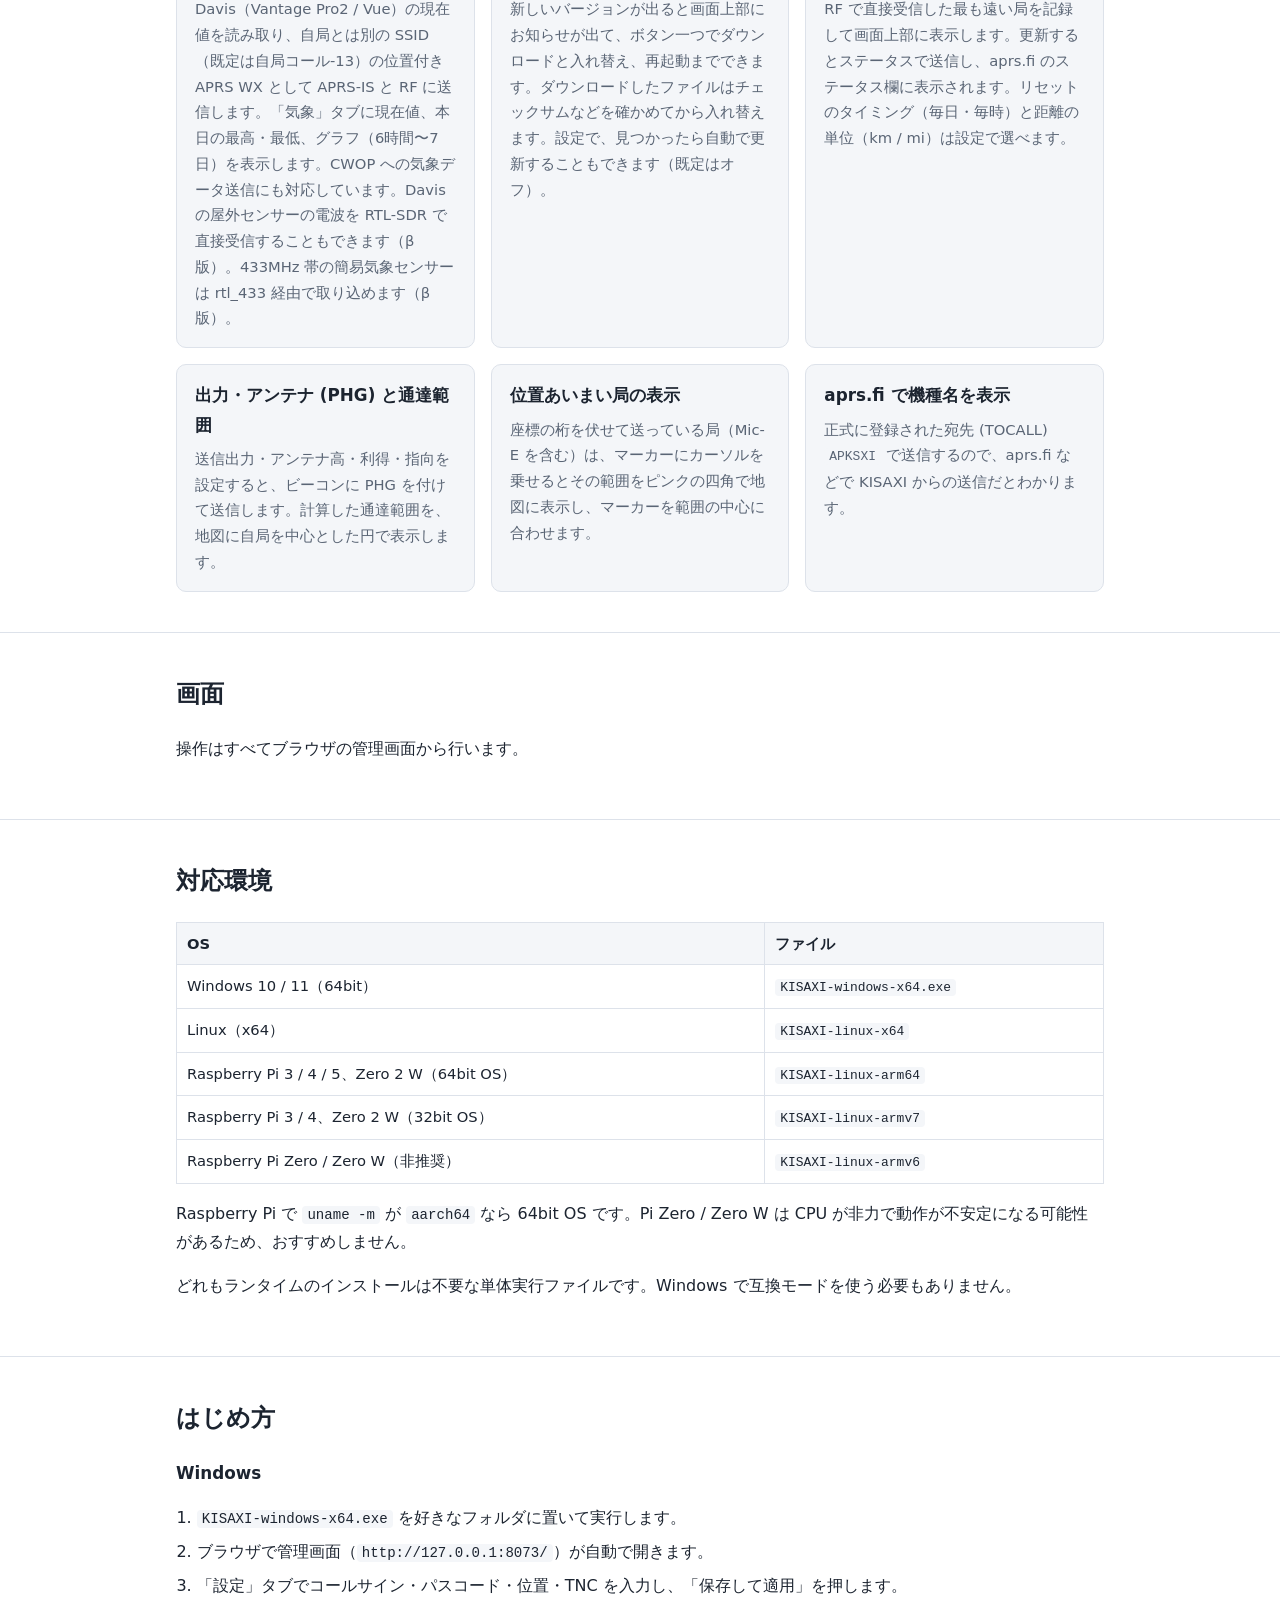
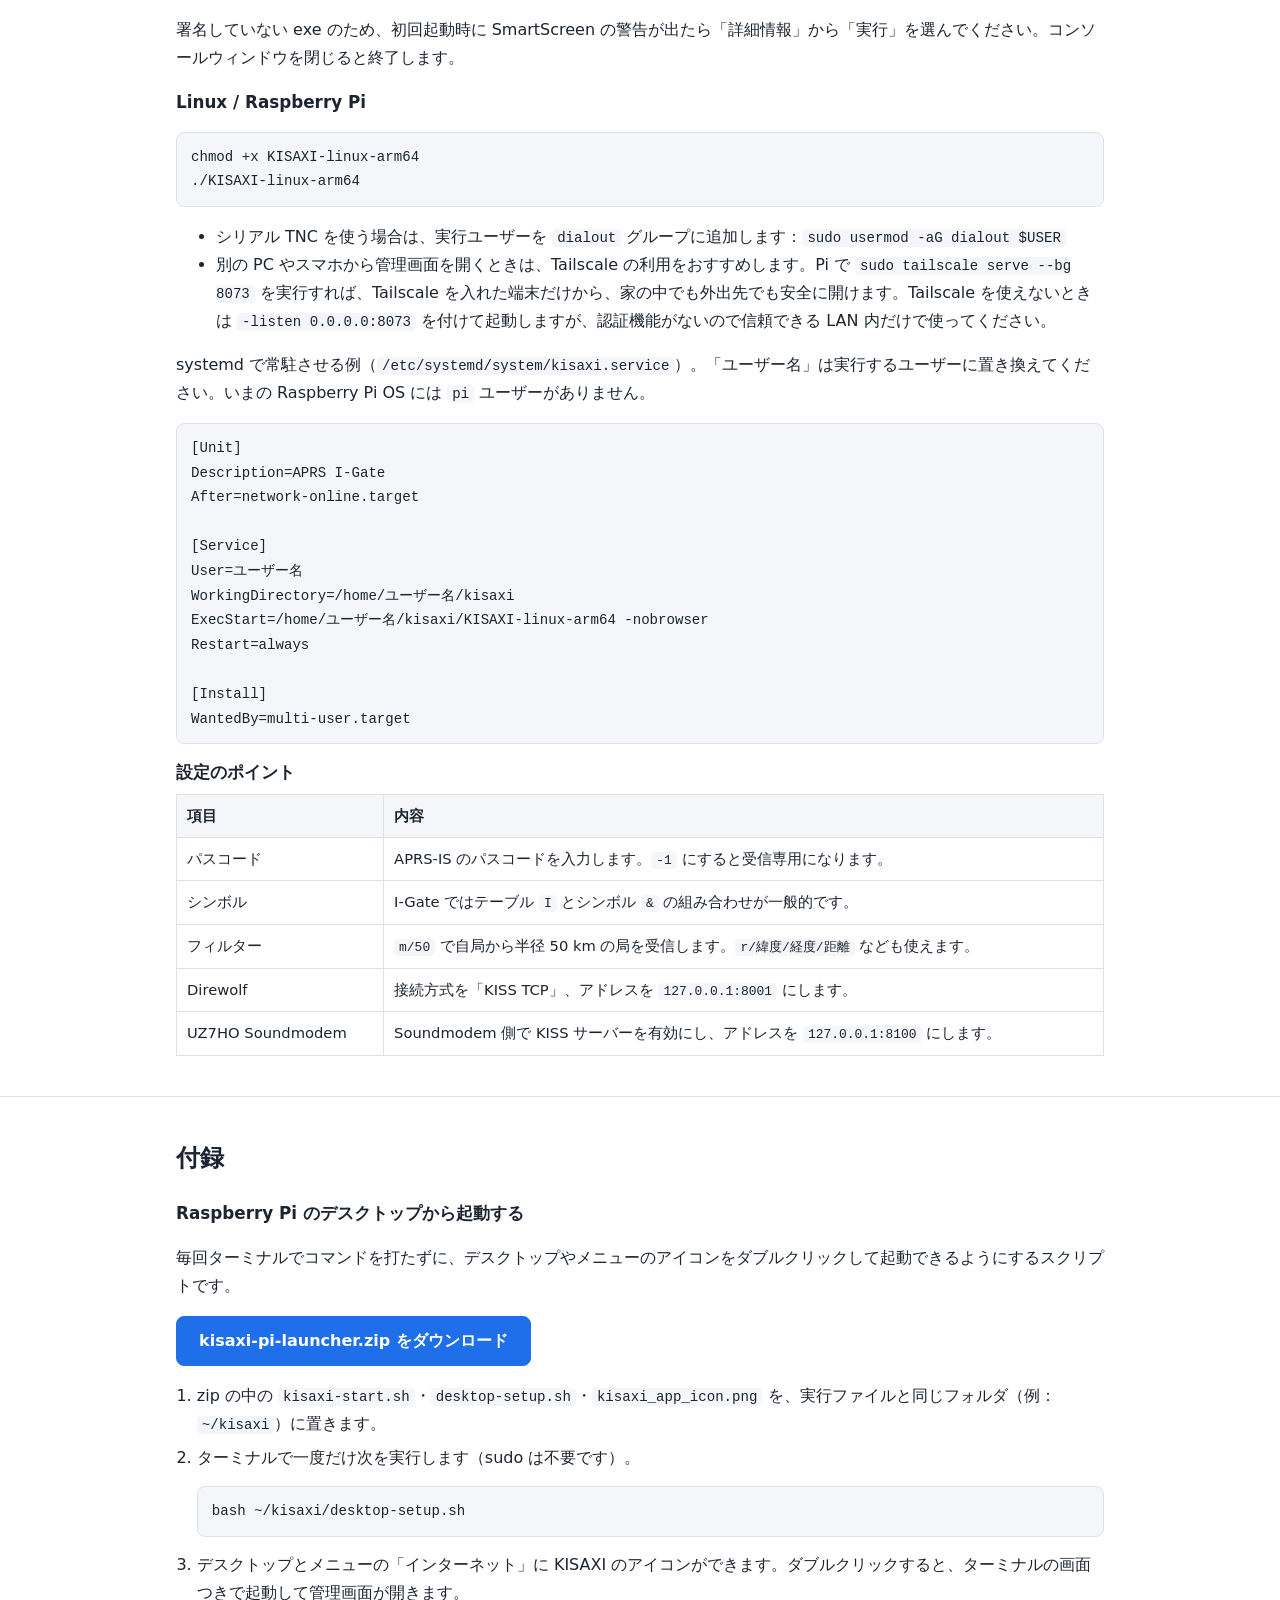
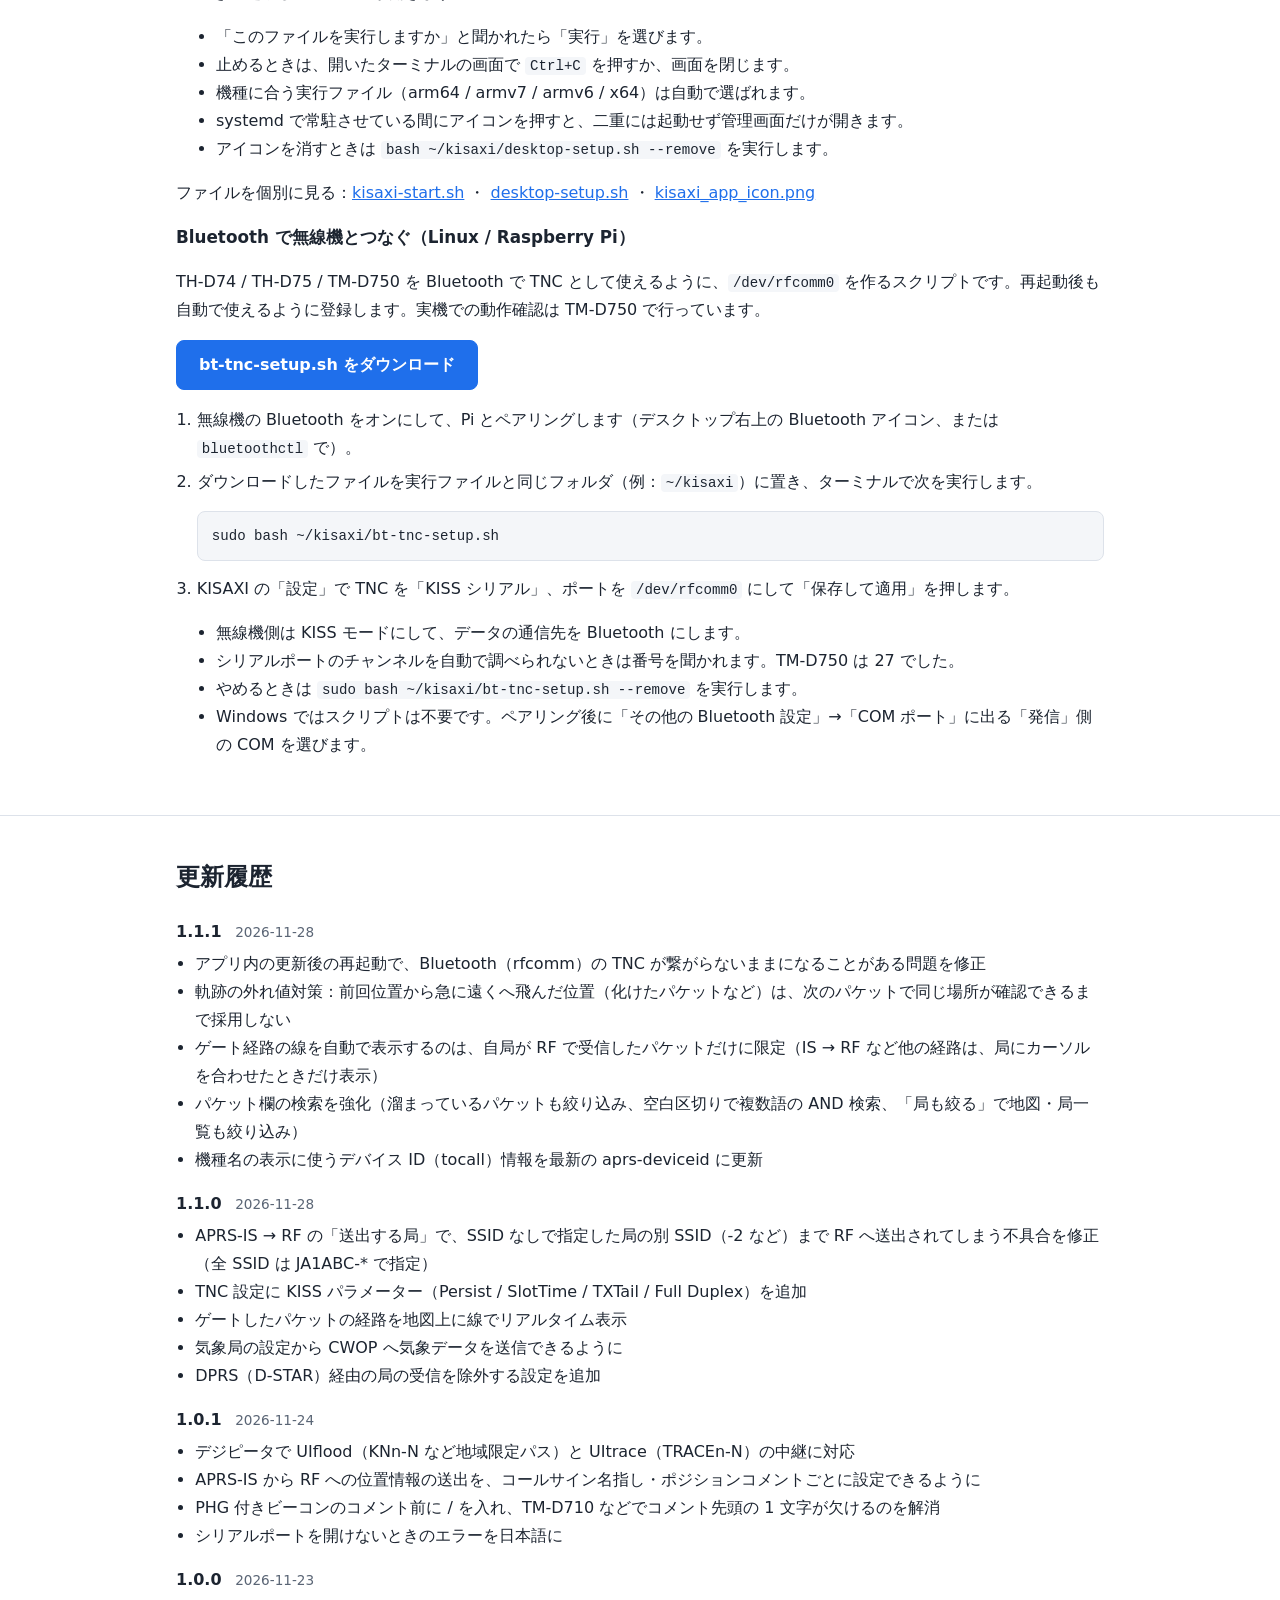
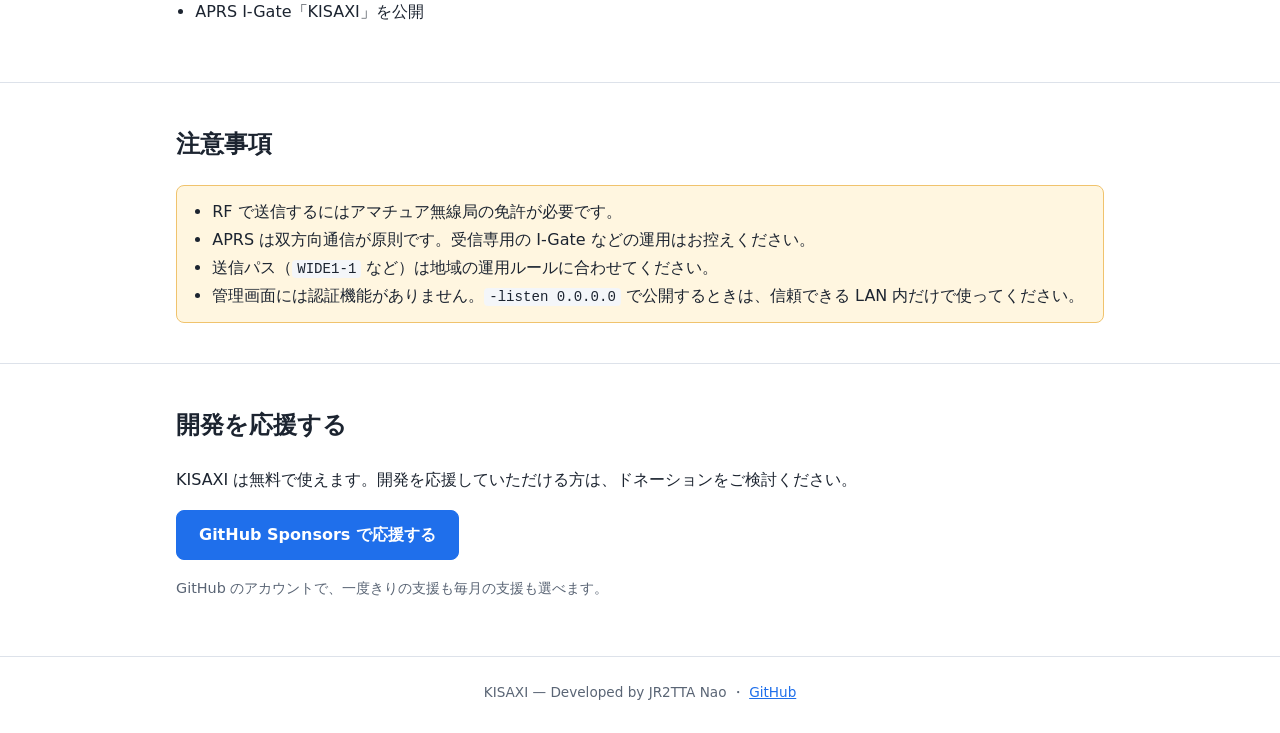
==== commit 93587da9: "README と紹介ページを 1.1.1 に合わせて更新 README: 旧 APPDATA パスの修正、1.1.0 以降の機能 (KISS パラメーター、DPRS 除外、ゲート経路、CWOP、検索強" ====
--- a/docs/index.html
+++ b/docs/index.html
@@ -146,7 +146,7 @@
     <img src="images/icon.png" alt="KISAXI アイコン">
     <h1>KISAXI</h1>
     <p class="lead">インストール不要で、すぐに I-Gate を立ち上げられる<br>APRS I-Gate ソフトウェア</p>
-    <p class="ver">最新バージョン 1.1.0（2026-11-28）</p>
+    <p class="ver">最新バージョン 1.1.1（2026-11-28）</p>
     <div class="release" id="release" data-date="2026-11-23T00:00:00+09:00">
       <div class="release-title">正式リリース <strong>2026年11月23日</strong></div>
       <div class="count" id="count" aria-live="off">
@@ -185,7 +185,7 @@
         </div>
         <div class="card">
           <h3>地図表示</h3>
-          <p>OpenStreetMap 上に APRS シンボル、コールサイン、移動局の軌跡（日付や時間で区切るかどうかは設定で選べます）を表示します。局をクリックすると距離・方位・速度・高度・コメント・生パケットが見られます。重なったアイコンはクリックで広げて 1 局ずつ選べます。</p>
+          <p>OpenStreetMap 上に APRS シンボル、コールサイン、移動局の軌跡（日付や時間で区切るかどうかは設定で選べます）を表示します。ゲートしたパケットの経路も線で表示できます。局をクリックすると距離・方位・速度・高度・コメント・生パケットが見られます。重なったアイコンはクリックで広げて 1 局ずつ選べます。</p>
         </div>
         <div class="card">
           <h3>ビーコン・オブジェクト</h3>
@@ -209,7 +209,7 @@
         </div>
         <div class="card">
           <h3>ウェザーステーション</h3>
-          <p>Davis（Vantage Pro2 / Vue）の現在値を読み取り、自局とは別の SSID（既定は自局コール-13）の位置付き APRS WX として APRS-IS と RF に送信します。「気象」タブに現在値、本日の最高・最低、グラフ（6時間〜7日）を表示します。Davis の屋外センサーの電波を RTL-SDR で直接受信することもできます（β版）。433MHz 帯の簡易気象センサーは rtl_433 経由で取り込めます（β版）。</p>
+          <p>Davis（Vantage Pro2 / Vue）の現在値を読み取り、自局とは別の SSID（既定は自局コール-13）の位置付き APRS WX として APRS-IS と RF に送信します。「気象」タブに現在値、本日の最高・最低、グラフ（6時間〜7日）を表示します。CWOP への気象データ送信にも対応しています。Davis の屋外センサーの電波を RTL-SDR で直接受信することもできます（β版）。433MHz 帯の簡易気象センサーは rtl_433 経由で取り込めます（β版）。</p>
         </div>
         <div class="card">
           <h3>自動更新</h3>
@@ -376,6 +376,14 @@
     <div class="wrap">
       <h2>更新履歴</h2>
       <dl class="history">
+        <dt>1.1.1 <span>2026-11-28</span></dt>
+        <dd><ul>
+          <li>アプリ内の更新後の再起動で、Bluetooth（rfcomm）の TNC が繋がらないままになることがある問題を修正</li>
+          <li>軌跡の外れ値対策：前回位置から急に遠くへ飛んだ位置（化けたパケットなど）は、次のパケットで同じ場所が確認できるまで採用しない</li>
+          <li>ゲート経路の線を自動で表示するのは、自局が RF で受信したパケットだけに限定（IS → RF など他の経路は、局にカーソルを合わせたときだけ表示）</li>
+          <li>パケット欄の検索を強化（溜まっているパケットも絞り込み、空白区切りで複数語の AND 検索、「局も絞る」で地図・局一覧も絞り込み）</li>
+          <li>機種名の表示に使うデバイス ID（tocall）情報を最新の aprs-deviceid に更新</li>
+        </ul></dd>
         <dt>1.1.0 <span>2026-11-28</span></dt>
         <dd><ul>
           <li>APRS-IS → RF の「送出する局」で、SSID なしで指定した局の別 SSID（-2 など）まで RF へ送出されてしまう不具合を修正（全 SSID は JA1ABC-* で指定）</li>
@@ -403,6 +411,7 @@
       <div class="note">
         <ul>
           <li>RF で送信するにはアマチュア無線局の免許が必要です。</li>
+          <li>APRS は双方向通信が原則です。受信専用の I-Gate などの運用はお控えください。</li>
           <li>送信パス（<code>WIDE1-1</code> など）は地域の運用ルールに合わせてください。</li>
           <li>管理画面には認証機能がありません。<code>-listen 0.0.0.0</code> で公開するときは、信頼できる LAN 内だけで使ってください。</li>
         </ul>
